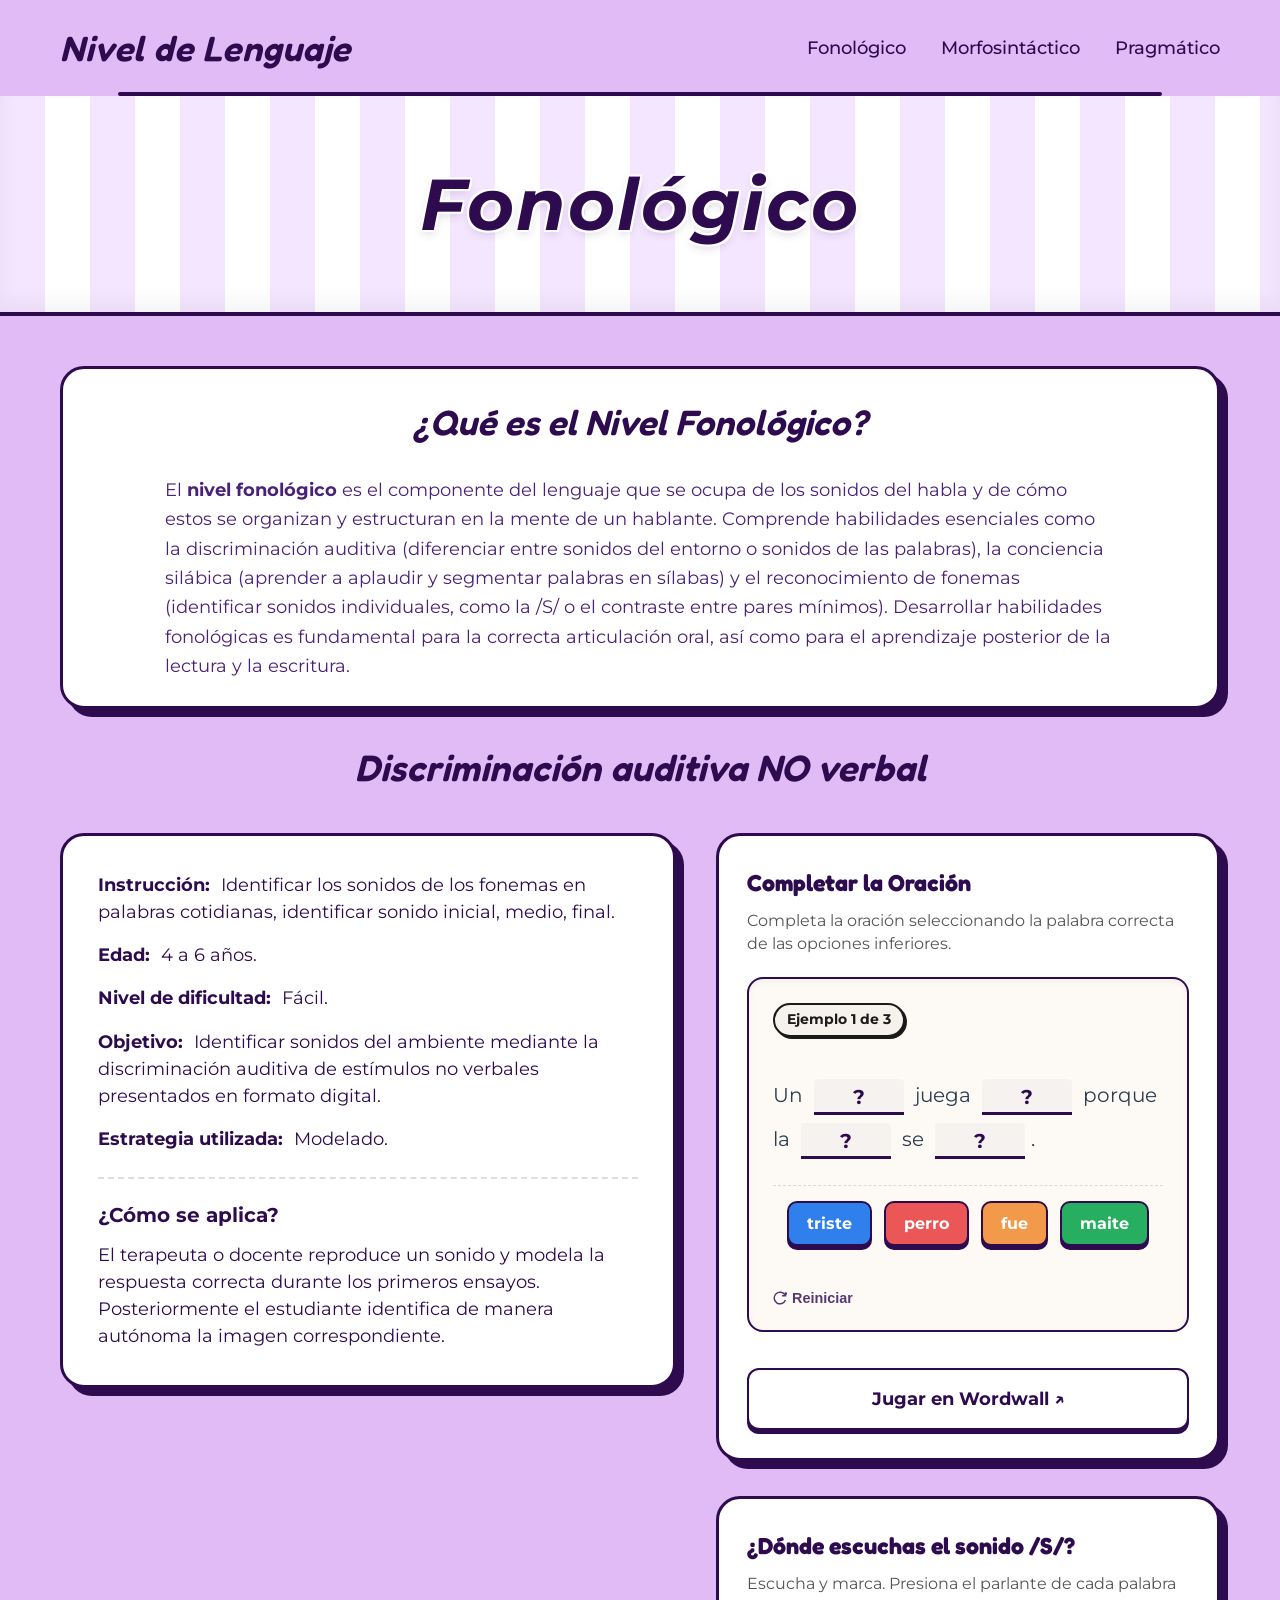
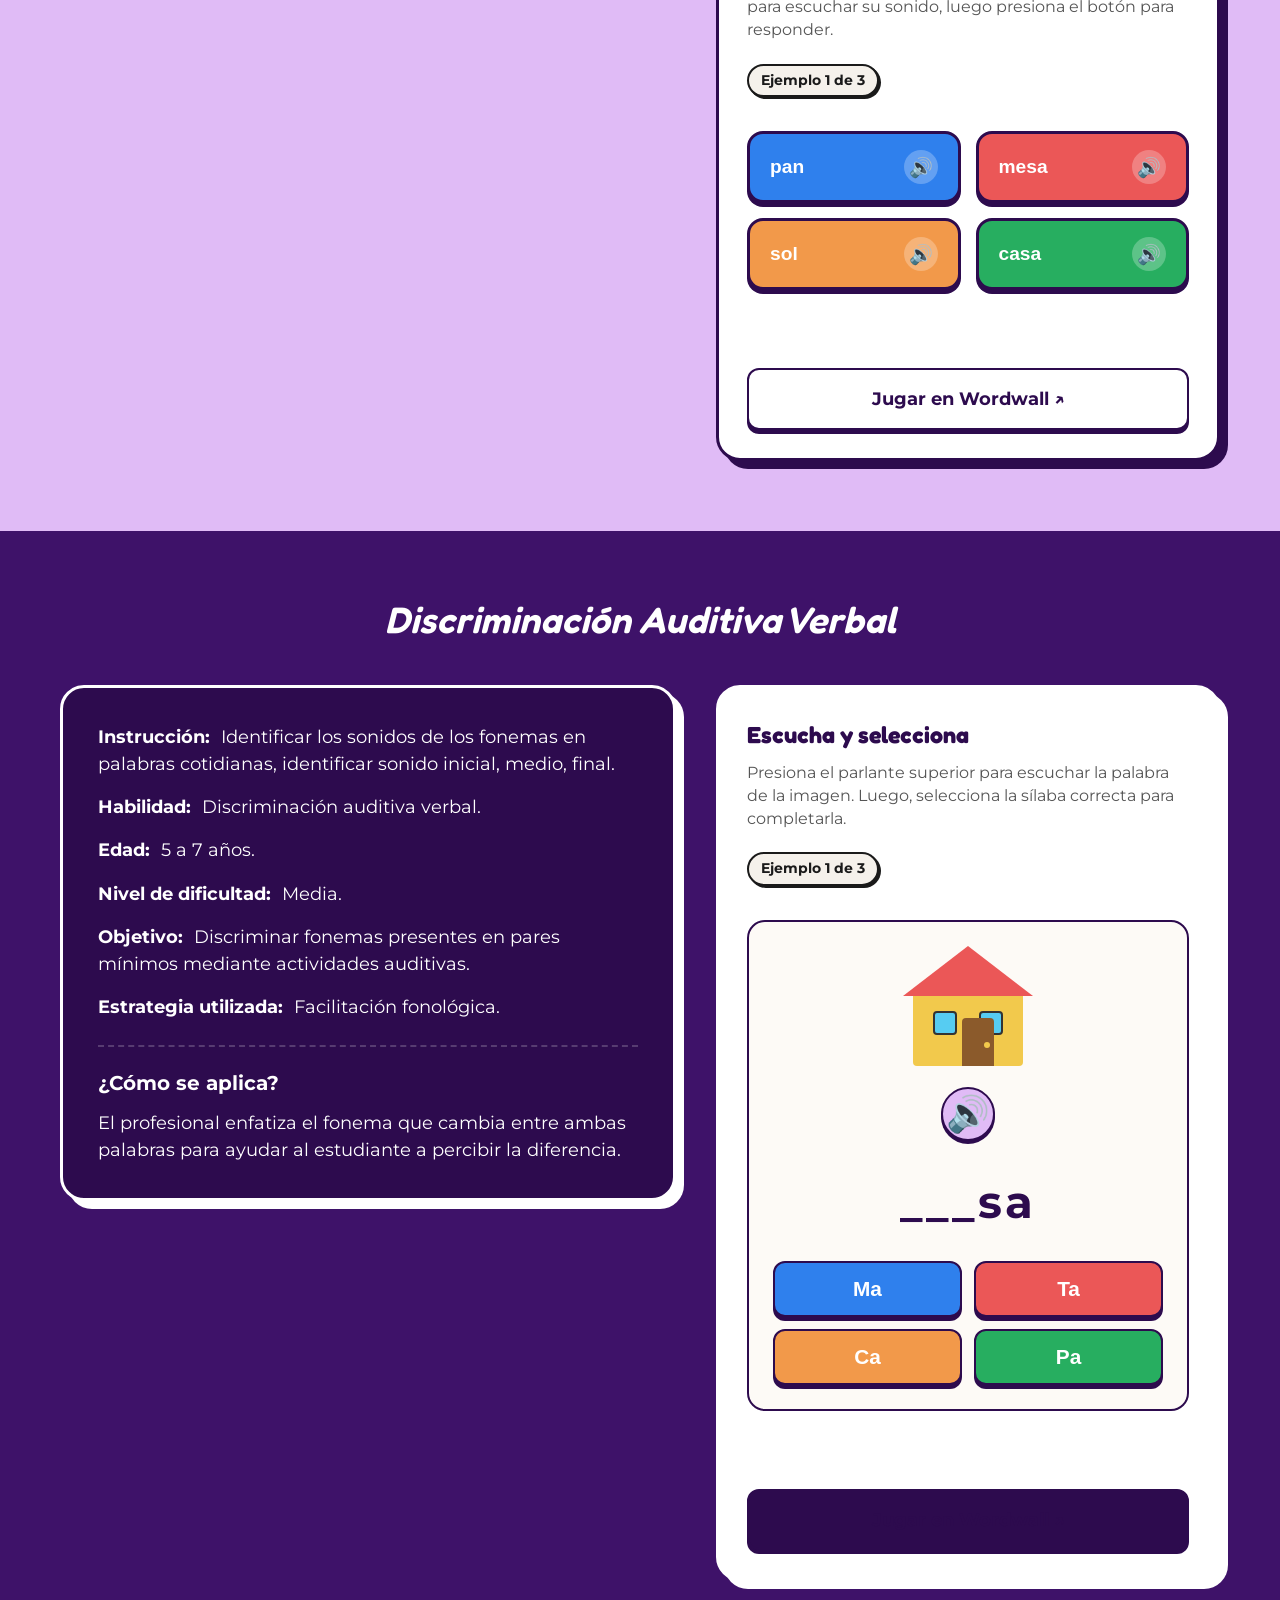
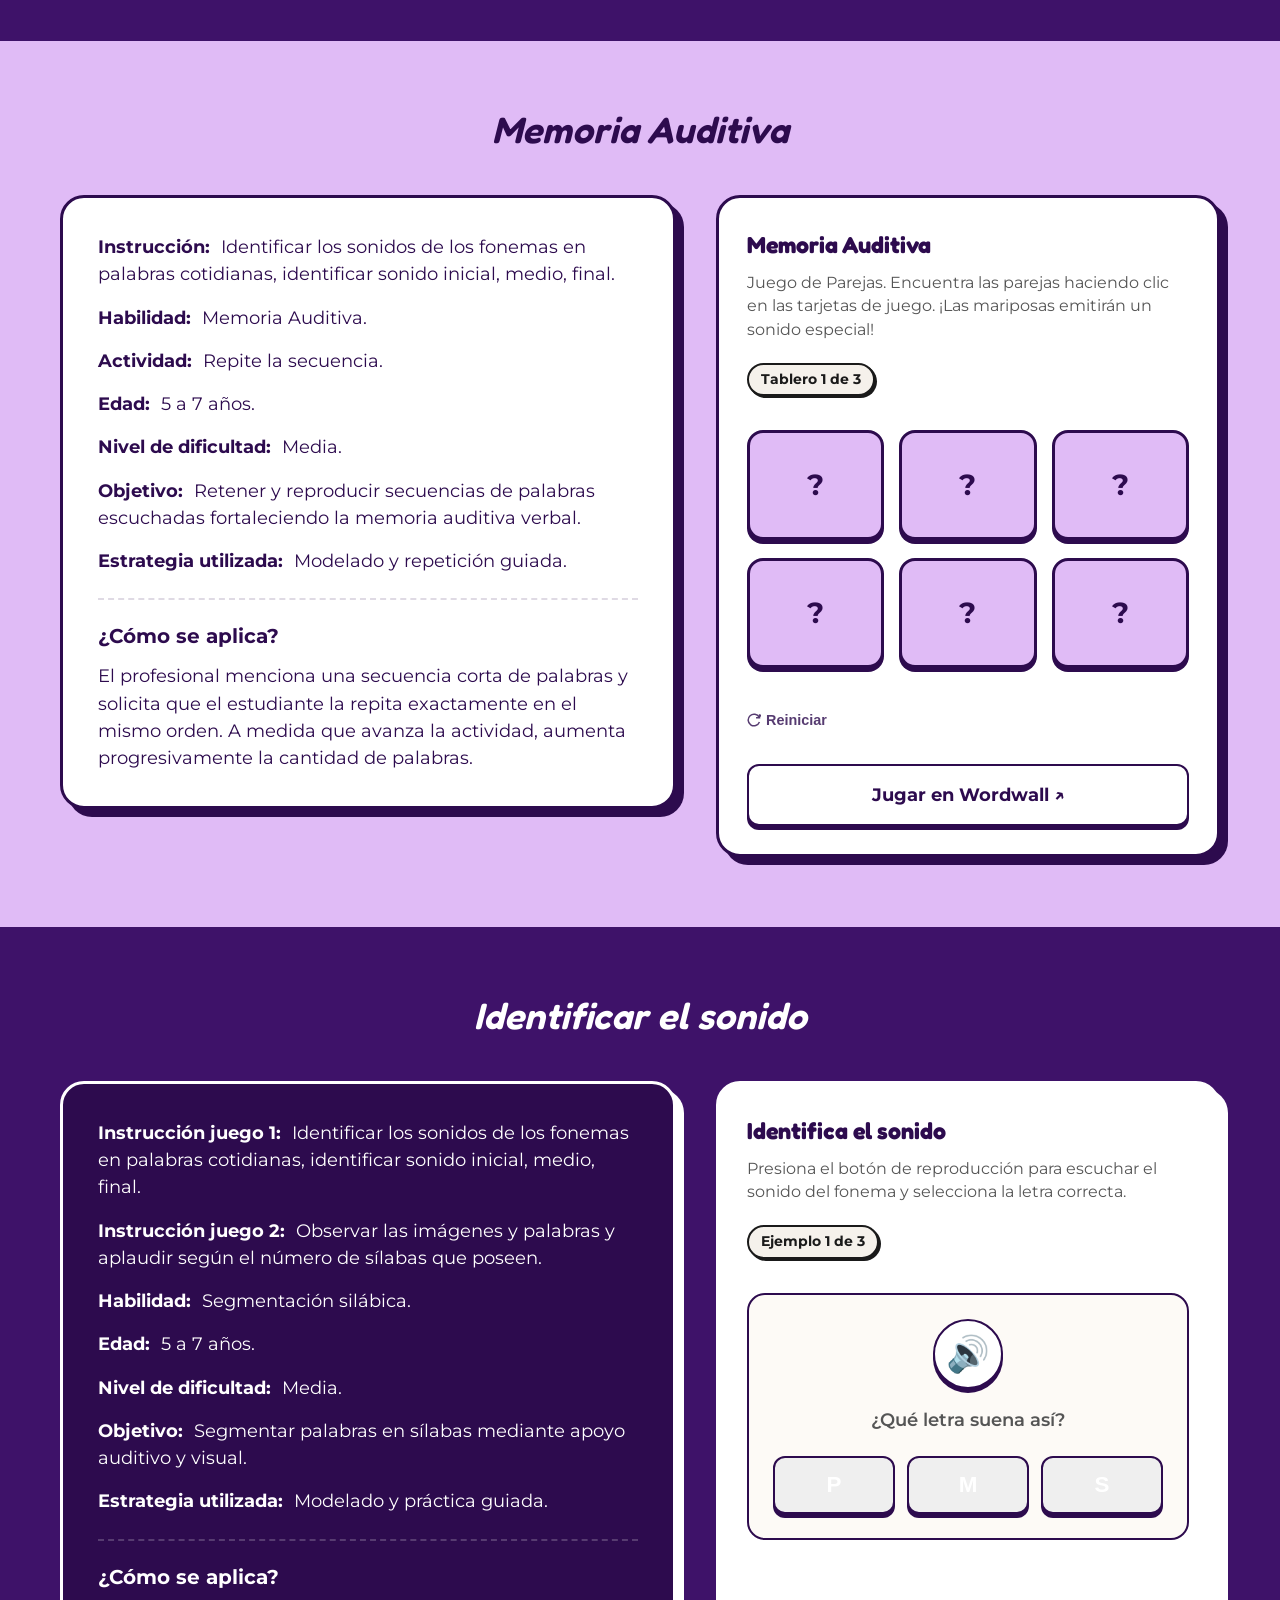
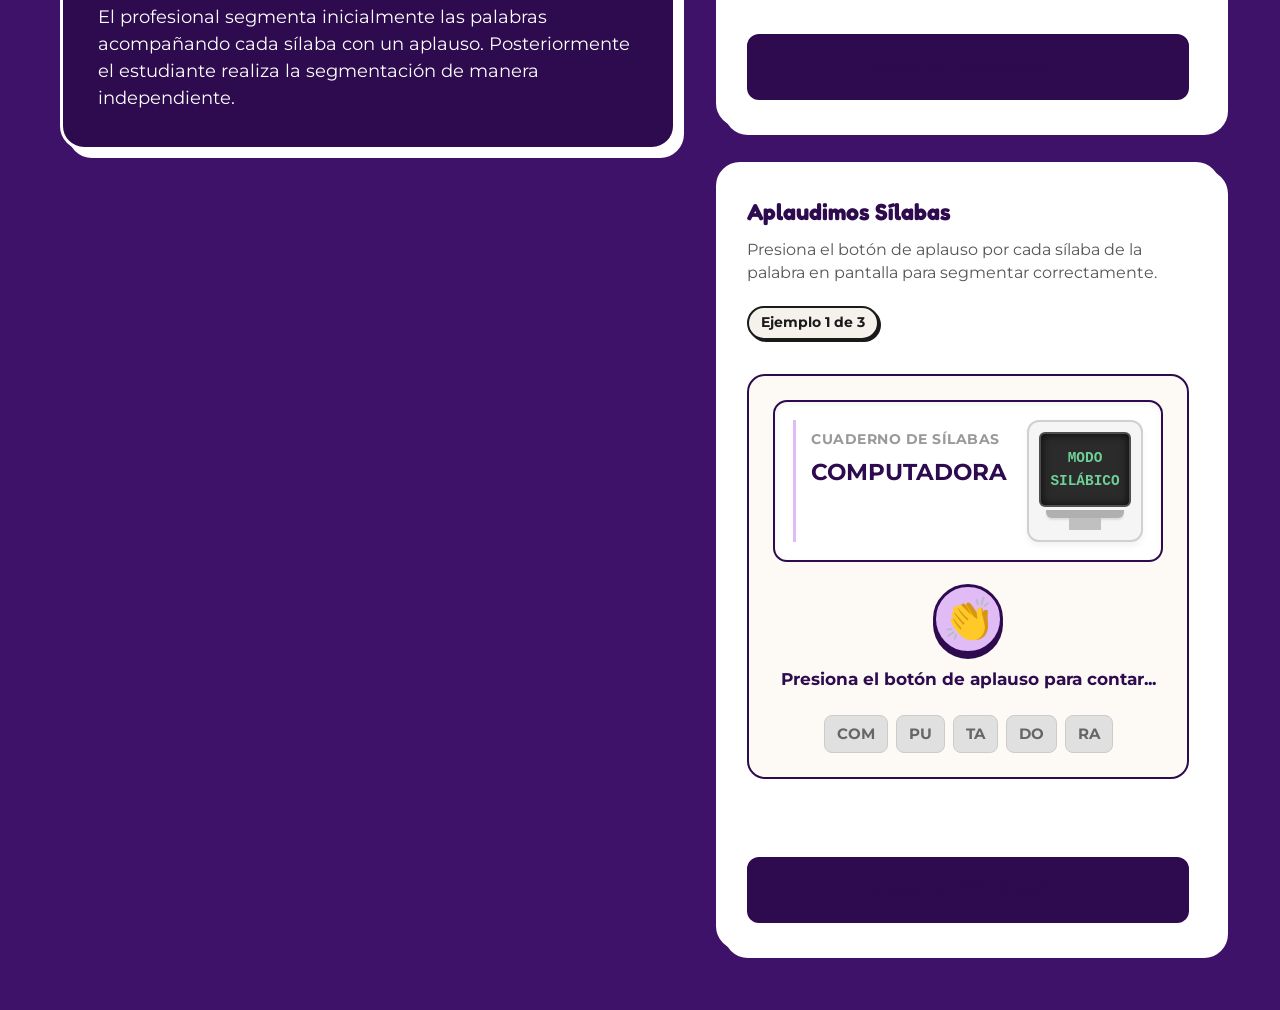
==== fonologico.html @ 464eb173 "Convert 'Identifica el sonido' to local interactive demo game" ====
<!DOCTYPE html>
<html lang="es">
<head>
    <meta charset="UTF-8">
    <meta name="viewport" content="width=device-width, initial-scale=1.0">
    <title>Nivel Fonológico - Niveles de Lenguaje</title>
    <link rel="icon" type="image/png" href="img/illustrations/conejos.png">
    <link rel="stylesheet" href="styles.css">
</head>
<body class="purple-theme">
    <!-- OVERLAY DE TRANSICIÓN CIRCULAR -->
    <div class="page-transition-overlay expanding" aria-hidden="true"></div>

    <!-- NAVBAR - APARECE EN TODAS LAS PÁGINAS -->
    <nav class="navbar">
        <div class="navbar-container">
            <a href="index.html" class="navbar-title-link">
                <h1 class="navbar-title">Nivel de Lenguaje</h1>
            </a>
            <div class="navbar-right-links">
                <a href="fonologico.html" class="navbar-link">Fonológico</a>
                <a href="morfosintactico.html" class="navbar-link">Morfosintáctico</a>
                <a href="pragmatico.html" class="navbar-link">Pragmático</a>
            </div>
        </div>
        <div class="navbar-line"></div>
    </nav>

    <!-- CONTENIDO PRINCIPAL -->
    <main class="main-content" style="padding: 40px 0 0 0;">
        <!-- CABECERA LISTADA -->
        <div class="striped-header-container">
            <div class="striped-header">
                <h2>Fonológico</h2>
            </div>
        </div>

        <!-- DESCRIPCIÓN DEL NIVEL FONOLÓGICO -->
        <section class="activity-section" style="margin-bottom: 30px;">
            <div class="activity-card-container" style="background: #ffffff; width: 100%; box-sizing: border-box; max-width: 1200px; margin: 0 auto; padding: 25px;">
                <h3 class="levels-subtitle" style="margin-top: 0; color: #2d0b4e; font-family: 'Fredoka', sans-serif; text-align: center;">¿Qué es el Nivel Fonológico?</h3>
                <p class="levels-text" style="color: #4a2176; font-size: 1.15rem; line-height: 1.6; margin-bottom: 0;">
                    El <strong>nivel fonológico</strong> es el componente del lenguaje que se ocupa de los sonidos del habla y de cómo estos se organizan y estructuran en la mente de un hablante. Comprende habilidades esenciales como la discriminación auditiva (diferenciar entre sonidos del entorno o sonidos de las palabras), la conciencia silábica (aprender a aplaudir y segmentar palabras en sílabas) y el reconocimiento de fonemas (identificar sonidos individuales, como la /S/ o el contraste entre pares mínimos). Desarrollar habilidades fonológicas es fundamental para la correcta articulación oral, así como para el aprendizaje posterior de la lectura y la escritura.
                </p>
            </div>
        </section>

        <!-- SECCIÓN 1: Discriminación auditiva NO verbal -->
        <section class="activity-section">
            <h3 class="activity-section-title">Discriminación auditiva NO verbal</h3>
            <div class="activity-content-grid">
                <!-- Columna Izquierda: Ficha Técnica -->
                <div class="activity-card-container">
                    <ul class="metadata-list">
                        <li class="metadata-item"><span class="metadata-label">Instrucción:</span> Identificar los sonidos de los fonemas en palabras cotidianas, identificar sonido inicial, medio, final.</li>
                        <li class="metadata-item"><span class="metadata-label">Edad:</span> 4 a 6 años.</li>
                        <li class="metadata-item"><span class="metadata-label">Nivel de dificultad:</span> Fácil.</li>
                        <li class="metadata-item"><span class="metadata-label">Objetivo:</span> Identificar sonidos del ambiente mediante la discriminación auditiva de estímulos no verbales presentados en formato digital.</li>
                        <li class="metadata-item"><span class="metadata-label">Estrategia utilizada:</span> Modelado.</li>
                    </ul>
                    <div class="metadata-how-to">
                        <span class="metadata-how-to-title">¿Cómo se aplica?</span>
                        <p class="metadata-item">El terapeuta o docente reproduce un sonido y modela la respuesta correcta durante los primeros ensayos. Posteriormente el estudiante identifica de manera autónoma la imagen correspondiente.</p>
                    </div>
                </div>

                <!-- Columna Derecha: Actividades/Juegos -->
                <div class="activity-games-column">
                    <!-- Juego 1: Oración Completa -->
                    <div class="game-card" id="cloze-card">
                        <div class="game-info">
                            <span class="game-title">Completar la Oración</span>
                            <p class="game-description">Completa la oración seleccionando la palabra correcta de las opciones inferiores.</p>
                        </div>
                        <div class="mock-cloze-game">
                            <div class="game-level-header">
                                <span class="game-level-indicator" id="cloze-level-indicator">Ejemplo 1 de 3</span>
                            </div>
                            <div class="cloze-sentence" id="cloze-sentence-container">
                                <!-- Generado dinámicamente -->
                            </div>
                            <div class="cloze-options" id="cloze-options-container">
                                <!-- Generado dinámicamente -->
                            </div>
                            <div class="game-controls-row">
                                <button class="game-reset-btn" id="cloze-reset">
                                    <svg width="14" height="14" viewBox="0 0 24 24" fill="none" stroke="currentColor" stroke-width="2.5"><path d="M21.5 2v6h-6M21.34 15.57a10 10 0 1 1-.57-8.38l5.67-5.67"/></svg>
                                    Reiniciar
                                </button>
                                <button class="game-next-btn" id="cloze-next" style="display: none;">
                                    Siguiente Ejemplo ➔
                                </button>
                            </div>
                        </div>
                        <a href="https://wordwall.net/resource/114501019" target="_blank" rel="noopener" class="game-secondary-btn">Jugar en Wordwall ↗</a>
                    </div>

                    <!-- Juego 2: ¿Dónde escuchas /S/? -->
                    <div class="game-card" id="s-quiz-card">
                        <div class="game-info">
                            <span class="game-title" id="s-quiz-title">¿Dónde escuchas /S/?</span>
                            <p class="game-description">Escucha y marca. Presiona el parlante de cada palabra para escuchar su sonido, luego presiona el botón para responder.</p>
                        </div>
                        <div class="game-level-header">
                            <span class="game-level-indicator" id="s-quiz-level-indicator">Ejemplo 1 de 3</span>
                        </div>
                        <div class="mock-quiz-grid" id="s-quiz-grid-container">
                            <!-- Generado dinámicamente -->
                        </div>
                        <div class="game-controls-row">
                            <button class="game-next-btn" id="s-quiz-next" style="display: none;">
                                Siguiente Ejemplo ➔
                            </button>
                        </div>
                        <a href="https://wordwall.net/resource/114501537" target="_blank" rel="noopener" class="game-secondary-btn">Jugar en Wordwall ↗</a>
                    </div>
                </div>
            </div>
        </section>

        <!-- SECCIÓN 2: Discriminación Auditiva Verbal (Fondo Morado Profundo) -->
        <div class="dark-purple-section">
            <section class="activity-section">
                <h3 class="activity-section-title">Discriminación Auditiva Verbal</h3>
                <div class="activity-content-grid">
                    <!-- Columna Izquierda: Ficha Técnica -->
                    <div class="activity-card-container">
                        <ul class="metadata-list">
                            <li class="metadata-item"><span class="metadata-label">Instrucción:</span> Identificar los sonidos de los fonemas en palabras cotidianas, identificar sonido inicial, medio, final.</li>
                            <li class="metadata-item"><span class="metadata-label">Habilidad:</span> Discriminación auditiva verbal.</li>
                            <li class="metadata-item"><span class="metadata-label">Edad:</span> 5 a 7 años.</li>
                            <li class="metadata-item"><span class="metadata-label">Nivel de dificultad:</span> Media.</li>
                            <li class="metadata-item"><span class="metadata-label">Objetivo:</span> Discriminar fonemas presentes en pares mínimos mediante actividades auditivas.</li>
                            <li class="metadata-item"><span class="metadata-label">Estrategia utilizada:</span> Facilitación fonológica.</li>
                        </ul>
                        <div class="metadata-how-to">
                            <span class="metadata-how-to-title">¿Cómo se aplica?</span>
                            <p class="metadata-item">El profesional enfatiza el fonema que cambia entre ambas palabras para ayudar al estudiante a percibir la diferencia.</p>
                        </div>
                    </div>

                    <!-- Columna Derecha: Actividades/Juegos -->
                    <div class="activity-games-column">
                        <div class="game-card" id="sa-quiz-card">
                            <div class="game-info">
                                <span class="game-title">Escucha y selecciona</span>
                                <p class="game-description">Presiona el parlante superior para escuchar la palabra de la imagen. Luego, selecciona la sílaba correcta para completarla.</p>
                            </div>
                            <div class="game-level-header">
                                <span class="game-level-indicator" id="sa-level-indicator">Ejemplo 1 de 3</span>
                            </div>
                            <div class="mock-sa-game">
                                <div class="sa-display-card">
                                    <div id="sa-illustration-container">
                                        <!-- Inyectado dinámicamente -->
                                    </div>
                                    <button class="sa-speaker-main" id="sa-speaker" aria-label="Escuchar palabra objetivo">🔊</button>
                                    <div class="sa-word-blank" id="sa-word-display">___sa</div>
                                </div>
                                <div class="sa-options-grid" id="sa-options-container">
                                    <!-- Inyectado dinámicamente -->
                                </div>
                            </div>
                            <div class="game-controls-row">
                                <button class="game-next-btn" id="sa-next" style="display: none;">
                                    Siguiente Ejemplo ➔
                                </button>
                            </div>
                            <a href="https://wordwall.net/resource/113362961" target="_blank" rel="noopener" class="game-secondary-btn">Jugar en Wordwall ↗</a>
                        </div>
                    </div>
                </div>
            </section>
        </div>

        <!-- SECCIÓN 3: Memoria Auditiva -->
        <section class="activity-section" style="margin-top: 60px;">
            <h3 class="activity-section-title">Memoria Auditiva</h3>
            <div class="activity-content-grid">
                <!-- Columna Izquierda: Ficha Técnica -->
                <div class="activity-card-container">
                    <ul class="metadata-list">
                        <li class="metadata-item"><span class="metadata-label">Instrucción:</span> Identificar los sonidos de los fonemas en palabras cotidianas, identificar sonido inicial, medio, final.</li>
                        <li class="metadata-item"><span class="metadata-label">Habilidad:</span> Memoria Auditiva.</li>
                        <li class="metadata-item"><span class="metadata-label">Actividad:</span> Repite la secuencia.</li>
                        <li class="metadata-item"><span class="metadata-label">Edad:</span> 5 a 7 años.</li>
                        <li class="metadata-item"><span class="metadata-label">Nivel de dificultad:</span> Media.</li>
                        <li class="metadata-item"><span class="metadata-label">Objetivo:</span> Retener y reproducir secuencias de palabras escuchadas fortaleciendo la memoria auditiva verbal.</li>
                        <li class="metadata-item"><span class="metadata-label">Estrategia utilizada:</span> Modelado y repetición guiada.</li>
                    </ul>
                    <div class="metadata-how-to">
                        <span class="metadata-how-to-title">¿Cómo se aplica?</span>
                        <p class="metadata-item">El profesional menciona una secuencia corta de palabras y solicita que el estudiante la repita exactamente en el mismo orden. A medida que avanza la actividad, aumenta progresivamente la cantidad de palabras.</p>
                    </div>
                </div>

                <!-- Columna Derecha: Actividades/Juegos -->
                <div class="activity-games-column">
                    <div class="game-card" id="memory-card">
                        <div class="game-info">
                            <span class="game-title">Memoria Auditiva</span>
                            <p class="game-description">Juego de Parejas. Encuentra las parejas haciendo clic en las tarjetas de juego. ¡Las mariposas emitirán un sonido especial!</p>
                        </div>
                        <div class="game-level-header">
                            <span class="game-level-indicator" id="memory-level-indicator">Ejemplo 1 de 3</span>
                        </div>
                        <div class="mock-memory-board" id="memory-board">
                            <!-- Inyectado dinámicamente -->
                        </div>
                        <div class="game-controls-row">
                            <button class="game-reset-btn" id="memory-reset">
                                <svg width="14" height="14" viewBox="0 0 24 24" fill="none" stroke="currentColor" stroke-width="2.5"><path d="M21.5 2v6h-6M21.34 15.57a10 10 0 1 1-.57-8.38l5.67-5.67"/></svg>
                                Reiniciar
                            </button>
                            <button class="game-next-btn" id="memory-next" style="display: none;">
                                Siguiente Tablero ➔
                            </button>
                        </div>
                        <a href="https://wordwall.net/resource/113362368" target="_blank" rel="noopener" class="game-secondary-btn">Jugar en Wordwall ↗</a>
                    </div>
                </div>
            </div>
        </section>

        <!-- SECCIÓN 4: Identificar el sonido (Fondo Morado Profundo) -->
        <div class="dark-purple-section" style="padding-bottom: 60px;">
            <section class="activity-section">
                <h3 class="activity-section-title">Identificar el sonido</h3>
                <div class="activity-content-grid">
                    <!-- Columna Izquierda: Ficha Técnica -->
                    <div class="activity-card-container">
                        <ul class="metadata-list">
                            <li class="metadata-item"><span class="metadata-label">Instrucción juego 1:</span> Identificar los sonidos de los fonemas en palabras cotidianas, identificar sonido inicial, medio, final.</li>
                            <li class="metadata-item"><span class="metadata-label">Instrucción juego 2:</span> Observar las imágenes y palabras y aplaudir según el número de sílabas que poseen.</li>
                            <li class="metadata-item"><span class="metadata-label">Habilidad:</span> Segmentación silábica.</li>
                            <li class="metadata-item"><span class="metadata-label">Edad:</span> 5 a 7 años.</li>
                            <li class="metadata-item"><span class="metadata-label">Nivel de dificultad:</span> Media.</li>
                            <li class="metadata-item"><span class="metadata-label">Objetivo:</span> Segmentar palabras en sílabas mediante apoyo auditivo y visual.</li>
                            <li class="metadata-item"><span class="metadata-label">Estrategia utilizada:</span> Modelado y práctica guiada.</li>
                        </ul>
                        <div class="metadata-how-to">
                            <span class="metadata-how-to-title">¿Cómo se aplica?</span>
                            <p class="metadata-item">El profesional segmenta inicialmente las palabras acompañando cada sílaba con un aplauso. Posteriormente el estudiante realiza la segmentación de manera independiente.</p>
                        </div>
                    </div>

                    <!-- Columna Derecha: Actividades/Juegos -->
                    <div class="activity-games-column">
                        <!-- Juego 4: Identifica el sonido -->
                        <div class="game-card" id="sound-id-card">
                            <div class="game-info">
                                <span class="game-title">Identifica el sonido</span>
                                <p class="game-description">Presiona el botón de reproducción para escuchar el sonido del fonema y selecciona la letra correcta.</p>
                            </div>
                            <div class="game-level-header">
                                <span class="game-level-indicator" id="sound-id-level-indicator">Ejemplo 1 de 3</span>
                            </div>
                            <div class="mock-sound-id-game">
                                <div class="sound-id-display">
                                    <button class="sound-id-speaker-btn" id="sound-id-speaker" aria-label="Escuchar fonema">🔊</button>
                                    <div class="sound-id-placeholder">¿Qué letra suena así?</div>
                                </div>
                                <div class="sound-id-options" id="sound-id-options-container">
                                    <!-- Inyectado dinámicamente -->
                                </div>
                            </div>
                            <div class="game-controls-row" style="margin-bottom: 15px;">
                                <button class="game-next-btn" id="sound-id-next" style="display: none;">
                                    Siguiente Ejemplo ➔
                                </button>
                            </div>
                            <a href="https://www.educaplay.com/learning-resources/29141593-identifica_el_sonido.html" target="_blank" rel="noopener" class="game-secondary-btn educaplay-link-btn" style="margin-top: 15px;">Jugar en Educaplay ↗</a>
                        </div>

                        <!-- Juego de Aplausos -->
                        <div class="game-card" id="clapping-card">
                            <div class="game-info">
                                <span class="game-title">Aplaudimos Sílabas</span>
                                <p class="game-description">Presiona el botón de aplauso por cada sílaba de la palabra en pantalla para segmentar correctamente.</p>
                            </div>
                            <div class="game-level-header">
                                <span class="game-level-indicator" id="clapping-level-indicator">Ejemplo 1 de 3</span>
                            </div>
                            <div class="mock-clapping">
                                <div class="clapping-display">
                                    <div class="clapping-notebook">
                                        <span class="clapping-notebook-title">Cuaderno de sílabas</span>
                                        <span class="clapping-notebook-word" id="clapping-word-label">COMPUTADORA</span>
                                        <div class="clapping-notebook-syllables" id="clapping-notebook-syllables"></div>
                                    </div>
                                    <div class="clapping-computer" aria-hidden="true">
                                        <div class="clapping-screen" id="clapping-screen">MODO SILÁBICO</div>
                                        <div class="clapping-keyboard"></div>
                                        <div class="clapping-base"></div>
                                    </div>
                                </div>
                                <div class="clapping-controls">
                                    <button class="clap-interactive-btn" id="clap-btn" aria-label="Aplaudir">👏</button>
                                    <div class="clap-feedback" id="clap-feedback">Presiona el botón de aplauso para contar...</div>
                                    <div class="clapping-syllable-chips" id="clapping-chips">
                                        <!-- Inyectado dinámicamente -->
                                    </div>
                                </div>
                            </div>
                            <div class="game-controls-row">
                                <button class="game-next-btn" id="clapping-next" style="display: none;">
                                    Siguiente Ejemplo ➔
                                </button>
                            </div>
                            <a href="https://wordwall.net/resource/114103410" target="_blank" rel="noopener" class="game-secondary-btn">Jugar en Wordwall ↗</a>
                        </div>
                    </div>
                </div>
            </section>
        </div>
    </main>

    <script src="script.js"></script>
</body>
</html>
---- styles.css ----
/* ===== ESTILOS GENERALES ===== */
@import url('https://fonts.googleapis.com/css2?family=Comic+Neue:wght@400;700&family=Fredoka:wght@400;500;600;700&family=Montserrat:wght@400;500;600;700&display=swap');

* {
    margin: 0;
    padding: 0;
    box-sizing: border-box;
}

body {
    font-family: 'Montserrat', sans-serif;
    background-color: #f5f1eb;
    color: #2c3e50;
    line-height: 1.6;
    transition: background-color 0.8s ease; /* Transición suave de fondo */
    overflow-x: hidden; /* Evitar scroll horizontal accidental */
}

/* --- FUENTE DE TÍTULOS PERSONALIZADA --- */
h1, h2, h3, h4, h5, h6,
.navbar-title,
.welcome-title,
.intro-title,
.levels-subtitle,
.level-title,
.activity-section-title,
.game-title,
.striped-header h2,
.transition-text,
.topic-card-title,
.topic-card-title-back {
    font-family: 'Fredoka', 'Comic Neue', 'Montserrat', sans-serif;
}

body.green-theme {
    background-color: #e3ece4; /* Tono verde salvia muy suave y premium */
}

/* ===== NAVBAR - APARECE EN TODAS LAS PÁGINAS ===== */
.navbar {
    background-color: #f5f1eb;
    padding: 20px 60px 0 60px;
    position: sticky;
    top: 0;
    z-index: 1000;
    transition: background-color 0.8s ease; /* Transición suave para la navbar fija */
}

body.green-theme .navbar {
    background-color: #e3ece4; /* La navbar se mimetiza con el nuevo fondo */
}

.navbar-container {
    display: flex;
    justify-content: space-between;
    align-items: center;
    max-width: 1200px;
    margin: 0 auto;
    width: 100%;
    padding-bottom: 16px;
}

.navbar-title-link {
    text-decoration: none;
    color: inherit;
    text-align: left;
}

.navbar-right-links {
    display: flex;
    align-items: center;
    gap: 35px;
}

.navbar-title {
    font-size: 2.2rem;
    font-style: italic;
    font-weight: 600;
    color: #1a1a1a;
    letter-spacing: 0.5px;
    margin-bottom: 0;
    display: inline-block;
}

.navbar-link {
    font-size: 1.15rem;
    font-weight: 500;
    color: #2c3e50;
    text-decoration: none;
    position: relative;
    padding: 5px 0;
    transition: color 0.3s ease;
}

.navbar-link:hover {
    color: #1a1a1a;
}

/* Animación de subrayado al pasar el cursor */
.navbar-link::after {
    content: '';
    position: absolute;
    width: 100%;
    transform: scaleX(0);
    height: 2px;
    bottom: 0;
    left: 0;
    background-color: #1a1a1a;
    transform-origin: bottom right;
    transition: transform 0.25s ease-out;
}

.navbar-link:hover::after {
    transform: scaleX(1);
    transform-origin: bottom left;
}

.navbar-line {
    width: 90%;
    height: 4px;
    background-color: #1a1a1a;
    margin: 0 auto;
    border-radius: 10px;
}

/* ===== CONTENIDO PRINCIPAL ===== */
.main-content {
    min-height: calc(100vh - 150px);
    padding: 40px;
}

/* ===== SECCIÓN DE BIENVENIDA ===== */
.welcome-section {
    display: flex;
    gap: 40px;
    align-items: center;
    justify-content: space-between;
    padding: 40px;
    border-radius: 8px;
}

.welcome-image {
    width: 220px;
    height: 340px;
    object-fit: cover;
    flex-shrink: 0;
}

.img-left {
    order: 1;
}

.img-right {
    order: 3;
}

.welcome-content {
    flex: 1;
    order: 2;
    text-align: justify;
}

.welcome-title {
    font-size: 3.5rem;
    font-style: italic;
    font-weight: 500;
    color: #1a1a1a;
    margin-bottom: 25px;
    text-align: center;
}

.welcome-text {
    font-size: 1.75rem;
    color: #2c3e50;
    line-height: 1.55;
    text-align: center;
    font-weight: 400;
}

/* ===== GUÍA DE INICIO RÁPIDO (ÍNDICE) ===== */
.quick-guide-section {
    padding: 60px 40px;
    background: #ffffff;
    border: 3.5px solid #1a1a1a;
    border-radius: 20px;
    box-shadow: 10px 10px 0px #1a1a1a;
    margin: 40px auto;
    max-width: 1200px;
    width: 90%;
    box-sizing: border-box;
}

.guide-header {
    text-align: center;
    margin-bottom: 45px;
}

.guide-badge {
    display: inline-block;
    padding: 6px 14px;
    background: #e2fcdb;
    color: #27ae60;
    border: 2.5px solid #1a1a1a;
    font-weight: 700;
    font-size: 0.95rem;
    border-radius: 8px;
    margin-bottom: 15px;
    box-shadow: 3px 3px 0px #1a1a1a;
}

.guide-title {
    font-family: 'Fredoka', sans-serif;
    font-size: 2.8rem;
    color: #1a1a1a;
    margin: 0 0 15px 0;
}

.guide-subtitle {
    font-size: 1.25rem;
    color: #4f5f6f;
    max-width: 800px;
    margin: 0 auto;
    line-height: 1.5;
}

.guide-cards-grid {
    display: grid;
    grid-template-columns: repeat(auto-fit, minmax(280px, 1fr));
    gap: 30px;
}

.guide-card-item {
    background: #ffffff;
    border: 3px solid #1a1a1a;
    border-radius: 16px;
    padding: 30px 24px;
    display: flex;
    flex-direction: column;
    position: relative;
    transition: all 0.2s ease;
    box-sizing: border-box;
}

/* Colores neobrutalistas suaves para cada tarjeta */
.guide-card-item.step-1 {
    box-shadow: 6px 6px 0px #e0e0e0;
    background: #fafafa;
}
.guide-card-item.step-1:hover {
    transform: translate(-3px, -3px);
    box-shadow: 9px 9px 0px #1a1a1a;
}

.guide-card-item.step-2 {
    box-shadow: 6px 6px 0px #dcd0ff; /* Morado claro */
    background: #fdfcff;
}
.guide-card-item.step-2:hover {
    transform: translate(-3px, -3px);
    box-shadow: 9px 9px 0px #8060ff;
}

.guide-card-item.step-3 {
    box-shadow: 6px 6px 0px #ffd9cb; /* Terracota claro */
    background: #fffdfc;
}
.guide-card-item.step-3:hover {
    transform: translate(-3px, -3px);
    box-shadow: 9px 9px 0px #ff6b3b;
}

.guide-card-item.step-4 {
    box-shadow: 6px 6px 0px #cde0cd; /* Verde claro */
    background: #fcfdfc;
}
.guide-card-item.step-4:hover {
    transform: translate(-3px, -3px);
    box-shadow: 9px 9px 0px #1b4d3e; /* Verde más oscuro tema pragmático */
}

.guide-step-num {
    position: absolute;
    top: -18px;
    left: 20px;
    width: 36px;
    height: 36px;
    background: #1a1a1a;
    color: #ffffff;
    border-radius: 50%;
    display: flex;
    align-items: center;
    justify-content: center;
    font-weight: 800;
    font-size: 1.1rem;
    border: 2px solid #ffffff;
}

.guide-card-title {
    font-family: 'Fredoka', sans-serif;
    font-size: 1.5rem;
    color: #1a1a1a;
    margin: 10px 0 15px 0;
}

.guide-card-desc {
    font-size: 1.05rem;
    color: #4f5f6f;
    line-height: 1.5;
    margin-bottom: 25px;
    flex-grow: 1;
}

.guide-card-btn {
    display: inline-block;
    padding: 10px 20px;
    border: 2px solid #1a1a1a;
    border-radius: 10px;
    background: #ffffff;
    color: #1a1a1a;
    font-weight: 700;
    text-decoration: none;
    text-align: center;
    box-shadow: 0 4px 0 #1a1a1a;
    transition: all 0.15s;
    user-select: none;
}

.guide-card-btn:hover {
    transform: translateY(2px);
    box-shadow: 0 2px 0 #1a1a1a;
}

.guide-card-btn:active {
    transform: translateY(4px);
    box-shadow: none;
}

/* Media Query para pantallas pequeñas */
@media (max-width: 768px) {
    .guide-cards-grid {
        grid-template-columns: 1fr;
        gap: 40px;
    }
    .quick-guide-section {
        padding: 40px 20px;
    }
}

/* --- SEPARADOR Y TÍTULO INTRODUCTORIO --- */
.welcome-separator {
    width: 96%;
    max-width: 1200px;
    height: 3px;
    background-color: #1a1a1a;
    margin: 64px auto 36px auto;
    border-radius: 10px;
}

.intro-title {
    font-size: 3.2rem;
    text-align: center;
    margin: 0 auto;
    font-weight: 600;
    color: #1a1a1a;
    text-transform: capitalize;
    line-height: 1.05;
    letter-spacing: 0.2px;
    max-width: 1200px;
    padding: 0 12px;
}

@media (max-width: 768px) {
    .intro-title {
        font-size: 2rem;
    }
}

@media (max-width: 480px) {
    .intro-title {
        font-size: 1.6rem;
    }
}

/* --- BLOQUE INTRODUCTORIO (SEPARADOR + TÍTULO) --- */
.intro-block {
    display: block;
    padding-top: 16px;
    padding-bottom: 34px;
    text-align: center;
}

/* ===== TARJETAS TEMÁTICAS ===== */
.topics-section {
    display: grid;
    grid-template-columns: repeat(4, minmax(0, 1fr));
    gap: 24px;
    padding: 8px 0 24px;
}

.topic-card {
    background: transparent;
    perspective: 1000px;
    height: 330px; /* Altura fija aumentada para las tarjetas 3D */
}

.topic-card-inner {
    position: relative;
    width: 100%;
    height: 100%;
    text-align: center;
    transition: transform 0.6s cubic-bezier(0.4, 0, 0.2, 1);
    transform-style: preserve-3d;
    cursor: pointer;
}

.topic-card:hover .topic-card-inner {
    transform: rotateY(180deg);
}

.topic-card-front, .topic-card-back {
    position: absolute;
    top: 0;
    left: 0;
    width: 100%;
    height: 100%;
    -webkit-backface-visibility: hidden;
    backface-visibility: hidden;
    border-radius: 18px;
    overflow: hidden;
    display: flex;
    flex-direction: column;
    border: 1px solid #1a1a1a; /* Finito borde negro */
}

.topic-card-front {
    background: #f2eee7;
    position: relative;
}

.topic-card-back {
    background: #2c3e50; /* Color oscuro que contrasta para la parte trasera */
    color: #f5f1eb;
    transform: rotateY(180deg);
    justify-content: center;
    align-items: center;
    padding: 24px;
}

.topic-card-image {
    width: 100%;
    height: 100%;
    object-fit: cover;
    display: block;
}

.topic-card-title {
    position: absolute;
    top: 50%;
    left: 0;
    transform: translateY(-50%);
    width: 100%;
    font-size: 1.8rem;
    font-style: italic;
    text-align: center;
    color: #ffffff;
    padding: 0 15px;
    margin: 0;
    z-index: 2;
    text-shadow: 
        -1.5px -1.5px 0 #000,  
         1.5px -1.5px 0 #000,
        -1.5px  1.5px 0 #000,
         1.5px  1.5px 0 #000,
         0px 2px 5px rgba(0, 0, 0, 0.7);
    pointer-events: none;
}

.topic-card-title-back {
    font-size: 1.6rem;
    font-style: italic;
    text-align: center;
    color: #f2eee7;
    margin-bottom: 12px;
}

.topic-card-text {
    font-size: 1rem;
    line-height: 1.6;
    text-align: center;
    color: #e5dfd5;
    padding: 0;
}

/* ===== SECCIÓN NIVELES DEL LENGUAJE ===== */
.levels-intro-section {
    padding: 0 40px;
    margin: 40px auto 20px auto;
    max-width: 1200px;
    text-align: center;
}

.levels-subtitle {
    font-size: 2.2rem;
    font-style: italic;
    font-weight: 600;
    color: #1a1a1a;
    margin-bottom: 24px;
}

.levels-text {
    font-size: 1.45rem;
    color: #2c3e50;
    line-height: 1.65;
    max-width: 950px;
    margin: 0 auto;
    font-weight: 400;
}

/* ===== CONTENEDOR DE NIVELES DEL LENGUAJE ===== */
.levels-container {
    display: flex;
    flex-direction: column;
    gap: 40px;
    max-width: 1200px;
    margin: 40px auto;
    padding: 0 40px;
}

.level-block {
    width: 65%; /* Da sensación de cascada al no ocupar todo el ancho */
    background: transparent;
    padding: 10px 0;
    box-sizing: border-box;
}

/* Alineación izquierda para los primeros dos bloques */
.level-block.left {
    margin-right: auto;
    margin-left: 0;
    text-align: left;
    border-left: 3px solid #1a1a1a; /* Borde izquierdo de anclaje */
    padding-left: 24px;
}

/* Alineación derecha para los siguientes dos bloques */
.level-block.right {
    margin-left: auto;
    margin-right: 0;
    text-align: right;
    border-right: 3px solid #1a1a1a; /* Borde derecho de anclaje */
    padding-right: 24px;
}

/* Nivel pragmático al final y centrado */
.level-block.center {
    width: 75%;
    margin: 0 auto;
    text-align: center;
    border-bottom: 3px solid #1a1a1a;
    padding-bottom: 24px;
}

.level-title {
    font-size: 1.8rem;
    font-style: italic;
    font-weight: 600;
    color: #1a1a1a;
    margin-bottom: 12px;
}

.level-description {
    font-size: 1.15rem;
    color: #2c3e50;
    line-height: 1.6;
}

/* ===== OVERLAY DE TRANSICIÓN CIRCULAR ===== */
.page-transition-overlay {
    position: fixed;
    top: 0;
    left: 0;
    width: 100vw;
    height: 100vh;
    background-color: #f5f1eb; /* Fondo por defecto */
    z-index: 9999;
    pointer-events: none;
    clip-path: circle(0% at var(--ripple-x, 50%) var(--ripple-y, 50%));
    transition: clip-path 0.85s cubic-bezier(0.76, 0, 0.24, 1), background-color 0.3s ease;
    display: flex;
    align-items: center;
    justify-content: center;
}

/* Anillo/Borde negro para la transición circular */
.page-transition-overlay::after {
    content: '';
    position: absolute;
    border: 8px solid #1a1a1a; /* Borde negro neobrutalista grueso */
    border-radius: 50%;
    pointer-events: none;
    box-sizing: border-box;
    width: 283vmax; /* Diámetro máximo para cubrir esquinas de cualquier pantalla */
    height: 283vmax;
    left: calc(var(--ripple-x, 50%) - 141.5vmax);
    top: calc(var(--ripple-y, 50%) - 141.5vmax);
    transform: scale(0);
    transition: transform 0.85s cubic-bezier(0.76, 0, 0.24, 1);
    z-index: 10000;
}

.page-transition-overlay.expanding {
    clip-path: circle(150% at var(--ripple-x, 50%) var(--ripple-y, 50%)) !important;
    pointer-events: all;
}
.page-transition-overlay.expanding::after {
    transform: scale(1) !important;
}

.page-transition-overlay.shrinking {
    clip-path: circle(0% at var(--ripple-x, 50%) var(--ripple-y, 50%)) !important;
    pointer-events: all;
}
.page-transition-overlay.shrinking::after {
    transform: scale(0) !important;
}

/* Texto de la Transición */
.transition-text {
    font-family: 'Montserrat', sans-serif;
    font-size: 3.8rem;
    font-style: italic;
    font-weight: 700;
    text-align: center;
    opacity: 0;
    transform: scale(0.85);
    transition: opacity 0.4s ease, transform 0.4s ease;
    pointer-events: none;
    user-select: none;
    letter-spacing: 1px;
}

.page-transition-overlay.expanding .transition-text {
    opacity: 1;
    transform: scale(1);
    transition-delay: 0.1s;
}

.page-transition-overlay.shrinking .transition-text {
    opacity: 0;
    transform: scale(0.95);
}

@media (max-width: 768px) {
    .transition-text {
        font-size: 2.6rem;
    }
}

/* ===== PALETAS DE COLOR - TEMAS DE PÁGINAS EXTRA ===== */

/* --- TEMA MORADO (Página Fonológica) --- */
body.purple-theme {
    background-color: #e0bbf6;
    color: #2d0b4e;
}

body.purple-theme .navbar {
    background-color: #e0bbf6;
}

body.purple-theme .navbar-title,
body.purple-theme .navbar-link {
    color: #2d0b4e;
}

body.purple-theme .navbar-link::after {
    background-color: #2d0b4e;
}

body.purple-theme .navbar-line,
body.purple-theme .welcome-separator,
body.purple-theme .level-block.left,
body.purple-theme .level-block.right,
body.purple-theme .level-block.center {
    background-color: #2d0b4e;
    border-color: #2d0b4e;
}

body.purple-theme .level-title,
body.purple-theme .levels-subtitle {
    color: #2d0b4e;
}

body.purple-theme .level-description,
body.purple-theme .levels-text {
    color: #4a2176;
}

/* --- TEMA TERRACOTA (Página Morfosintáctica) --- */
body.terracotta-theme {
    background-color: #f3cab8;
    color: #4e1f13;
}

body.terracotta-theme .navbar {
    background-color: #f3cab8;
}

body.terracotta-theme .navbar-title,
body.terracotta-theme .navbar-link {
    color: #4e1f13;
}

body.terracotta-theme .navbar-link::after {
    background-color: #4e1f13;
}

body.terracotta-theme .navbar-line,
body.terracotta-theme .welcome-separator,
body.terracotta-theme .level-block.left,
body.terracotta-theme .level-block.right,
body.terracotta-theme .level-block.center {
    background-color: #4e1f13;
    border-color: #4e1f13;
}

body.terracotta-theme .level-title,
body.terracotta-theme .levels-subtitle {
    color: #4e1f13;
}

body.terracotta-theme .level-description,
body.terracotta-theme .levels-text {
    color: #6a3427;
}

/* ===== SECCIÓN FONOLÓGICO Y JUEGOS ===== */

/* Cabecera a Rayas Verticales */
.striped-header-container {
    width: 100%;
    margin-top: -40px; /* Compensa el padding superior del main-content */
    margin-bottom: 50px;
    padding: 0;
}

.striped-header {
    width: 100%;
    min-height: 220px;
    background: repeating-linear-gradient(
        90deg,
        #f5e6ff,
        #f5e6ff 45px,
        #ffffff 45px,
        #ffffff 90px
    );
    display: flex;
    align-items: center;
    justify-content: center;
    border-bottom: 4px solid #2d0b4e;
    padding: 40px 20px;
    position: relative;
    box-shadow: inset 0 -10px 20px rgba(45, 11, 78, 0.05);
}

.striped-header h2 {
    font-family: 'Montserrat', sans-serif;
    font-size: clamp(2rem, 8vw, 4.5rem);
    font-style: italic;
    font-weight: 700;
    color: #2d0b4e;
    text-align: center;
    margin: 0;
    letter-spacing: 2px;
    text-shadow: 
        -2px -2px 0 #fff,  
         2px -2px 0 #fff,
        -2px  2px 0 #fff,
         2px  2px 0 #fff,
         0px 4px 10px rgba(45, 11, 78, 0.15);
}

/* Contenedor de Actividad y Rejilla de Columnas */
.activity-section {
    max-width: 1200px;
    margin: 0 auto 70px auto;
    padding: 0 20px;
}

.activity-section-title {
    font-size: 2.3rem;
    font-style: italic;
    font-weight: 600;
    text-align: center;
    margin-bottom: 35px;
    color: #2d0b4e;
    position: relative;
    display: inline-block;
    width: 100%;
}

.activity-content-grid {
    display: grid;
    grid-template-columns: 1.1fr 0.9fr;
    gap: 40px;
    align-items: start;
}

/* Ficha Pedagógica (Columna Izquierda) */
.activity-card-container {
    background: #ffffff;
    border: 3.5px solid #2d0b4e;
    border-radius: 24px;
    padding: 35px;
    box-shadow: 8px 8px 0px #2d0b4e;
    transition: transform 0.3s cubic-bezier(0.175, 0.885, 0.32, 1.275);
}

.activity-card-container:hover {
    transform: translate(-3px, -3px);
    box-shadow: 11px 11px 0px #2d0b4e;
}

/* Secciones de Fondo Morado Profundo (Alternantes) */
.dark-purple-section {
    background-color: #3e1269;
    color: #ffffff;
    padding: 60px 40px;
}

.dark-purple-section .activity-section {
    margin-bottom: 0;
}

.dark-purple-section .activity-section-title {
    color: #ffffff;
}

.dark-purple-section .activity-card-container {
    background: #2d0b4e;
    color: #ffffff;
    border-color: #ffffff;
    box-shadow: 8px 8px 0px #ffffff;
}

.dark-purple-section .activity-card-container:hover {
    box-shadow: 11px 11px 0px #ffffff;
}

/* Formateo de la lista de metadatos */
.metadata-list {
    list-style: none;
    display: flex;
    flex-direction: column;
    gap: 16px;
}

.metadata-item {
    font-size: 1.1rem;
    line-height: 1.55;
}

.metadata-label {
    font-weight: 700;
    color: inherit;
    margin-right: 6px;
}

.metadata-how-to {
    margin-top: 24px;
    padding-top: 20px;
    border-top: 2px dashed rgba(45, 11, 78, 0.15);
}

.dark-purple-section .metadata-how-to {
    border-top-color: rgba(255, 255, 255, 0.2);
}

.metadata-how-to-title {
    font-weight: 700;
    font-size: 1.25rem;
    margin-bottom: 10px;
    display: block;
}

/* Juegos / Actividades (Columna Derecha) */
.activity-games-column {
    display: flex;
    flex-direction: column;
    gap: 35px;
}

.game-card {
    background: #ffffff;
    border: 3.5px solid #2d0b4e;
    border-radius: 24px;
    padding: 28px;
    box-shadow: 8px 8px 0px #2d0b4e;
    display: flex;
    flex-direction: column;
    gap: 22px;
    transition: transform 0.3s cubic-bezier(0.175, 0.885, 0.32, 1.275);
    color: #2c3e50;
}

.game-card:hover {
    transform: translate(-3px, -3px);
    box-shadow: 11px 11px 0px #2d0b4e;
}

.dark-purple-section .game-card {
    border-color: #ffffff;
    box-shadow: 8px 8px 0px #ffffff;
}

.dark-purple-section .game-card:hover {
    box-shadow: 11px 11px 0px #ffffff;
}

.game-info {
    display: flex;
    flex-direction: column;
    gap: 8px;
}

.game-title {
    font-size: 1.45rem;
    font-weight: 700;
    color: #2d0b4e;
}

.game-description {
    font-size: 1rem;
    color: #555555;
    line-height: 1.45;
}

/* Estilos de Maquetas de Juegos CSS */

/* 1. Completar la Oración (Cloze) */
.mock-cloze-game {
    background: #fdfaf6;
    border: 2px solid #2d0b4e;
    border-radius: 16px;
    padding: 24px;
    display: flex;
    flex-direction: column;
    gap: 24px;
    box-shadow: inset 0 2px 6px rgba(0,0,0,0.05);
}

.cloze-sentence {
    font-size: 1.25rem;
    line-height: 2.2;
    color: #2c3e50;
    text-align: left;
}

.cloze-dropzone {
    display: inline-block;
    min-width: 90px;
    height: 36px;
    border-bottom: 3px solid #2d0b4e;
    margin: 0 6px;
    vertical-align: middle;
    text-align: center;
    line-height: 36px;
    font-weight: 700;
    color: #2d0b4e;
    transition: all 0.2s;
    cursor: pointer;
    background-color: rgba(45, 11, 78, 0.03);
    border-radius: 4px 4px 0 0;
}

.cloze-dropzone.hovered {
    background-color: #f1e5fc;
}

.cloze-dropzone.filled {
    border: 2.5px solid #2d0b4e;
    border-radius: 8px;
    background: #e0bbf6;
    line-height: 30px;
    padding: 0 10px;
    box-shadow: 0 2px 4px rgba(0,0,0,0.05);
}

.cloze-options {
    display: flex;
    justify-content: center;
    gap: 12px;
    flex-wrap: wrap;
    padding-top: 15px;
    border-top: 1px dashed rgba(45, 11, 78, 0.15);
}

.cloze-word {
    padding: 8px 18px;
    border-radius: 10px;
    border: 2.5px solid #2d0b4e;
    font-weight: 700;
    font-size: 1rem;
    cursor: pointer;
    transition: all 0.2s ease;
    color: #ffffff;
    box-shadow: 0 4px 0 #2d0b4e;
    user-select: none;
}

.cloze-word:hover {
    transform: translateY(-2px);
    box-shadow: 0 6px 0 #2d0b4e;
}

.cloze-word:active {
    transform: translateY(2px);
    box-shadow: 0 2px 0 #2d0b4e;
}

.cloze-word.word-blue { background-color: #2f80ed; }
.cloze-word.word-red { background-color: #eb5757; }
.cloze-word.word-orange { background-color: #f2994a; }
.cloze-word.word-green { background-color: #27ae60; }

.cloze-word.used {
    opacity: 0.25;
    cursor: not-allowed;
    transform: none !important;
    box-shadow: none !important;
}

/* Botón Reiniciar para Juegos */
/* Botón Reiniciar para Juegos */
.game-reset-btn {
    background: none;
    border: none;
    color: #2d0b4e;
    font-weight: 600;
    cursor: pointer;
    font-size: 0.9rem;
    display: inline-flex;
    align-items: center;
    gap: 5px;
    opacity: 0.8;
    transition: opacity 0.2s;
}

.game-reset-btn:hover {
    opacity: 1;
    text-decoration: underline;
}

/* Fila de controles de juego (Reiniciar y Siguiente) */
.game-controls-row {
    display: flex;
    align-items: center;
    justify-content: space-between;
    width: 100%;
    margin-top: 20px;
    gap: 15px;
}

/* Botón Siguiente Ejemplo Neobrutalista */
.game-next-btn {
    background-color: #27ae60;
    color: #ffffff;
    border: 3px solid #1a1a1a;
    border-radius: 8px;
    padding: 8px 16px;
    font-family: 'Fredoka', 'Comic Neue', sans-serif;
    font-weight: 700;
    font-size: 0.95rem;
    cursor: pointer;
    box-shadow: 3px 3px 0px #1a1a1a;
    transition: all 0.15s ease;
    display: inline-flex;
    align-items: center;
    gap: 6px;
}

.game-next-btn:hover {
    transform: translate(-2px, -2px);
    box-shadow: 5px 5px 0px #1a1a1a;
    background-color: #2ecc71;
}

.game-next-btn:active {
    transform: translate(2px, 2px);
    box-shadow: 1px 1px 0px #1a1a1a;
}

/* Cabecera de Niveles del Juego */
.game-level-header {
    display: flex;
    justify-content: flex-start;
    width: 100%;
    margin-bottom: 12px;
}

.game-level-indicator {
    background-color: #f5f1eb;
    border: 2px solid #1a1a1a;
    color: #1a1a1a;
    padding: 4px 12px;
    font-size: 0.85rem;
    font-weight: 700;
    border-radius: 20px;
    box-shadow: 2px 2px 0px #1a1a1a;
    display: inline-block;
}

/* Ilustraciones vectoriales de juegos (sa-quiz y secuencias) */
.sa-table-container {
    width: 80px;
    height: 60px;
    position: relative;
    margin: 10px auto;
}
.sa-table-top {
    width: 80px;
    height: 12px;
    background-color: #d35400;
    border: 3px solid #1a1a1a;
    border-radius: 4px;
}
.sa-table-leg {
    width: 8px;
    height: 38px;
    background-color: #a04000;
    border: 3px solid #1a1a1a;
    position: absolute;
    bottom: 0;
}
.sa-table-leg.leg-left { left: 10px; }
.sa-table-leg.leg-right { right: 10px; }

.sa-soup-container {
    width: 80px;
    height: 60px;
    position: relative;
    margin: 10px auto;
}
.sa-soup-bowl {
    width: 70px;
    height: 35px;
    background-color: #3498db;
    border: 3px solid #1a1a1a;
    border-bottom-left-radius: 35px;
    border-bottom-right-radius: 35px;
    position: absolute;
    bottom: 5px;
    left: 5px;
}
.sa-soup-steam {
    width: 4px;
    height: 15px;
    background-color: #7f8c8d;
    position: absolute;
    top: 5px;
    border-radius: 2px;
}
.sa-soup-steam.steam1 { left: 25px; animation: steam 1.5s infinite; }
.sa-soup-steam.steam2 { left: 38px; animation: steam 1.5s infinite 0.5s; }
.sa-soup-steam.steam3 { left: 51px; animation: steam 1.5s infinite 1s; }

@keyframes steam {
    0% { transform: translateY(0) scaleY(1); opacity: 0.5; }
    50% { transform: translateY(-5px) scaleY(1.2); opacity: 0.8; }
    100% { transform: translateY(-10px) scaleY(1); opacity: 0; }
}

.sequence-emoji-illustration {
    font-size: 3.5rem;
    height: 85px;
    display: flex;
    align-items: center;
    justify-content: center;
    background-color: #ffffff;
    border: 3px solid #1a1a1a;
    border-radius: 12px;
    box-shadow: 3px 3px 0px #1a1a1a;
    margin-bottom: 12px;
    user-select: none;
}

/* 2. Grid de Selección y Parlante (Quiz) */
.mock-quiz-grid {
    display: grid;
    grid-template-columns: repeat(2, 1fr);
    gap: 15px;
}

.quiz-button {
    padding: 16px 20px;
    border: 3px solid #2d0b4e;
    border-radius: 16px;
    font-size: 1.2rem;
    font-weight: 700;
    cursor: pointer;
    display: flex;
    align-items: center;
    justify-content: space-between;
    transition: all 0.25s cubic-bezier(0.175, 0.885, 0.32, 1.275);
    color: #ffffff;
    box-shadow: 0 4px 0 #2d0b4e;
    outline: none;
    user-select: none;
}

.quiz-button:hover {
    transform: translateY(-2px);
    box-shadow: 0 6px 0 #2d0b4e;
}

.quiz-button:active {
    transform: translateY(2px);
    box-shadow: 0 2px 0 #2d0b4e;
}

.quiz-button.blue { background-color: #2f80ed; }
.quiz-button.red { background-color: #eb5757; }
.quiz-button.orange { background-color: #f2994a; }
.quiz-button.green { background-color: #27ae60; }

.speaker-btn {
    background: rgba(255, 255, 255, 0.25);
    border: none;
    border-radius: 50%;
    width: 34px;
    height: 34px;
    display: flex;
    align-items: center;
    justify-content: center;
    cursor: pointer;
    color: white;
    transition: background 0.2s, transform 0.2s;
}

.speaker-btn:hover {
    background: rgba(255, 255, 255, 0.4);
    transform: scale(1.1);
}

.quiz-button.correct-pulse {
    animation: correctPulseAnim 0.5s ease 2 alternate;
    border-color: #27ae60;
    box-shadow: 0 4px 15px rgba(39, 174, 96, 0.5);
}

.quiz-button.incorrect-shake {
    animation: shakeAnim 0.4s ease;
    border-color: #eb5757;
}

@keyframes correctPulseAnim {
    0% { transform: scale(1); }
    100% { transform: scale(1.05); }
}

@keyframes shakeAnim {
    0%, 100% { transform: translateX(0); }
    20%, 60% { transform: translateX(-6px); }
    40%, 80% { transform: translateX(6px); }
}

/* 3. Escucha y selecciona (___sa) */
.mock-sa-game {
    background: #fdfaf6;
    border: 2px solid #2d0b4e;
    border-radius: 18px;
    padding: 24px;
    display: flex;
    flex-direction: column;
    align-items: center;
    gap: 22px;
}

.sa-display-card {
    display: flex;
    flex-direction: column;
    align-items: center;
    gap: 16px;
    position: relative;
    width: 100%;
}

.sa-speaker-main {
    font-size: 2.2rem;
    background: #e0bbf6;
    color: #2d0b4e;
    border: 2.5px solid #2d0b4e;
    width: 54px;
    height: 54px;
    border-radius: 50%;
    display: flex;
    align-items: center;
    justify-content: center;
    cursor: pointer;
    transition: all 0.2s;
    box-shadow: 0 3px 0 #2d0b4e;
}

.sa-speaker-main:hover {
    transform: scale(1.1);
    background-color: #c98eef;
}

.sa-speaker-main:active {
    transform: translateY(2px) scale(1.05);
    box-shadow: none;
}

.sa-speaker-main.speaking {
    animation: speakerWave 0.6s infinite alternate;
}

@keyframes speakerWave {
    0% { box-shadow: 0 0 0 0px rgba(224, 187, 246, 0.7); }
    100% { box-shadow: 0 0 0 12px rgba(224, 187, 246, 0); }
}

.sa-word-blank {
    font-size: 2.8rem;
    font-weight: 700;
    color: #2d0b4e;
    letter-spacing: 3px;
    font-family: 'Montserrat', sans-serif;
    margin-top: 10px;
}

/* Ilustración vectorial CSS de una casita */
.sa-house-container {
    width: 130px;
    height: 120px;
    position: relative;
    margin-bottom: 5px;
}

.sa-roof {
    width: 0;
    height: 0;
    border-left: 65px solid transparent;
    border-right: 65px solid transparent;
    border-bottom: 50px solid #eb5757;
    position: absolute;
    top: 0;
}

.sa-base {
    width: 110px;
    height: 70px;
    background: #f2c94c;
    position: absolute;
    bottom: 0;
    left: 10px;
    border-radius: 0 0 4px 4px;
}

.sa-door {
    width: 32px;
    height: 48px;
    background: #8b5a2b;
    position: absolute;
    bottom: 0;
    left: 49px;
    border-radius: 4px 4px 0 0;
}

.sa-door::after {
    content: '';
    width: 6px;
    height: 6px;
    background: #f2c94c;
    border-radius: 50%;
    position: absolute;
    top: 24px;
    right: 4px;
}

.sa-window {
    width: 24px;
    height: 24px;
    background: #56ccf2;
    position: absolute;
    top: 15px;
    border-radius: 4px;
    border: 2px solid #333;
}

.sa-window.win-left { left: 20px; }
.sa-window.win-right { right: 20px; }

.sa-options-grid {
    display: grid;
    grid-template-columns: repeat(2, 1fr);
    gap: 12px;
    width: 100%;
}

.sa-opt-btn {
    padding: 14px;
    border: 2.5px solid #2d0b4e;
    border-radius: 12px;
    font-size: 1.3rem;
    font-weight: 700;
    cursor: pointer;
    color: white;
    text-align: center;
    transition: all 0.2s;
    box-shadow: 0 4px 0 #2d0b4e;
    user-select: none;
}

.sa-opt-btn:hover {
    transform: translateY(-2px);
    box-shadow: 0 6px 0 #2d0b4e;
}

.sa-opt-btn:active {
    transform: translateY(2px);
    box-shadow: 0 2px 0 #2d0b4e;
}

.sa-opt-btn.blue { background-color: #2f80ed; }
.sa-opt-btn.red { background-color: #eb5757; }
.sa-opt-btn.orange { background-color: #f2994a; }
.sa-opt-btn.green { background-color: #27ae60; }

.sa-opt-btn.correct {
    background-color: #27ae60 !important;
    border-color: #27ae60 !important;
    box-shadow: 0 4px 0 #1e7e43 !important;
}

.sa-opt-btn.incorrect {
    background-color: #eb5757 !important;
    border-color: #eb5757 !important;
    box-shadow: 0 4px 0 #c23b3b !important;
    animation: shakeAnim 0.4s ease;
}

/* 4. Tablero de Memoria (Memory Match) */
.mock-memory-board {
    display: grid;
    grid-template-columns: repeat(3, 1fr);
    gap: 15px;
    perspective: 1000px;
    min-height: 240px;
}

.memory-tile {
    height: 110px;
    position: relative;
    transform-style: preserve-3d;
    transition: transform 0.5s cubic-bezier(0.175, 0.885, 0.32, 1.275);
    cursor: pointer;
    user-select: none;
}

.memory-tile.flipped {
    transform: rotateY(180deg);
}

.tile-front, .tile-back {
    position: absolute;
    width: 100%;
    height: 100%;
    backface-visibility: hidden;
    border-radius: 16px;
    border: 3px solid #2d0b4e;
    display: flex;
    flex-direction: column;
    align-items: center;
    justify-content: center;
    font-size: 1.8rem;
    font-weight: 700;
    box-shadow: 0 4px 0 #2d0b4e;
    transition: box-shadow 0.2s;
}

.tile-front {
    background: #e0bbf6;
    color: #2d0b4e;
}

.memory-tile:hover .tile-front {
    background: #d4a5ef;
}

.tile-back {
    background: #ffffff;
    color: #2d0b4e;
    transform: rotateY(180deg);
}

.tile-back.matched {
    background-color: #e2fcdb;
    border-color: #27ae60;
    color: #27ae60;
    box-shadow: 0 4px 0 #27ae60;
}

.tile-back.matched .tile-speaker {
    color: #27ae60;
}

.tile-butterfly-icon {
    font-size: 2.5rem;
    animation: flutter 0.8s ease-in-out infinite alternate;
}

@keyframes flutter {
    0% { transform: translateY(0) scaleX(1); }
    100% { transform: translateY(-4px) scaleX(0.85); }
}

.tile-speaker {
    position: absolute;
    top: 8px;
    right: 8px;
    font-size: 0.9rem;
    color: #888888;
}

/* 5. Educaplay & Aplauso de Sílabas */
.mock-educaplay-logo {
    background: #fcfcfc;
    border: 2.5px solid #2d0b4e;
    border-radius: 18px;
    padding: 28px;
    display: flex;
    flex-direction: column;
    align-items: center;
    gap: 18px;
    text-align: center;
    box-shadow: inset 0 2px 5px rgba(0,0,0,0.03);
}

.educaplay-banner {
    width: 100%;
    background: #ffffff;
    border: 3px solid #8cc63f;
    border-radius: 14px;
    padding: 18px;
    display: flex;
    flex-direction: column;
    justify-content: center;
    align-items: center;
    gap: 4px;
    box-shadow: 0 4px 10px rgba(140, 198, 63, 0.15);
}

.educaplay-text-logo {
    font-size: 2.4rem;
    font-weight: 800;
    color: #8cc63f;
    letter-spacing: -1.5px;
    font-family: system-ui, -apple-system, BlinkMacSystemFont, "Segoe UI", Roboto, sans-serif;
}

.educaplay-tagline {
    font-size: 0.8rem;
    color: #666;
    text-transform: uppercase;
    font-weight: 700;
    letter-spacing: 1px;
}

.educaplay-link-btn {
    display: inline-block;
    width: 100%;
    padding: 14px;
    background: #8cc63f;
    color: white;
    text-decoration: none;
    border-radius: 12px;
    font-weight: 700;
    font-size: 1.15rem;
    border: 2.5px solid #75aa30;
    box-shadow: 0 4px 0 #608d24;
    transition: all 0.1s ease;
    text-align: center;
}

.educaplay-link-btn:hover {
    transform: translateY(2px);
    box-shadow: 0 2px 0 #608d24;
}

.educaplay-link-btn:active {
    transform: translateY(4px);
    box-shadow: none;
}

body.terracotta-theme .mock-educaplay-logo {
    border-color: #4e1f13;
}

.dark-terracotta-section .mock-educaplay-logo {
    border-color: #ffffff;
    background: #4e1f13;
}

/* 6. Wordwall & Secondary Buttons */
.mock-wordwall-logo {
    background: #fcfcfc;
    border: 2.5px solid #4e1f13;
    border-radius: 18px;
    padding: 28px;
    display: flex;
    flex-direction: column;
    align-items: center;
    gap: 18px;
    text-align: center;
    box-shadow: inset 0 2px 5px rgba(0,0,0,0.03);
}

.dark-terracotta-section .mock-wordwall-logo {
    border-color: #ffffff;
    background: #4e1f13;
}

.wordwall-banner {
    width: 100%;
    background: #ffffff;
    border: 3px solid #1a73e8;
    border-radius: 14px;
    padding: 18px;
    display: flex;
    flex-direction: column;
    justify-content: center;
    align-items: center;
    gap: 4px;
    box-shadow: 0 4px 10px rgba(26, 115, 232, 0.15);
}

.wordwall-text-logo {
    font-size: 2.4rem;
    font-weight: 800;
    color: #1a73e8;
    letter-spacing: -1.5px;
    font-family: system-ui, -apple-system, BlinkMacSystemFont, "Segoe UI", Roboto, sans-serif;
}

.wordwall-tagline {
    font-size: 0.8rem;
    color: #666;
    text-transform: uppercase;
    font-weight: 700;
    letter-spacing: 1px;
}

.wordwall-link-btn {
    display: inline-block;
    width: 100%;
    padding: 14px;
    background: #1a73e8;
    color: white;
    text-decoration: none;
    border-radius: 12px;
    font-weight: 700;
    font-size: 1.15rem;
    border: 2.5px solid #155cb4;
    box-shadow: 0 4px 0 #0d3c75;
    transition: all 0.1s ease;
    text-align: center;
}

.wordwall-link-btn:hover {
    transform: translateY(2px);
    box-shadow: 0 2px 0 #0d3c75;
}

.wordwall-link-btn:active {
    transform: translateY(4px);
    box-shadow: none;
}

.game-secondary-btn {
    display: inline-flex;
    align-items: center;
    justify-content: center;
    gap: 6px;
    padding: 14px;
    margin-top: 14px;
    border-radius: 12px;
    border: 2.5px solid #4e1f13;
    font-weight: 700;
    font-size: 1.15rem;
    cursor: pointer;
    background: #ffffff;
    color: #4e1f13;
    box-shadow: 0 4px 0 #4e1f13;
    text-decoration: none;
    transition: all 0.15s;
    user-select: none;
    width: 100%;
    box-sizing: border-box;
}

.game-secondary-btn:hover {
    transform: translateY(-2px);
    box-shadow: 0 6px 0 #4e1f13;
}

.game-secondary-btn:active {
    transform: translateY(2px);
    box-shadow: 0 2px 0 #4e1f13;
}

.dark-terracotta-section .game-secondary-btn {
    border-color: #ffffff;
    background: #4e1f13;
    color: #ffffff;
    box-shadow: 0 4px 0 #ffffff;
}

.dark-terracotta-section .game-secondary-btn:hover {
    box-shadow: 0 6px 0 #ffffff;
}

.dark-terracotta-section .game-secondary-btn:active {
    box-shadow: 0 2px 0 #ffffff;
}

body.purple-theme .game-secondary-btn {
    border-color: #2d0b4e;
    color: #2d0b4e;
    box-shadow: 0 4px 0 #2d0b4e;
}

body.purple-theme .game-secondary-btn:hover {
    box-shadow: 0 6px 0 #2d0b4e;
}

body.purple-theme .game-secondary-btn:active {
    box-shadow: 0 2px 0 #2d0b4e;
}

.dark-purple-section .game-secondary-btn {
    border-color: #ffffff;
    background: #2d0b4e;
    color: #ffffff;
    box-shadow: 0 4px 0 #ffffff;
}

.dark-purple-section .game-secondary-btn:hover {
    box-shadow: 0 6px 0 #ffffff;
}

.dark-purple-section .game-secondary-btn:active {
    box-shadow: 0 2px 0 #ffffff;
}

body.green-theme .game-secondary-btn {
    border-color: #1b4d3e;
    color: #1b4d3e;
    box-shadow: 0 4px 0 #1b4d3e;
}

body.green-theme .game-secondary-btn:hover {
    box-shadow: 0 6px 0 #1b4d3e;
}

body.green-theme .game-secondary-btn:active {
    box-shadow: 0 2px 0 #1b4d3e;
}

.dark-green-section .game-secondary-btn {
    border-color: #ffffff;
    background: #1b4d3e;
    color: #ffffff;
    box-shadow: 0 4px 0 #ffffff;
}

.dark-green-section .game-secondary-btn:hover {
    box-shadow: 0 6px 0 #ffffff;
}

.dark-green-section .game-secondary-btn:active {
    box-shadow: 0 2px 0 #ffffff;
}

/* Juego 4: Identificar el Sonido */
.mock-sound-id-game {
    background: #fdfaf6;
    border: 2.5px solid #2d0b4e;
    border-radius: 18px;
    padding: 24px;
    display: flex;
    flex-direction: column;
    align-items: center;
    gap: 22px;
}

.sound-id-display {
    display: flex;
    flex-direction: column;
    align-items: center;
    gap: 16px;
    width: 100%;
}

.sound-id-speaker-btn {
    background: #ffffff;
    border: 2.5px solid #2d0b4e;
    border-radius: 50%;
    width: 70px;
    height: 70px;
    display: flex;
    align-items: center;
    justify-content: center;
    cursor: pointer;
    font-size: 2.2rem;
    box-shadow: 0 4px 0 #2d0b4e;
    transition: all 0.2s;
    user-select: none;
    padding: 0;
}

.sound-id-speaker-btn:hover {
    transform: translateY(-2px);
    box-shadow: 0 6px 0 #2d0b4e;
}

.sound-id-speaker-btn:active {
    transform: translateY(1px);
    box-shadow: 0 1px 0 #2d0b4e;
}

.sound-id-speaker-btn.speaking {
    animation: speaker-pulse-purple 0.6s infinite alternate;
}

@keyframes speaker-pulse-purple {
    0% { transform: scale(1); box-shadow: 0 4px 0 #2d0b4e; }
    100% { transform: scale(1.08); box-shadow: 0 6px 12px rgba(45, 11, 78, 0.25); }
}

.sound-id-placeholder {
    font-size: 1.15rem;
    font-weight: 600;
    color: #555555;
    text-align: center;
}

.sound-id-options {
    display: grid;
    grid-template-columns: repeat(3, 1fr);
    gap: 12px;
    width: 100%;
}

.sound-id-opt-btn {
    padding: 14px;
    border: 2.5px solid #2d0b4e;
    border-radius: 12px;
    font-size: 1.4rem;
    font-weight: 800;
    cursor: pointer;
    color: white;
    text-align: center;
    transition: all 0.2s;
    box-shadow: 0 4px 0 #2d0b4e;
    user-select: none;
}

.sound-id-opt-btn:hover {
    transform: translateY(-2px);
    box-shadow: 0 6px 0 #2d0b4e;
}

.sound-id-opt-btn:active {
    transform: translateY(2px);
    box-shadow: 0 2px 0 #2d0b4e;
}

/* Deletrear con Aplausos (Clapping) */
.mock-clapping {
    background: #fdfaf6;
    border: 2px solid #2d0b4e;
    border-radius: 18px;
    padding: 24px;
    display: flex;
    flex-direction: column;
    align-items: center;
    gap: 22px;
}

.clapping-display {
    width: 100%;
    display: flex;
    justify-content: space-between;
    gap: 20px;
    background: white;
    border: 2.5px solid #2d0b4e;
    border-radius: 14px;
    padding: 18px;
    box-shadow: inset 0 2px 6px rgba(0,0,0,0.05);
}

.clapping-notebook {
    flex: 1.1;
    border-left: 3px solid #e0bbf6;
    padding-left: 15px;
    display: flex;
    flex-direction: column;
    justify-content: center;
}

.clapping-notebook-title {
    font-size: 0.85rem;
    text-transform: uppercase;
    color: #999;
    font-weight: 700;
    letter-spacing: 0.5px;
}

.clapping-notebook-word {
    font-size: 1.45rem;
    font-weight: 700;
    color: #2d0b4e;
    margin-top: 4px;
}

.clapping-notebook-syllables {
    font-size: 1.3rem;
    margin-top: 12px;
    letter-spacing: 3px;
    color: #eb5757;
    min-height: 30px;
    font-weight: 700;
    display: flex;
    align-items: center;
}

.clapping-computer {
    flex: 0.9;
    display: flex;
    flex-direction: column;
    align-items: center;
    justify-content: center;
    border: 2.5px solid #d0d0d0;
    background: #f5f5f5;
    border-radius: 12px;
    padding: 10px;
    position: relative;
    box-shadow: 0 4px 6px rgba(0,0,0,0.05);
}

.clapping-screen {
    width: 100%;
    height: 75px;
    background: #2b2b2b;
    border-radius: 6px;
    display: flex;
    align-items: center;
    justify-content: center;
    color: #6fcf97;
    font-family: monospace;
    font-size: 0.9rem;
    font-weight: bold;
    text-align: center;
    padding: 6px;
    border: 2px solid #4f4f4f;
    box-shadow: inset 0 0 10px rgba(0,0,0,0.8);
}

.clapping-keyboard {
    width: 85%;
    height: 8px;
    background: #b0b0b0;
    border-radius: 0 0 6px 6px;
    margin-top: 3px;
    box-shadow: 0 2px 2px rgba(0,0,0,0.1);
}

.clapping-base {
    width: 35%;
    height: 12px;
    background: #c0c0c0;
}

.clapping-controls {
    display: flex;
    flex-direction: column;
    align-items: center;
    gap: 12px;
    width: 100%;
}

.clap-interactive-btn {
    width: 70px;
    height: 70px;
    border-radius: 50%;
    background: #e0bbf6;
    border: 3.5px solid #2d0b4e;
    display: flex;
    align-items: center;
    justify-content: center;
    font-size: 2.4rem;
    cursor: pointer;
    box-shadow: 0 5px 0 #2d0b4e;
    transition: all 0.1s ease;
    user-select: none;
}

.clap-interactive-btn:hover {
    transform: translateY(2px);
    box-shadow: 0 3px 0 #2d0b4e;
    background-color: #d4a5ef;
}

.clap-interactive-btn:active {
    transform: translateY(5px);
    box-shadow: none;
}

.clap-interactive-btn.clapped {
    animation: clapShake 0.15s ease-out;
}

@keyframes clapShake {
    0% { transform: scale(1) rotate(0deg); }
    50% { transform: scale(1.15) rotate(-10deg); }
    100% { transform: scale(1) rotate(0deg); }
}

.clap-feedback {
    font-size: 1.05rem;
    color: #2d0b4e;
    font-weight: 700;
    text-align: center;
    min-height: 24px;
}

.clapping-syllable-chips {
    display: flex;
    gap: 8px;
    margin-top: 10px;
    flex-wrap: wrap;
    justify-content: center;
}

.syllable-chip {
    padding: 6px 12px;
    background: #e0e0e0;
    border: 1.5px solid #ccc;
    border-radius: 8px;
    font-size: 0.95rem;
    font-weight: 700;
    color: #666;
    transition: all 0.2s;
}

.syllable-chip.active {
    background: #27ae60;
    color: white;
    border-color: #27ae60;
    box-shadow: 0 2px 4px rgba(39, 174, 96, 0.3);
}

/* ===== RESPONSIVE ===== */

/* --- TABLETS / LAPTOPS PEQUEÑOS (Hasta 1024px) --- */
@media (max-width: 1024px) {
    .topics-section {
        grid-template-columns: repeat(2, minmax(0, 1fr));
    }

    .welcome-image {
        width: 170px;
        height: 270px;
    }

    .welcome-title {
        font-size: 2.8rem;
    }

    .welcome-text {
        font-size: 1.4rem;
    }

    .levels-subtitle {
        font-size: 2rem;
    }

    .levels-text {
        font-size: 1.3rem;
    }

    .activity-content-grid {
        grid-template-columns: 1fr;
        gap: 30px;
    }
}

/* ===== SECCIÓN MORFOSINTÁCTICO Y JUEGOS ===== */

body.terracotta-theme .striped-header-container {
    width: 100%;
    margin-top: -40px;
    margin-bottom: 50px;
    padding: 0;
}

body.terracotta-theme .striped-header {
    width: 100%;
    min-height: 220px;
    background: repeating-linear-gradient(
        90deg,
        #fbe5da,
        #fbe5da 45px,
        #ffffff 45px,
        #ffffff 90px
    );
    display: flex;
    align-items: center;
    justify-content: center;
    border-bottom: 4px solid #4e1f13;
    padding: 40px 20px;
    position: relative;
    box-shadow: inset 0 -10px 20px rgba(78, 31, 19, 0.05);
}

body.terracotta-theme .striped-header h2 {
    font-family: 'Montserrat', sans-serif;
    font-size: clamp(2rem, 8vw, 4.5rem);
    font-style: italic;
    font-weight: 700;
    color: #4e1f13;
    text-align: center;
    margin: 0;
    letter-spacing: 2px;
    text-shadow: 
        -2px -2px 0 #fff,  
         2px -2px 0 #fff,
        -2px  2px 0 #fff,
         2px  2px 0 #fff,
         0px 4px 10px rgba(78, 31, 19, 0.15);
}

/* Fichas Terracota y Secciones Oscuras */
body.terracotta-theme .activity-card-container {
    border-color: #4e1f13;
    box-shadow: 8px 8px 0px #4e1f13;
}

body.terracotta-theme .activity-card-container:hover {
    transform: translate(-3px, -3px);
    box-shadow: 11px 11px 0px #4e1f13;
}

body.terracotta-theme .game-card {
    border-color: #4e1f13;
    box-shadow: 8px 8px 0px #4e1f13;
}

body.terracotta-theme .game-card:hover {
    transform: translate(-3px, -3px);
    box-shadow: 11px 11px 0px #4e1f13;
}

.dark-terracotta-section {
    background-color: #6a3427;
    color: #ffffff;
    padding: 60px 40px;
}

.dark-terracotta-section .activity-section {
    margin-bottom: 0;
}

.dark-terracotta-section .activity-section-title {
    color: #ffffff;
}

.dark-terracotta-section .activity-card-container {
    background: #4e1f13;
    color: #ffffff;
    border-color: #ffffff;
    box-shadow: 8px 8px 0px #ffffff;
}

.dark-terracotta-section .activity-card-container:hover {
    box-shadow: 11px 11px 0px #ffffff;
}

.dark-terracotta-section .game-card {
    border-color: #ffffff;
    box-shadow: 8px 8px 0px #ffffff;
}

.dark-terracotta-section .game-card:hover {
    box-shadow: 11px 11px 0px #ffffff;
}

/* 1. Juego de Concordancia */
.mock-concordance-game {
    background: #fdfaf6;
    border: 2.5px solid #4e1f13;
    border-radius: 18px;
    padding: 24px;
    display: flex;
    flex-direction: column;
    align-items: center;
    gap: 22px;
}

.concordance-display-card {
    display: flex;
    flex-direction: column;
    align-items: center;
    gap: 16px;
    width: 100%;
}

.concordance-noun {
    font-size: 2.5rem;
    font-weight: 700;
    color: #4e1f13;
    letter-spacing: 1px;
}

.concordance-phrase {
    font-size: 1.6rem;
    font-weight: 600;
    color: #555555;
    min-height: 40px;
    display: flex;
    align-items: center;
    justify-content: center;
    gap: 12px;
    background: #ffffff;
    width: 100%;
    padding: 12px;
    border: 2px solid #e0e0e0;
    border-radius: 10px;
}

.concordance-phrase span.article-slot {
    border-bottom: 3.5px solid #4e1f13;
    min-width: 70px;
    text-align: center;
    font-weight: 700;
    color: #4e1f13;
    display: inline-block;
    padding-bottom: 2px;
}

.concordance-grid {
    display: grid;
    grid-template-columns: repeat(2, 1fr);
    gap: 12px;
    width: 100%;
}

.concordance-btn {
    padding: 14px;
    border: 2.5px solid #4e1f13;
    border-radius: 12px;
    font-size: 1.3rem;
    font-weight: 700;
    cursor: pointer;
    text-align: center;
    background: #fbe5da;
    color: #4e1f13;
    box-shadow: 0 4px 0 #4e1f13;
    transition: all 0.2s;
    user-select: none;
}

.concordance-btn:hover {
    transform: translateY(-2px);
    box-shadow: 0 6px 0 #4e1f13;
}

.concordance-btn:active {
    transform: translateY(2px);
    box-shadow: 0 2px 0 #4e1f13;
}

.concordance-btn.correct {
    background-color: #27ae60 !important;
    border-color: #27ae60 !important;
    color: white !important;
    box-shadow: 0 4px 0 #1e7e43 !important;
}

.concordance-btn.incorrect {
    background-color: #eb5757 !important;
    border-color: #eb5757 !important;
    color: white !important;
    box-shadow: 0 4px 0 #c23b3b !important;
    animation: shakeAnim 0.4s ease;
}

/* 2. Ordenador de Sintaxis */
.mock-syntax-game {
    background: #fdfaf6;
    border: 2.5px solid #4e1f13;
    border-radius: 18px;
    padding: 24px;
    display: flex;
    flex-direction: column;
    gap: 22px;
}

.syntax-sentence-area {
    font-size: 1.3rem;
    min-height: 70px;
    border: 2.5px dashed rgba(78, 31, 19, 0.25);
    border-radius: 14px;
    padding: 15px;
    display: flex;
    flex-wrap: wrap;
    gap: 10px;
    align-items: center;
    justify-content: center;
    background: #ffffff;
    box-shadow: inset 0 2px 5px rgba(0,0,0,0.03);
}

.syntax-word-chip {
    padding: 8px 16px;
    border-radius: 10px;
    border: 2px solid #4e1f13;
    background: #fbe5da;
    color: #4e1f13;
    font-weight: 700;
    cursor: pointer;
    animation: popChip 0.2s ease-out;
}

.syntax-words-pool {
    display: flex;
    justify-content: center;
    gap: 12px;
    flex-wrap: wrap;
    margin-top: 10px;
    padding-top: 15px;
    border-top: 1px dashed rgba(78, 31, 19, 0.15);
}

.syntax-pool-word {
    padding: 10px 18px;
    border-radius: 12px;
    border: 2.5px solid #4e1f13;
    font-weight: 700;
    font-size: 1.05rem;
    cursor: pointer;
    background: white;
    color: #4e1f13;
    box-shadow: 0 4px 0 #4e1f13;
    transition: all 0.2s;
    user-select: none;
}

.syntax-pool-word:hover {
    transform: translateY(-2px);
    box-shadow: 0 6px 0 #4e1f13;
}

.syntax-pool-word:active {
    transform: translateY(2px);
    box-shadow: 0 2px 0 #4e1f13;
}

.syntax-pool-word.used {
    opacity: 0.25;
    cursor: not-allowed;
    transform: none !important;
    box-shadow: none !important;
}

/* 3. Secuencias Temporales */
.mock-sequence-game {
    background: #fdfaf6;
    border: 2.5px solid #4e1f13;
    border-radius: 18px;
    padding: 24px;
    display: flex;
    flex-direction: column;
    gap: 22px;
}

.sequence-board {
    display: grid;
    grid-template-columns: repeat(3, 1fr);
    gap: 15px;
}

.sequence-card {
    background: white;
    border: 2.5px solid #4e1f13;
    border-radius: 16px;
    padding: 15px 10px;
    display: flex;
    flex-direction: column;
    align-items: center;
    gap: 14px;
    cursor: pointer;
    transition: all 0.25s cubic-bezier(0.175, 0.885, 0.32, 1.275);
    box-shadow: 0 4px 0 #4e1f13;
    position: relative;
    user-select: none;
}

.sequence-card:hover {
    transform: translateY(-4px);
    box-shadow: 0 8px 0 #4e1f13;
}

.sequence-illustration {
    height: 80px;
    width: 100%;
    display: flex;
    align-items: center;
    justify-content: center;
    position: relative;
    border: 1px solid #f0f0f0;
    border-radius: 10px;
    background: #fafafa;
}

/* Dibujos CSS de Secuencia de Planta */
.ill-pot {
    width: 48px;
    height: 32px;
    background: #e67e22;
    clip-path: polygon(12% 0%, 88% 0%, 75% 100%, 25% 100%);
    position: absolute;
    bottom: 8px;
    border-radius: 0 0 4px 4px;
}

.ill-dirt {
    width: 38px;
    height: 8px;
    background: #8b5a2b;
    position: absolute;
    bottom: 34px;
    border-radius: 50%;
}

.ill-seed {
    width: 8px;
    height: 5px;
    background: #f1c40f;
    border-radius: 50%;
    position: absolute;
    bottom: 37px;
}

.ill-stem {
    width: 5px;
    height: 40px;
    background: #27ae60;
    position: absolute;
    bottom: 8px;
    border-radius: 2px;
}

.ill-leaf {
    width: 14px;
    height: 8px;
    background: #2cc771;
    border-radius: 50%;
    position: absolute;
}

.ill-leaf.left {
    bottom: 24px;
    right: 50%;
    transform: rotate(-30deg);
    transform-origin: right bottom;
}

.ill-leaf.right {
    bottom: 18px;
    left: 50%;
    transform: rotate(30deg);
    transform-origin: left bottom;
}

.ill-water-drops {
    position: absolute;
    top: 5px;
    font-size: 1.3rem;
    animation: drip 1s infinite;
}

.ill-flower-head {
    width: 28px;
    height: 28px;
    background: #eb5757;
    border-radius: 50%;
    position: absolute;
    top: 10px;
    display: flex;
    align-items: center;
    justify-content: center;
    box-shadow: 0 2px 4px rgba(0,0,0,0.1);
}

.ill-flower-center {
    width: 10px;
    height: 10px;
    background: #f2c94c;
    border-radius: 50%;
}

.sequence-order-badge {
    position: absolute;
    top: -8px;
    left: -8px;
    background: #4e1f13;
    color: white;
    width: 24px;
    height: 24px;
    border-radius: 50%;
    display: flex;
    align-items: center;
    justify-content: center;
    font-weight: bold;
    font-size: 0.85rem;
    border: 2px solid white;
    box-shadow: 0 2px 4px rgba(0,0,0,0.15);
}

.sequence-order-badge.correct {
    background-color: #27ae60;
}

/* --- REFACTORIZACIÓN NEOBRUTALISTA DE CONTENEDOR DE NIVELES EN INICIO --- */
.levels-container {
    display: grid;
    grid-template-columns: repeat(2, 1fr);
    gap: 30px;
    max-width: 1200px;
    margin: 50px auto;
    padding: 0 40px;
}

.level-block {
    width: 100% !important; /* Desactivar anchos de cascada anteriores */
    margin: 0 !important;
    background: #ffffff !important;
    border: 3.5px solid #1a1a1a !important;
    border-radius: 24px !important;
    padding: 30px !important;
    box-shadow: 8px 8px 0px #1a1a1a !important;
    transition: transform 0.3s cubic-bezier(0.175, 0.885, 0.32, 1.275), box-shadow 0.3s !important;
    text-align: left !important;
}

.level-block:hover {
    transform: translate(-3px, -3px) !important;
}

/* Tarjetas temáticas con sus propios bordes y sombras */
.level-block.theme-purple-card {
    border-color: #2d0b4e !important;
    box-shadow: 8px 8px 0px #2d0b4e !important;
    background-color: #f1e5fc !important;
}
.level-block.theme-purple-card:hover {
    box-shadow: 11px 11px 0px #2d0b4e !important;
}

.level-block.theme-terracotta-card {
    border-color: #4e1f13 !important;
    box-shadow: 8px 8px 0px #4e1f13 !important;
    background-color: #fbe5da !important;
}
.level-block.theme-terracotta-card:hover {
    box-shadow: 11px 11px 0px #4e1f13 !important;
}

.level-block.theme-green-card {
    border-color: #1b4d3e !important;
    box-shadow: 8px 8px 0px #1b4d3e !important;
    background-color: #e3ece4 !important;
}
.level-block.theme-green-card:hover {
    box-shadow: 11px 11px 0px #1b4d3e !important;
}

/* Nivel pragmático centrado al final ocupando 2 columnas */
.level-block.center {
    grid-column: 1 / span 2;
    width: 100% !important;
}

/* --- TABLETS (Hasta 768px) --- */
@media (max-width: 768px) {
    .navbar {
        padding: 20px 30px 0 30px;
    }

    .navbar-container {
        padding-bottom: 12px;
    }

    .navbar-right-links {
        gap: 20px; /* Reducir separación en tabletas */
    }

    .navbar-title {
        font-size: 1.7rem;
    }

    .navbar-link {
        font-size: 1.05rem;
    }

    .main-content {
        padding: 30px 20px;
    }

    .welcome-section {
        display: grid;
        grid-template-areas: 
            "content content"
            "imgleft imgright";
        gap: 24px;
        padding: 30px 20px;
        justify-items: center;
    }

    .welcome-content {
        grid-area: content;
        text-align: center;
    }

    .img-left {
        grid-area: imgleft;
    }

    .img-right {
        grid-area: imgright;
    }

    .welcome-image {
        width: 150px;
        height: 230px;
        margin: 0;
    }

    .welcome-title {
        font-size: 2.2rem;
        margin-bottom: 15px;
    }

    .welcome-text {
        font-size: 1.15rem;
    }

    .intro-title {
        font-size: 2.2rem;
    }

    .levels-intro-section {
        padding: 0 20px;
        margin: 30px auto 15px auto;
    }

    .levels-subtitle {
        font-size: 1.8rem;
    }

    .levels-text {
        font-size: 1.15rem;
    }

    /* Adaptación de bloques en Tablets */
    .levels-container {
        grid-template-columns: 1fr;
        padding: 0 20px;
    }

    .level-block {
        width: 100% !important;
        margin: 0 !important;
    }

    .level-block.center {
        grid-column: auto;
    }

    .level-title {
        font-size: 1.6rem;
    }

    /* Adaptaciones de Actividades y Juegos */
    .striped-header h2 {
        font-size: 3rem;
    }
    .striped-header {
        min-height: 170px;
    }
    .activity-content-grid {
        grid-template-columns: 1fr;
        gap: 30px;
    }
    .activity-card-container {
        padding: 25px;
    }
}


/* ==========================================================================
   TEMA VERDE SALVIA (Nivel Pragmático)
   ========================================================================== */

body.green-theme {
    background-color: #e3ece4;
    color: #1b4d3e;
}

body.green-theme .navbar-title,
body.green-theme .navbar-link {
    color: #1b4d3e;
}

body.green-theme .navbar-link::after {
    background-color: #1b4d3e;
}

body.green-theme .navbar-line,
body.green-theme .welcome-separator,
body.green-theme .level-block.left,
body.green-theme .level-block.right,
body.green-theme .level-block.center {
    background-color: #1b4d3e;
    border-color: #1b4d3e;
}

body.green-theme .level-title,
body.green-theme .levels-subtitle {
    color: #1b4d3e;
}

body.green-theme .level-description,
body.green-theme .levels-text {
    color: #2d6a52;
}

body.green-theme .striped-header-container {
    width: 100%;
    margin-top: -40px;
    margin-bottom: 50px;
    padding: 0;
}

body.green-theme .striped-header {
    width: 100%;
    min-height: 220px;
    background: repeating-linear-gradient(
        90deg,
        #e3ece4,
        #e3ece4 45px,
        #ffffff 45px,
        #ffffff 90px
    );
    display: flex;
    align-items: center;
    justify-content: center;
    border-bottom: 4px solid #1b4d3e;
    padding: 40px 20px;
    position: relative;
    box-shadow: inset 0 -10px 20px rgba(27, 77, 62, 0.05);
}

body.green-theme .striped-header h2 {
    font-family: 'Montserrat', sans-serif;
    font-size: clamp(2rem, 8vw, 4.5rem);
    font-style: italic;
    font-weight: 700;
    color: #1b4d3e;
    text-align: center;
    margin: 0;
    letter-spacing: 2px;
    text-shadow: 
        -2px -2px 0 #fff,  
         2px -2px 0 #fff,
        -2px  2px 0 #fff,
         2px  2px 0 #fff,
         0px 4px 10px rgba(27, 77, 62, 0.15);
}

body.green-theme .activity-card-container {
    border-color: #1b4d3e;
    box-shadow: 8px 8px 0px #1b4d3e;
}

body.green-theme .activity-card-container:hover {
    transform: translate(-3px, -3px);
    box-shadow: 11px 11px 0px #1b4d3e;
}

body.green-theme .game-card {
    border-color: #1b4d3e;
    box-shadow: 8px 8px 0px #1b4d3e;
}

body.green-theme .game-card:hover {
    transform: translate(-3px, -3px);
    box-shadow: 11px 11px 0px #1b4d3e;
}

.dark-green-section {
    background-color: #1b4d3e;
    color: #ffffff;
    padding: 60px 40px;
}

.dark-green-section .activity-section {
    max-width: 1200px;
    margin: 0 auto;
    margin-bottom: 0;
}

.dark-green-section .activity-section-title {
    color: #ffffff;
    border-bottom-color: rgba(255, 255, 255, 0.25);
}

.dark-green-section .activity-card-container {
    background: #1b4d3e;
    color: #ffffff;
    border-color: #ffffff;
    box-shadow: 8px 8px 0px #ffffff;
}

.dark-green-section .activity-card-container:hover {
    transform: translate(-3px, -3px);
    box-shadow: 11px 11px 0px #ffffff;
}

.dark-green-section .game-card {
    border-color: #ffffff;
    box-shadow: 8px 8px 0px #ffffff;
}

.dark-green-section .game-card:hover {
    transform: translate(-3px, -3px);
    box-shadow: 11px 11px 0px #ffffff;
}

/* --- JUEGO DE REPARACIÓN PRAGMÁTICA (CHAT) --- */
.mock-pragmatic-game {
    background: #fdfaf6;
    border: 2.5px solid #2d0b4e;
    border-radius: 18px;
    padding: 20px;
    display: flex;
    flex-direction: column;
    gap: 16px;
    width: 100%;
    box-sizing: border-box;
}

body.green-theme .mock-pragmatic-game {
    border-color: #1b4d3e;
}

.pragmatic-chat-container {
    background-color: #f3ece3;
    border: 2.5px solid #2d0b4e;
    border-radius: 12px;
    padding: 16px;
    display: flex;
    flex-direction: column;
    gap: 12px;
    min-height: 200px;
    justify-content: center;
    position: relative;
    overflow: hidden;
}

body.green-theme .pragmatic-chat-container {
    border-color: #1b4d3e;
}

.chat-bubble {
    max-width: 85%;
    padding: 12px 16px;
    border-radius: 16px;
    font-size: 1.05rem;
    line-height: 1.4;
    font-weight: 500;
    position: relative;
    box-shadow: 0 3px 0 rgba(0,0,0,0.1);
    border: 2px solid #2d0b4e;
    box-sizing: border-box;
}

body.green-theme .chat-bubble {
    border-color: #1b4d3e;
}

.chat-bubble.left {
    align-self: flex-start;
    background-color: #ffffff;
    border-bottom-left-radius: 4px;
    color: #2d0b4e;
}

body.green-theme .chat-bubble.left {
    color: #1b4d3e;
}

.chat-bubble.right {
    align-self: flex-end;
    background-color: #e2fcdb;
    border-bottom-right-radius: 4px;
    color: #27ae60;
    border-color: #27ae60;
}

.chat-bubble-sender {
    font-size: 0.8rem;
    font-weight: 700;
    text-transform: uppercase;
    margin-bottom: 4px;
    display: block;
}

.pragmatic-options-grid {
    display: flex;
    flex-direction: column;
    gap: 10px;
    width: 100%;
}

.pragmatic-opt-btn {
    padding: 14px 16px;
    border: 2.5px solid #2d0b4e;
    border-radius: 12px;
    font-size: 1.05rem;
    font-weight: 700;
    cursor: pointer;
    color: white;
    text-align: left;
    transition: all 0.2s;
    box-shadow: 0 4px 0 #2d0b4e;
    user-select: none;
    width: 100%;
    box-sizing: border-box;
}

body.green-theme .pragmatic-opt-btn {
    border-color: #1b4d3e;
    box-shadow: 0 4px 0 #1b4d3e;
}

.pragmatic-opt-btn:hover {
    transform: translateY(-2px);
    box-shadow: 0 6px 0 #2d0b4e;
}

body.green-theme .pragmatic-opt-btn:hover {
    box-shadow: 0 6px 0 #1b4d3e;
}

.pragmatic-opt-btn:active {
    transform: translateY(2px);
    box-shadow: 0 2px 0 #2d0b4e;
}

body.green-theme .pragmatic-opt-btn:active {
    box-shadow: 0 2px 0 #1b4d3e;
}

body.terracotta-theme .mock-pragmatic-game {
    border-color: #4e1f13;
}
body.terracotta-theme .pragmatic-chat-container {
    border-color: #4e1f13;
}
body.terracotta-theme .chat-bubble {
    border-color: #4e1f13;
}
body.terracotta-theme .chat-bubble.left {
    color: #4e1f13;
}
body.terracotta-theme .pragmatic-opt-btn {
    border-color: #4e1f13;
    box-shadow: 0 4px 0 #4e1f13;
}
body.terracotta-theme .pragmatic-opt-btn:hover {
    box-shadow: 0 6px 0 #4e1f13;
}
body.terracotta-theme .pragmatic-opt-btn:active {
    box-shadow: 0 2px 0 #4e1f13;
}

.game-speak-btn {
    background: #ffffff;
    border: 2.5px solid #2d0b4e;
    border-radius: 50%;
    width: 40px;
    height: 40px;
    display: flex;
    align-items: center;
    justify-content: center;
    cursor: pointer;
    font-size: 1.2rem;
    box-shadow: 0 3px 0 #2d0b4e;
    transition: all 0.2s;
    user-select: none;
    padding: 0;
}

.game-speak-btn:hover {
    transform: translateY(-2px);
    box-shadow: 0 5px 0 #2d0b4e;
}

.game-speak-btn:active {
    transform: translateY(1px);
    box-shadow: 0 1px 0 #2d0b4e;
}

body.green-theme .game-speak-btn {
    border-color: #1b4d3e;
    box-shadow: 0 3px 0 #1b4d3e;
}
body.green-theme .game-speak-btn:hover {
    box-shadow: 0 5px 0 #1b4d3e;
}
body.green-theme .game-speak-btn:active {
    box-shadow: 0 1px 0 #1b4d3e;
}

body.terracotta-theme .game-speak-btn {
    border-color: #4e1f13;
    box-shadow: 0 3px 0 #4e1f13;
}
body.terracotta-theme .game-speak-btn:hover {
    box-shadow: 0 5px 0 #4e1f13;
}
body.terracotta-theme .game-speak-btn:active {
    box-shadow: 0 1px 0 #4e1f13;
}

.pragmatic-opt-btn.blue { background-color: #2f80ed; }
.pragmatic-opt-btn.red { background-color: #eb5757; }
.pragmatic-opt-btn.orange { background-color: #f2994a; }

.pragmatic-opt-btn.correct {
    background-color: #27ae60 !important;
    border-color: #27ae60 !important;
    box-shadow: 0 4px 0 #1e7e43 !important;
}

.pragmatic-opt-btn.incorrect {
    background-color: #eb5757 !important;
    border-color: #eb5757 !important;
    box-shadow: 0 4px 0 #c23b3b !important;
    animation: shakeAnim 0.4s ease;
}

/* --- MÓVILES (Hasta 600px) --- */
@media (max-width: 600px) {
    .navbar {
        padding: 15px 15px 0 15px;
    }

    .navbar-container {
        display: flex;
        flex-wrap: wrap; /* Permitir envoltura para tener el título arriba y enlaces abajo */
        justify-content: center;
        gap: 12px 30px;
        padding-bottom: 10px;
    }

    .navbar-right-links {
        width: auto !important; /* Desactivar anchos fijos en móviles */
        order: 2; /* Enlaces abajo */
        display: flex;
        gap: 15px;
    }

    .navbar-title-link {
        flex-basis: 100%;
        text-align: center;
        order: 1; /* Título arriba */
    }

    .navbar-title {
        font-size: 1.5rem;
        margin-bottom: 0;
    }

    .navbar-link {
        font-size: 0.95rem;
    }

    .navbar-line {
        width: 95%;
    }

    .main-content {
        padding: 20px 15px;
    }

    /* Grid para colocar texto arriba e imágenes lado a lado abajo */
    .welcome-section {
        display: grid;
        grid-template-areas: 
            "content content"
            "imgleft imgright";
        gap: 20px;
        padding: 24px 15px;
        justify-items: center;
    }

    .welcome-content {
        grid-area: content;
        text-align: center;
    }

    .img-left {
        grid-area: imgleft;
    }

    .img-right {
        grid-area: imgright;
    }

    .welcome-image {
        width: 130px; /* Fotos más pequeñas para caber juntas */
        height: 190px;
        margin: 0;
    }

    .welcome-title {
        font-size: 1.8rem;
        margin-bottom: 12px;
    }

    .welcome-text {
        font-size: 1rem;
        text-align: center;
    }

    .intro-block {
        padding-top: 10px;
        padding-bottom: 20px;
    }

    .intro-title {
        font-size: 1.6rem;
    }

    .welcome-separator {
        margin: 40px auto 24px auto;
    }

    /* Tarjetas en 1 columna para pantallas móviles */
    .topics-section {
        grid-template-columns: 1fr;
        gap: 20px;
        padding-top: 10px;
    }

    .topic-card {
        height: 310px; /* Altura más compacta para móvil */
    }

    .topic-card-title {
        font-size: 1.5rem;
    }

    .topic-card-title-back {
        font-size: 1.5rem;
        margin-bottom: 10px;
    }

    .topic-card-text {
        font-size: 0.95rem;
        padding: 0 10px;
    }

    .levels-intro-section {
        padding: 0 15px;
        margin: 20px auto 10px auto;
    }

    .levels-subtitle {
        font-size: 1.5rem;
        margin-bottom: 15px;
    }

    .levels-text {
        font-size: 0.95rem;
    }

    /* En móviles todos los bloques se alinean a la izquierda al 100% de ancho */
    .levels-container {
        padding: 0 15px;
        gap: 30px;
        margin: 20px auto;
    }

    .level-block {
        width: 100% !important;
        margin: 0 auto !important;
        text-align: left !important;
        padding: 10px 0 10px 16px !important;
        border-left: 3px solid #1a1a1a !important;
        border-right: none !important;
        border-bottom: none !important;
    }

    .level-block.center {
        padding-bottom: 10px !important;
    }

    .level-title {
        font-size: 1.4rem;
        margin-bottom: 8px;
    }

    .level-description {
        font-size: 0.95rem;
    }

    /* Adaptación móvil profunda para Fonología */
    .striped-header h2 {
        font-size: 2.2rem;
        letter-spacing: 1px;
    }
    .striped-header {
        min-height: 120px;
        padding: 25px 15px;
    }
    .activity-section-title {
        font-size: 1.7rem;
        margin-bottom: 20px;
    }
    .activity-card-container {
        padding: 20px;
        border-width: 2.5px;
        box-shadow: 5px 5px 0px #2d0b4e;
    }
    .dark-purple-section .activity-card-container {
        box-shadow: 5px 5px 0px #ffffff;
    }
    .dark-purple-section {
        padding: 40px 15px;
    }
    .game-card {
        padding: 20px;
        border-width: 2.5px;
        box-shadow: 5px 5px 0px #2d0b4e;
    }
    .dark-purple-section .game-card {
        box-shadow: 5px 5px 0px #ffffff;
    }
    .metadata-item {
        font-size: 0.95rem;
    }
    .mock-cloze-game, .mock-sa-game, .mock-memory-board, .mock-educaplay-logo, .mock-clapping {
        padding: 16px;
    }
    .cloze-sentence {
        font-size: 1.1rem;
        line-height: 2;
    }
    .cloze-dropzone {
        min-width: 75px;
        height: 30px;
        line-height: 30px;
    }
    .cloze-dropzone.filled {
        line-height: 24px;
    }
    .cloze-word {
        padding: 6px 12px;
        font-size: 0.9rem;
    }
    .quiz-button {
        font-size: 1rem;
        padding: 12px 15px;
    }
    .sa-word-blank {
        font-size: 2rem;
    }
    .sa-house-container {
        width: 100px;
        height: 90px;
    }
    .sa-roof {
        border-left-width: 50px;
        border-right-width: 50px;
        border-bottom-width: 35px;
    }
    .sa-base {
        width: 80px;
        height: 55px;
        left: 10px;
    }
    .sa-door {
        width: 24px;
        height: 38px;
        left: 38px;
    }
    .sa-door::after {
        top: 20px;
    }
    .sa-window {
        width: 18px;
        height: 18px;
        top: 10px;
    }
    .sa-window.win-left { left: 12px; }
    .sa-window.win-right { right: 12px; }
    .sa-opt-btn {
        font-size: 1.1rem;
        padding: 10px;
    }
    .memory-tile {
        height: 90px;
    }
    .tile-front, .tile-back {
        font-size: 1.4rem;
        border-width: 2px;
    }
    .tile-butterfly-icon {
        font-size: 2rem;
    }
    .clapping-display {
        flex-direction: column;
        gap: 15px;
    }
    .clapping-notebook {
        border-left: none;
        border-top: 2.5px solid #e0bbf6;
        padding-left: 0;
        padding-top: 15px;
    }
    .clapping-computer {
        width: 100%;
    }
    .clap-interactive-btn {
        width: 60px;
        height: 60px;
        font-size: 2rem;
    }

    /* Adaptación móvil profunda para Morfosintáctico */
    body.terracotta-theme .activity-card-container {
        padding: 20px;
        border-width: 2.5px;
        box-shadow: 5px 5px 0px #4e1f13;
    }
    .dark-terracotta-section .activity-card-container {
        box-shadow: 5px 5px 0px #ffffff;
    }
    .dark-terracotta-section {
        padding: 40px 15px;
    }
    body.terracotta-theme .game-card {
        padding: 20px;
        border-width: 2.5px;
        box-shadow: 5px 5px 0px #4e1f13;
    }
    .dark-terracotta-section .game-card {
        box-shadow: 5px 5px 0px #ffffff;
    }
    .mock-concordance-game, .mock-syntax-game, .mock-sequence-game {
        padding: 16px;
    }
    .concordance-noun {
        font-size: 2rem;
    }
    .concordance-phrase {
        font-size: 1.25rem;
        padding: 10px;
    }
    .concordance-phrase span.article-slot {
        min-width: 55px;
        border-bottom-width: 2.5px;
    }
    .concordance-btn {
        font-size: 1.1rem;
        padding: 10px;
    }
    .syntax-sentence-area {
        min-height: 60px;
        padding: 12px;
    }
    .syntax-word-chip {
        padding: 5px 10px;
        font-size: 0.95rem;
    }
    .syntax-pool-word {
        padding: 8px 14px;
        font-size: 0.95rem;
    }
    .sequence-board {
        grid-template-columns: 1fr;
        gap: 15px;
    }
    .sequence-card {
        padding: 12px;
    }
    .sequence-illustration {
        height: 70px;
    }

    /* Adaptación móvil profunda para Pragmático */
    body.green-theme .activity-card-container {
        padding: 20px;
        border-width: 2.5px;
        box-shadow: 5px 5px 0px #1b4d3e;
    }
    .dark-green-section .activity-card-container {
        box-shadow: 5px 5px 0px #ffffff;
    }
    .dark-green-section {
        padding: 40px 15px;
    }
    body.green-theme .game-card {
        padding: 20px;
        border-width: 2.5px;
        box-shadow: 5px 5px 0px #1b4d3e;
    }
    .dark-green-section .game-card {
        box-shadow: 5px 5px 0px #ffffff;
    }
    .mock-pragmatic-game {
        padding: 16px;
    }
    .chat-bubble {
        font-size: 0.95rem;
        padding: 10px 14px;
    }
    .pragmatic-opt-btn {
        font-size: 0.95rem;
        padding: 12px 14px;
    }
}
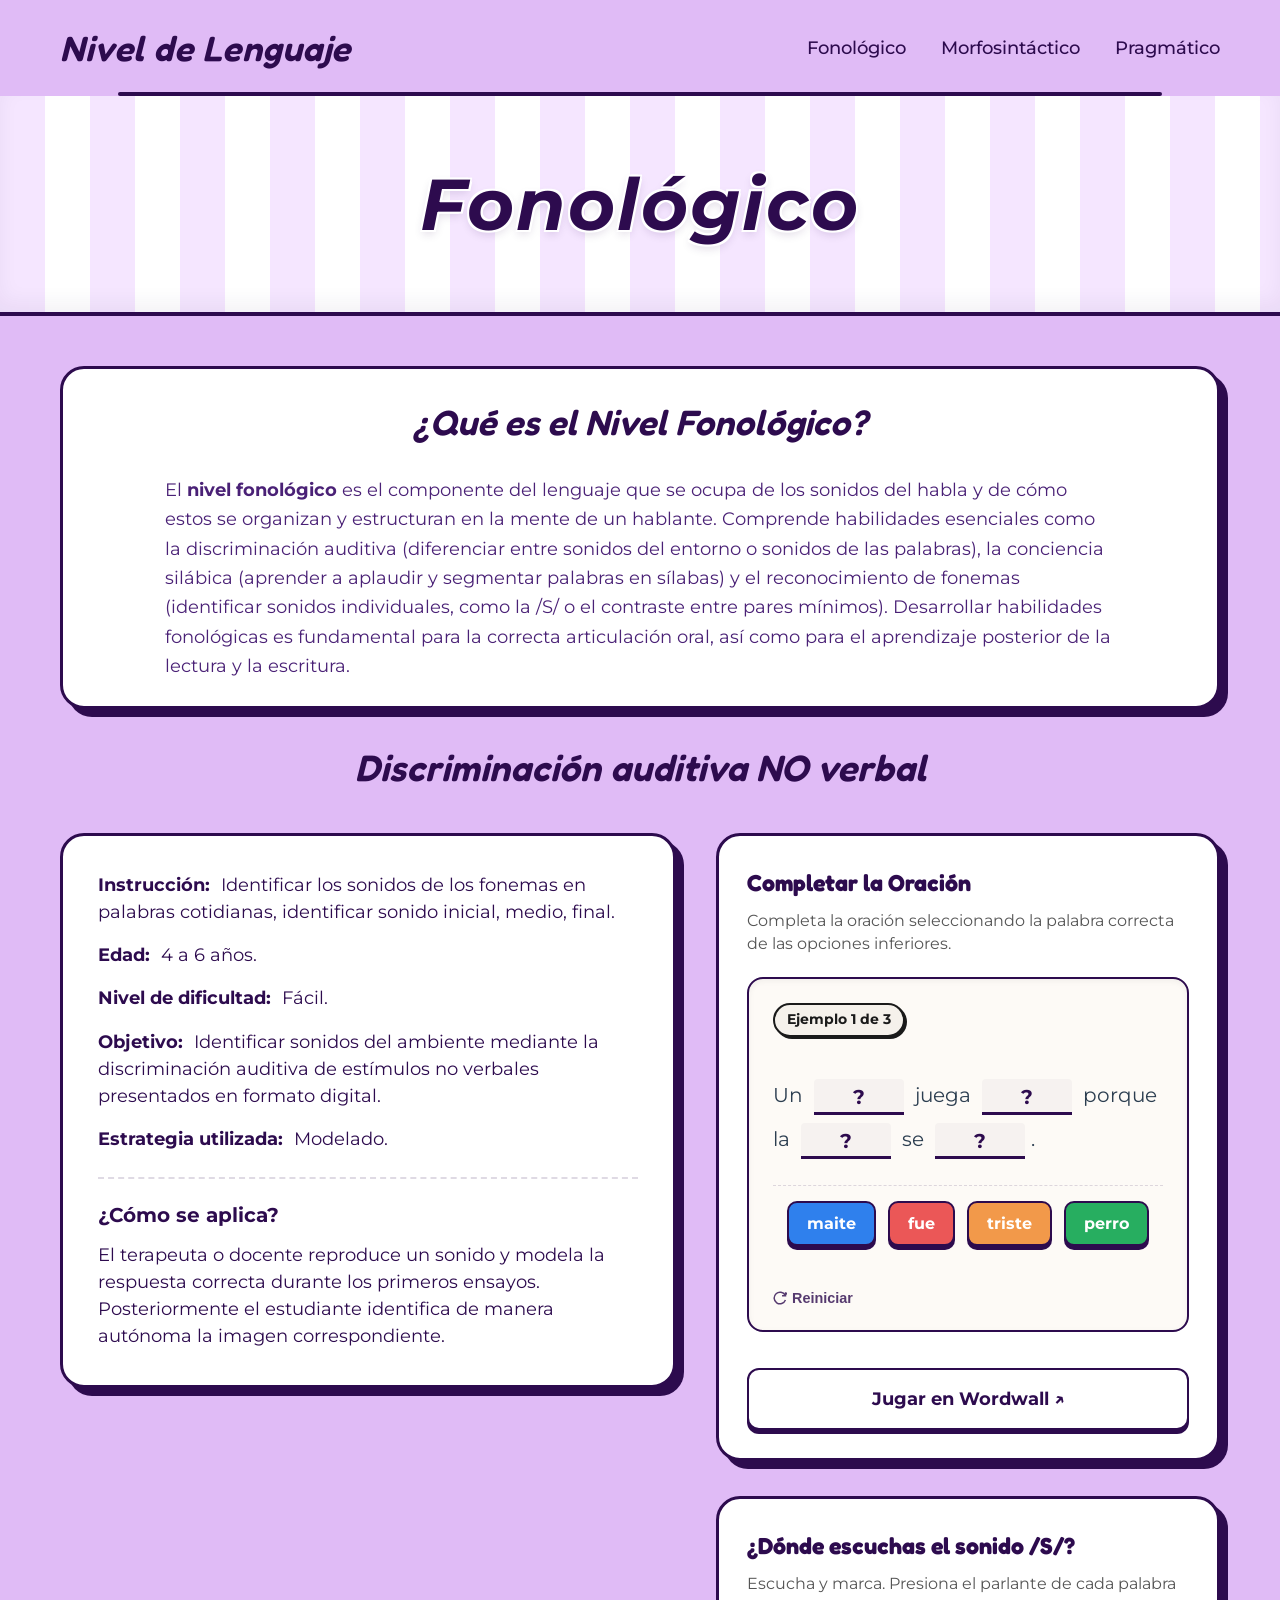
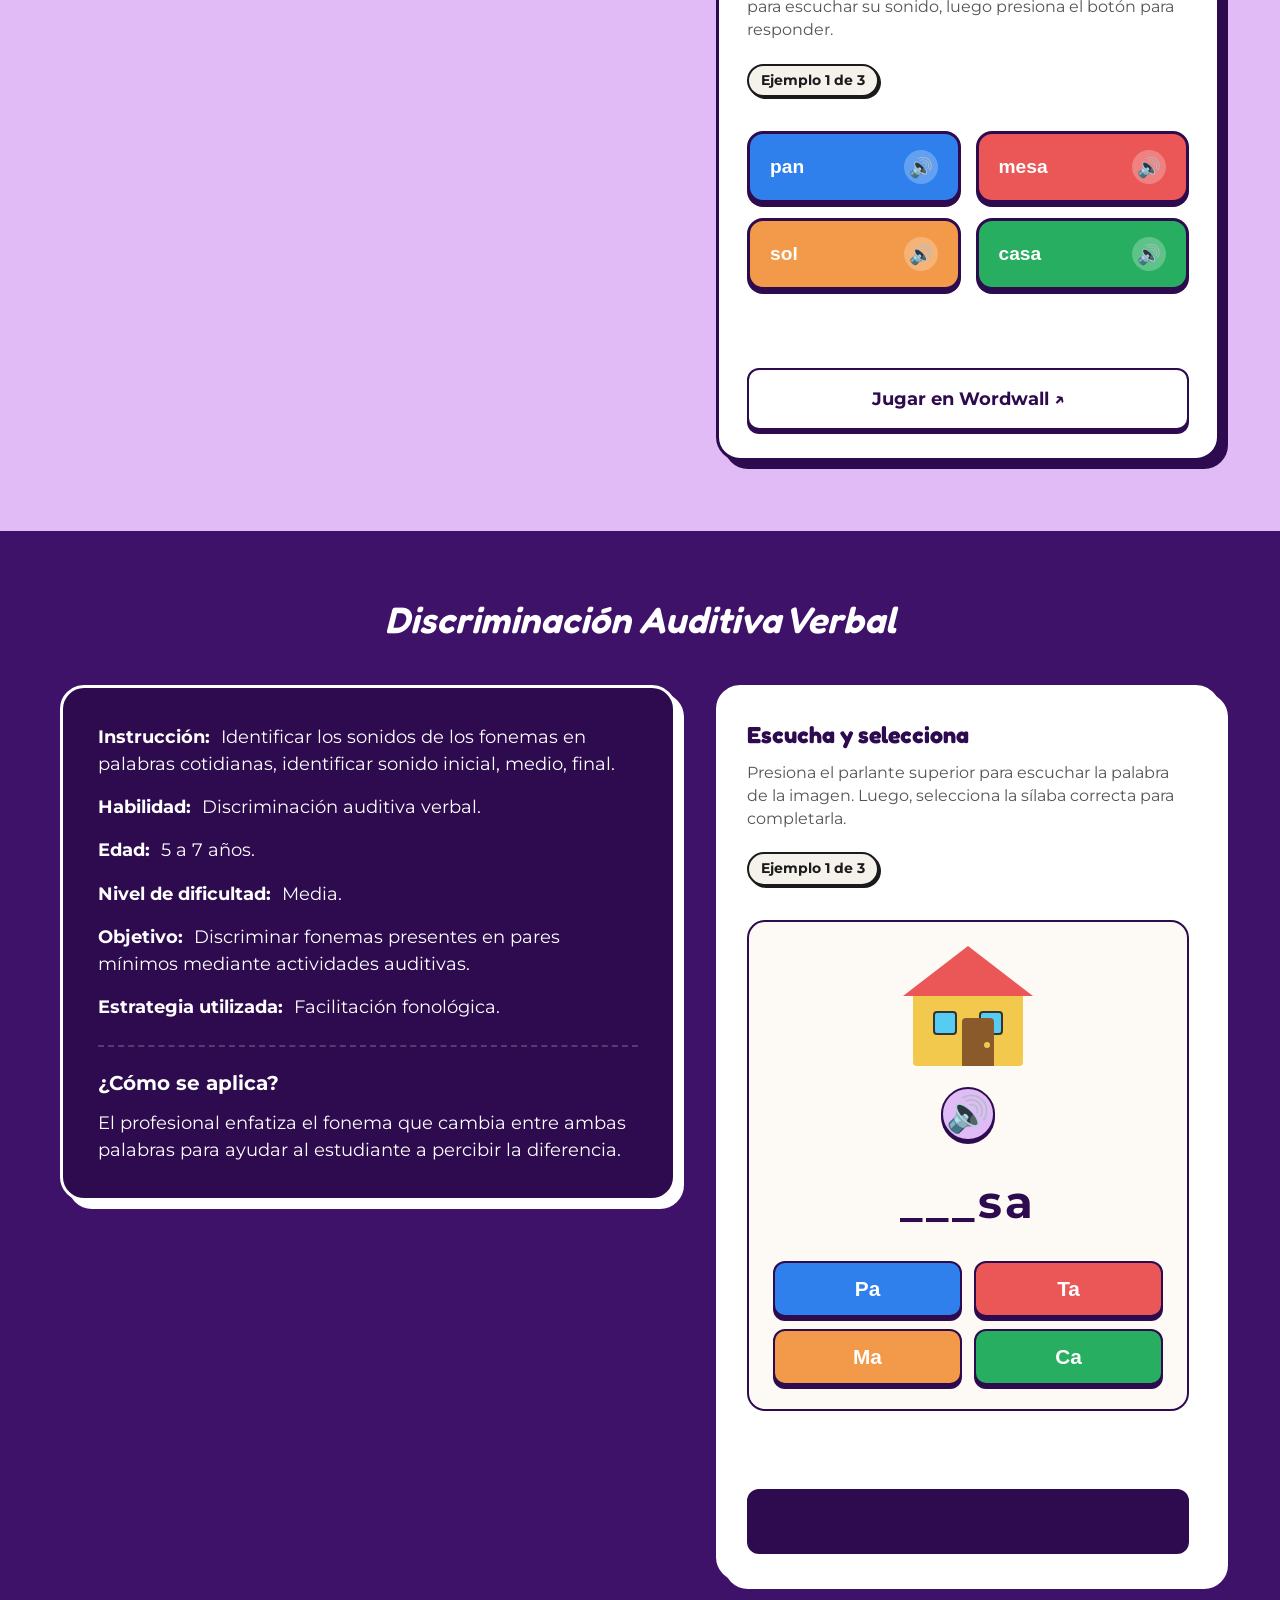
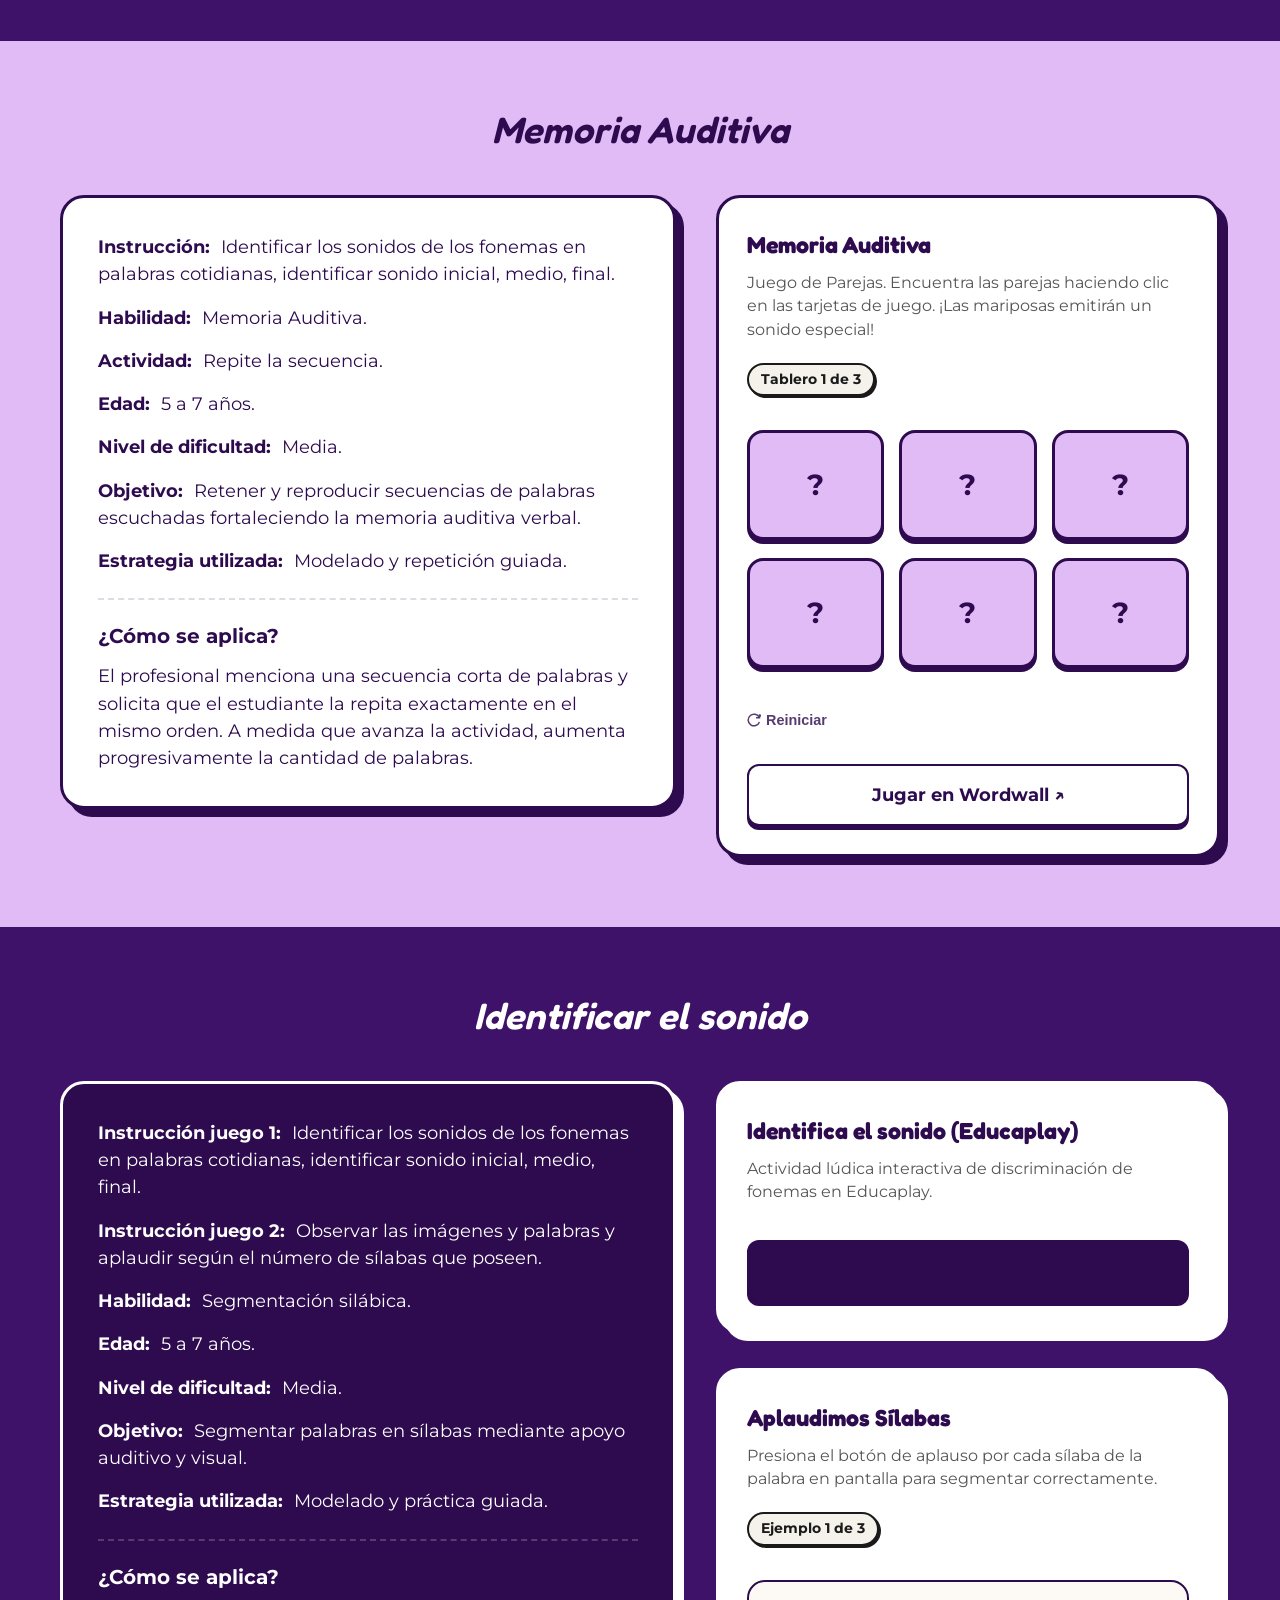
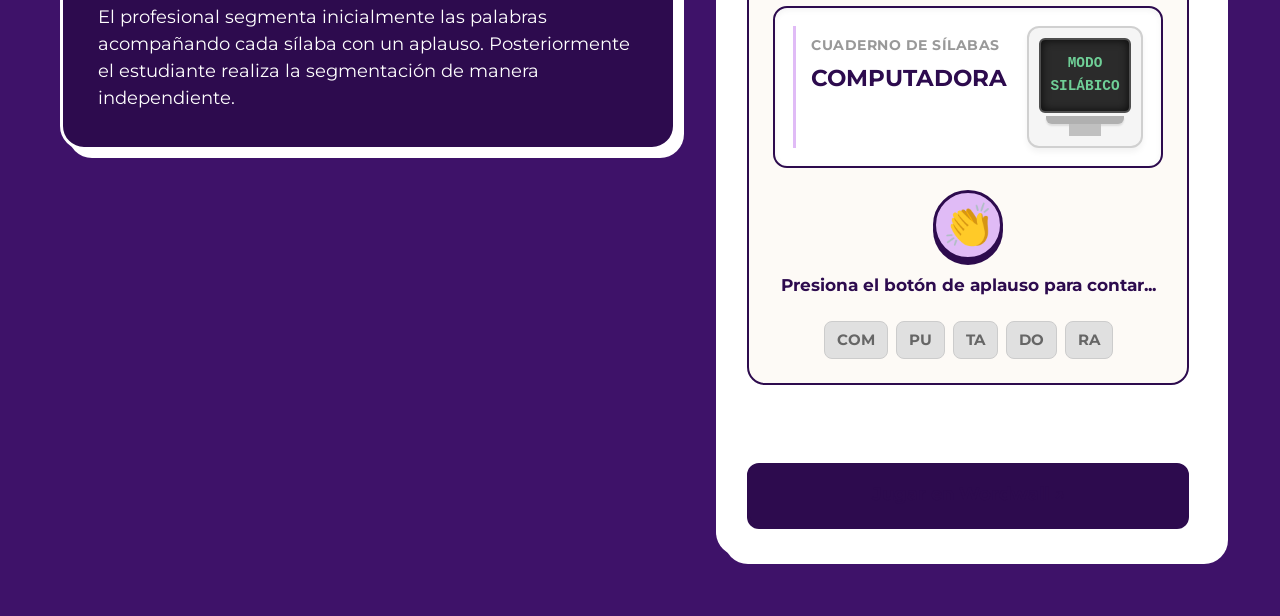
==== commit c6f2d717: "Replace 'Identifica el sonido' with large direct redirect button" ====
--- a/fonologico.html
+++ b/fonologico.html
@@ -246,30 +246,15 @@
 
                     <!-- Columna Derecha: Actividades/Juegos -->
                     <div class="activity-games-column">
-                        <!-- Juego 4: Identifica el sonido -->
-                        <div class="game-card" id="sound-id-card">
+                        <!-- Juego: Identifica el sonido (Educaplay) -->
+                        <div class="game-card">
                             <div class="game-info">
-                                <span class="game-title">Identifica el sonido</span>
-                                <p class="game-description">Presiona el botón de reproducción para escuchar el sonido del fonema y selecciona la letra correcta.</p>
-                            </div>
-                            <div class="game-level-header">
-                                <span class="game-level-indicator" id="sound-id-level-indicator">Ejemplo 1 de 3</span>
-                            </div>
-                            <div class="mock-sound-id-game">
-                                <div class="sound-id-display">
-                                    <button class="sound-id-speaker-btn" id="sound-id-speaker" aria-label="Escuchar fonema">🔊</button>
-                                    <div class="sound-id-placeholder">¿Qué letra suena así?</div>
-                                </div>
-                                <div class="sound-id-options" id="sound-id-options-container">
-                                    <!-- Inyectado dinámicamente -->
-                                </div>
-                            </div>
-                            <div class="game-controls-row" style="margin-bottom: 15px;">
-                                <button class="game-next-btn" id="sound-id-next" style="display: none;">
-                                    Siguiente Ejemplo ➔
-                                </button>
-                            </div>
-                            <a href="https://www.educaplay.com/learning-resources/29141593-identifica_el_sonido.html" target="_blank" rel="noopener" class="game-secondary-btn educaplay-link-btn" style="margin-top: 15px;">Jugar en Educaplay ↗</a>
+                                <span class="game-title">Identifica el sonido (Educaplay)</span>
+                                <p class="game-description">Actividad lúdica interactiva de discriminación de fonemas en Educaplay.</p>
+                            </div>
+                            <a href="https://www.educaplay.com/learning-resources/29141593-identifica_el_sonido.html" target="_blank" rel="noopener" class="game-secondary-btn educaplay-link-btn" style="margin-top: 15px; width: 100%; box-sizing: border-box; justify-content: center; text-align: center; display: inline-flex;">
+                                Jugar en Educaplay ↗
+                            </a>
                         </div>
 
                         <!-- Juego de Aplausos -->
--- a/styles.css
+++ b/styles.css
@@ -1782,100 +1782,6 @@
     box-shadow: 0 2px 0 #ffffff;
 }
 
-/* Juego 4: Identificar el Sonido */
-.mock-sound-id-game {
-    background: #fdfaf6;
-    border: 2.5px solid #2d0b4e;
-    border-radius: 18px;
-    padding: 24px;
-    display: flex;
-    flex-direction: column;
-    align-items: center;
-    gap: 22px;
-}
-
-.sound-id-display {
-    display: flex;
-    flex-direction: column;
-    align-items: center;
-    gap: 16px;
-    width: 100%;
-}
-
-.sound-id-speaker-btn {
-    background: #ffffff;
-    border: 2.5px solid #2d0b4e;
-    border-radius: 50%;
-    width: 70px;
-    height: 70px;
-    display: flex;
-    align-items: center;
-    justify-content: center;
-    cursor: pointer;
-    font-size: 2.2rem;
-    box-shadow: 0 4px 0 #2d0b4e;
-    transition: all 0.2s;
-    user-select: none;
-    padding: 0;
-}
-
-.sound-id-speaker-btn:hover {
-    transform: translateY(-2px);
-    box-shadow: 0 6px 0 #2d0b4e;
-}
-
-.sound-id-speaker-btn:active {
-    transform: translateY(1px);
-    box-shadow: 0 1px 0 #2d0b4e;
-}
-
-.sound-id-speaker-btn.speaking {
-    animation: speaker-pulse-purple 0.6s infinite alternate;
-}
-
-@keyframes speaker-pulse-purple {
-    0% { transform: scale(1); box-shadow: 0 4px 0 #2d0b4e; }
-    100% { transform: scale(1.08); box-shadow: 0 6px 12px rgba(45, 11, 78, 0.25); }
-}
-
-.sound-id-placeholder {
-    font-size: 1.15rem;
-    font-weight: 600;
-    color: #555555;
-    text-align: center;
-}
-
-.sound-id-options {
-    display: grid;
-    grid-template-columns: repeat(3, 1fr);
-    gap: 12px;
-    width: 100%;
-}
-
-.sound-id-opt-btn {
-    padding: 14px;
-    border: 2.5px solid #2d0b4e;
-    border-radius: 12px;
-    font-size: 1.4rem;
-    font-weight: 800;
-    cursor: pointer;
-    color: white;
-    text-align: center;
-    transition: all 0.2s;
-    box-shadow: 0 4px 0 #2d0b4e;
-    user-select: none;
-}
-
-.sound-id-opt-btn:hover {
-    transform: translateY(-2px);
-    box-shadow: 0 6px 0 #2d0b4e;
-}
-
-.sound-id-opt-btn:active {
-    transform: translateY(2px);
-    box-shadow: 0 2px 0 #2d0b4e;
-}
-
 /* Deletrear con Aplausos (Clapping) */
 .mock-clapping {
     background: #fdfaf6;
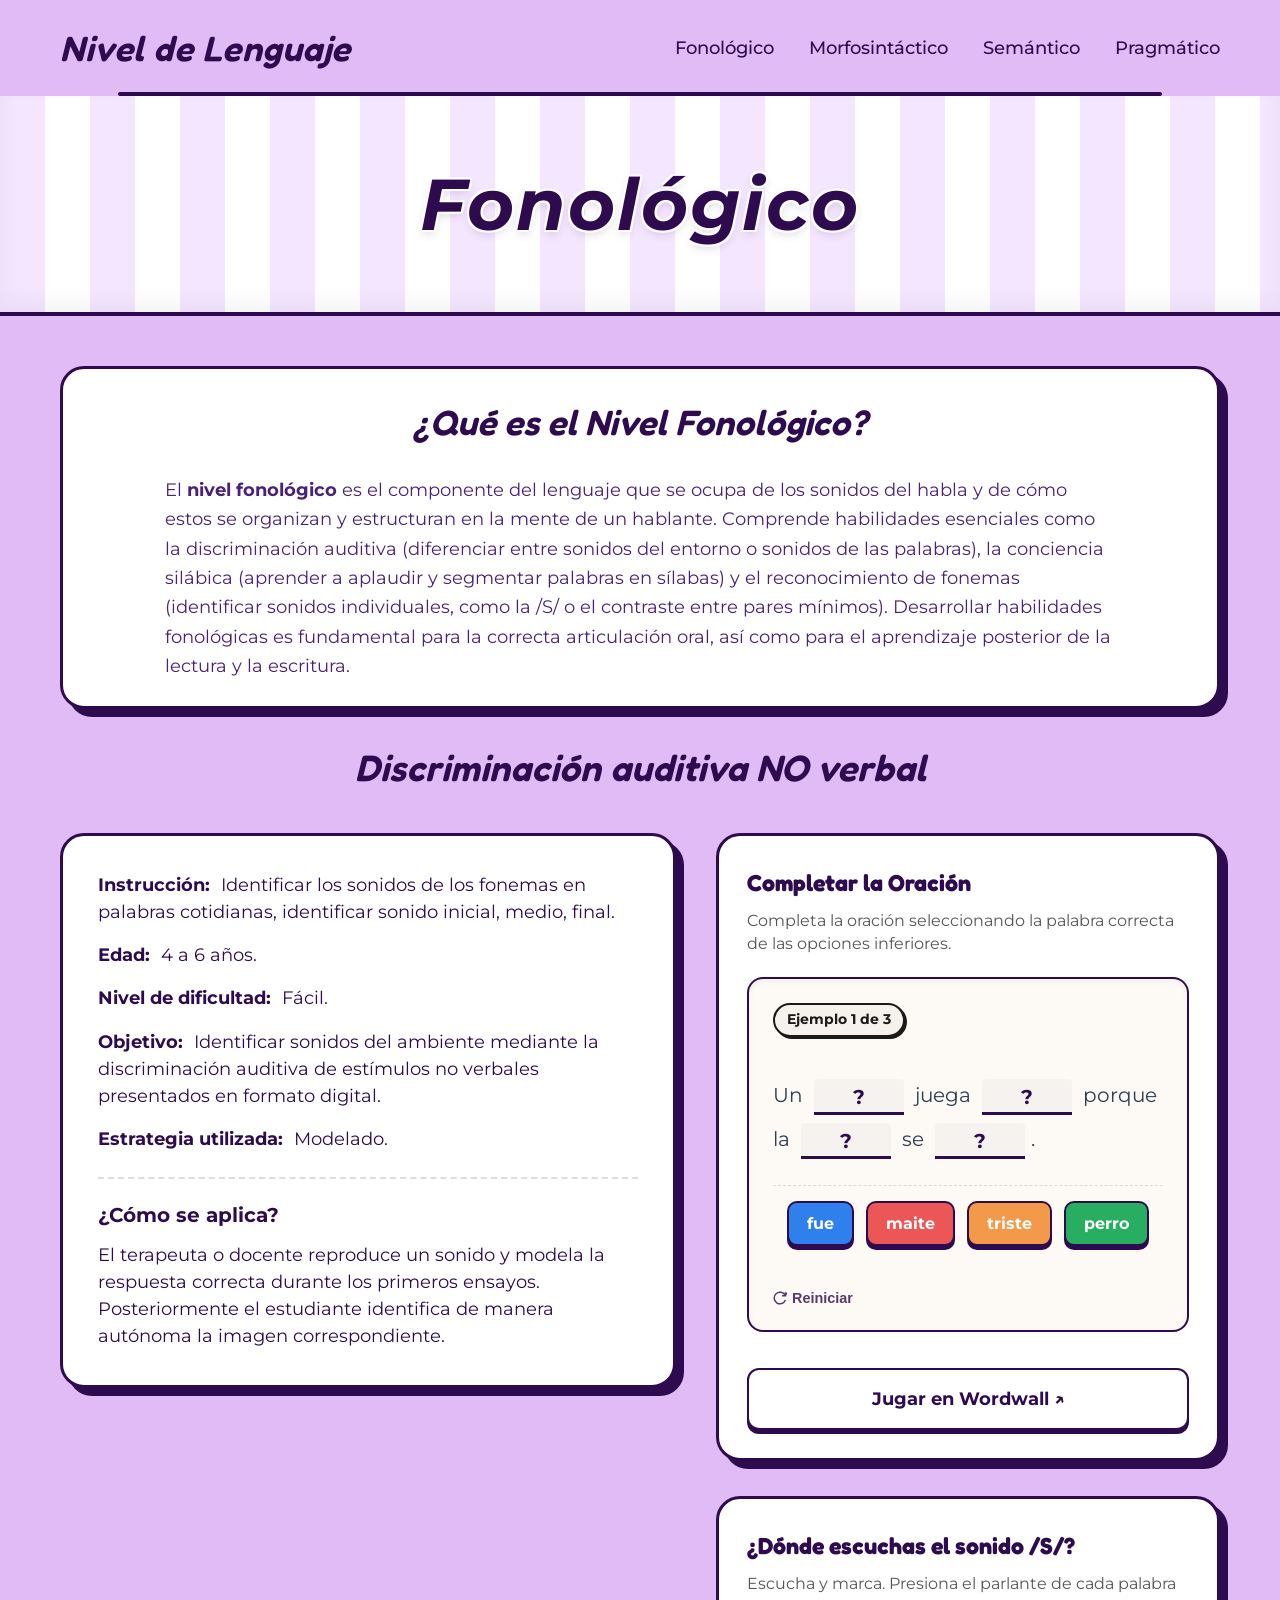
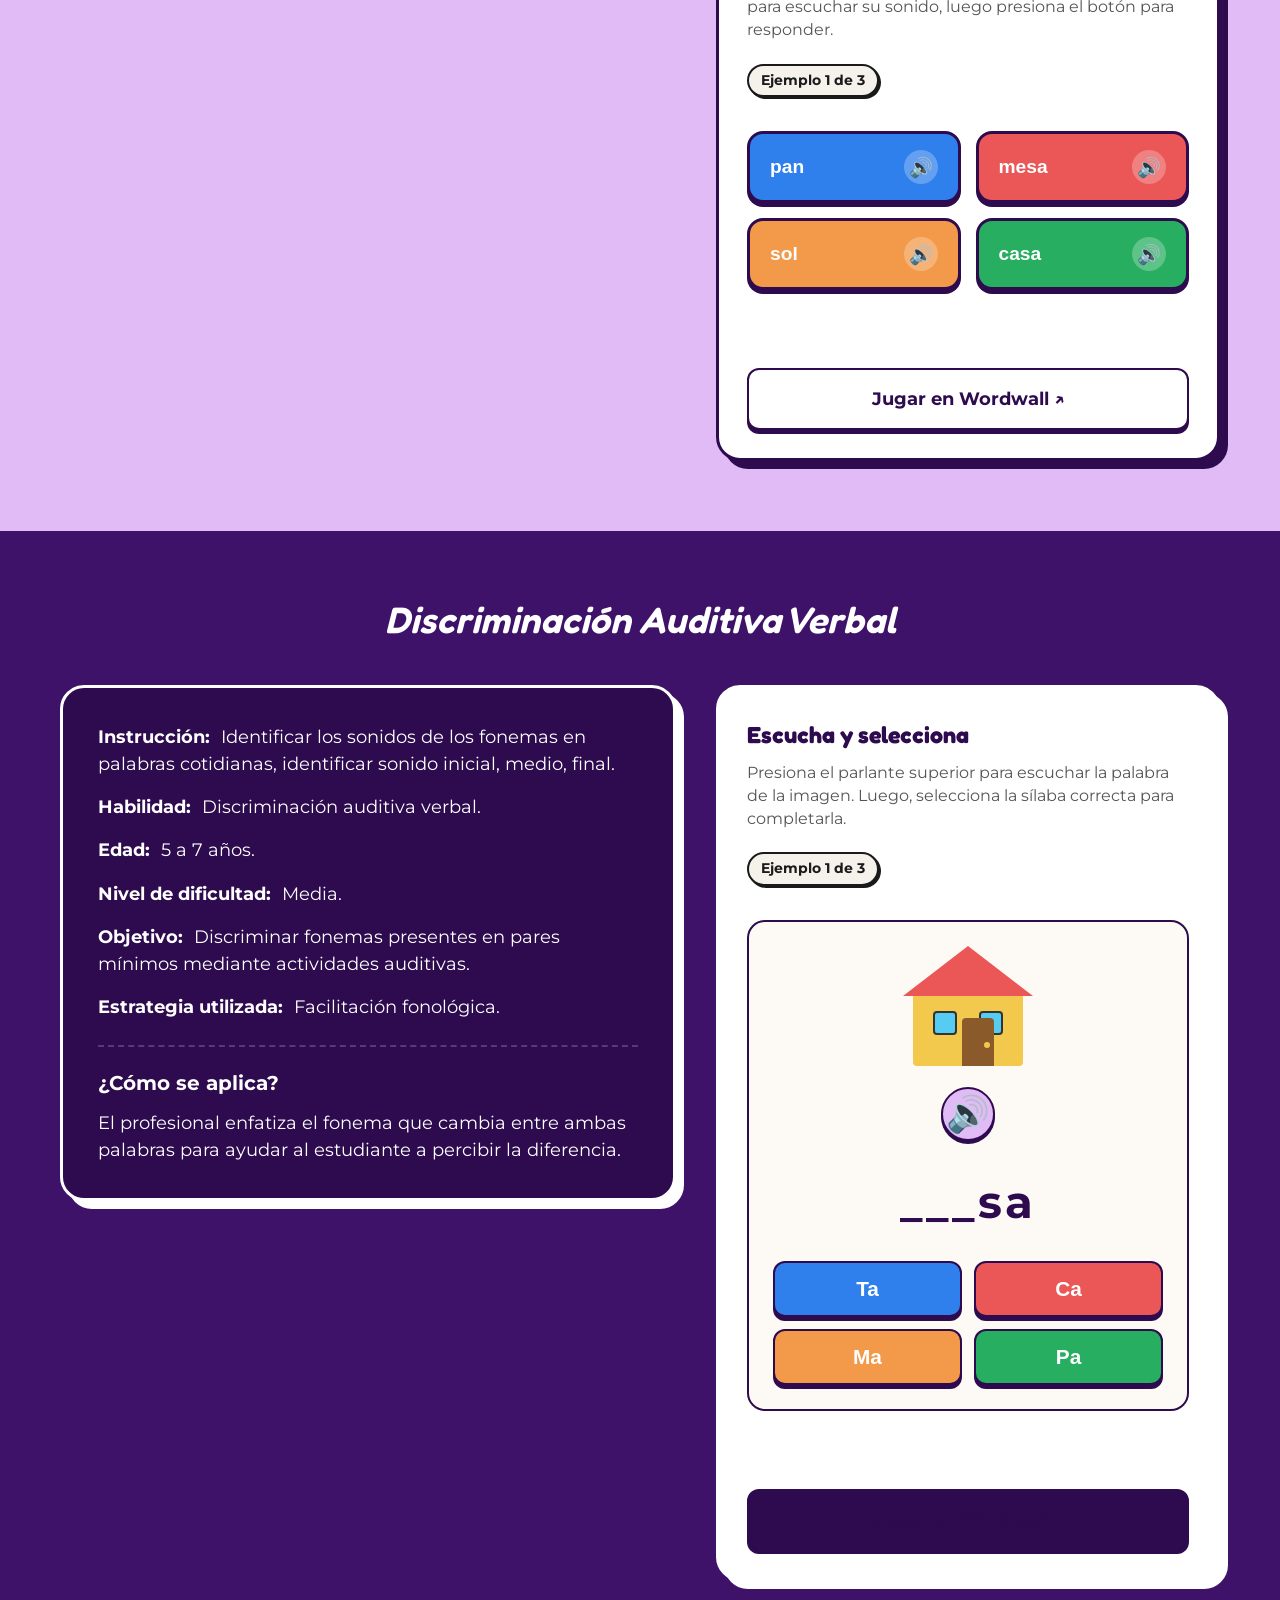
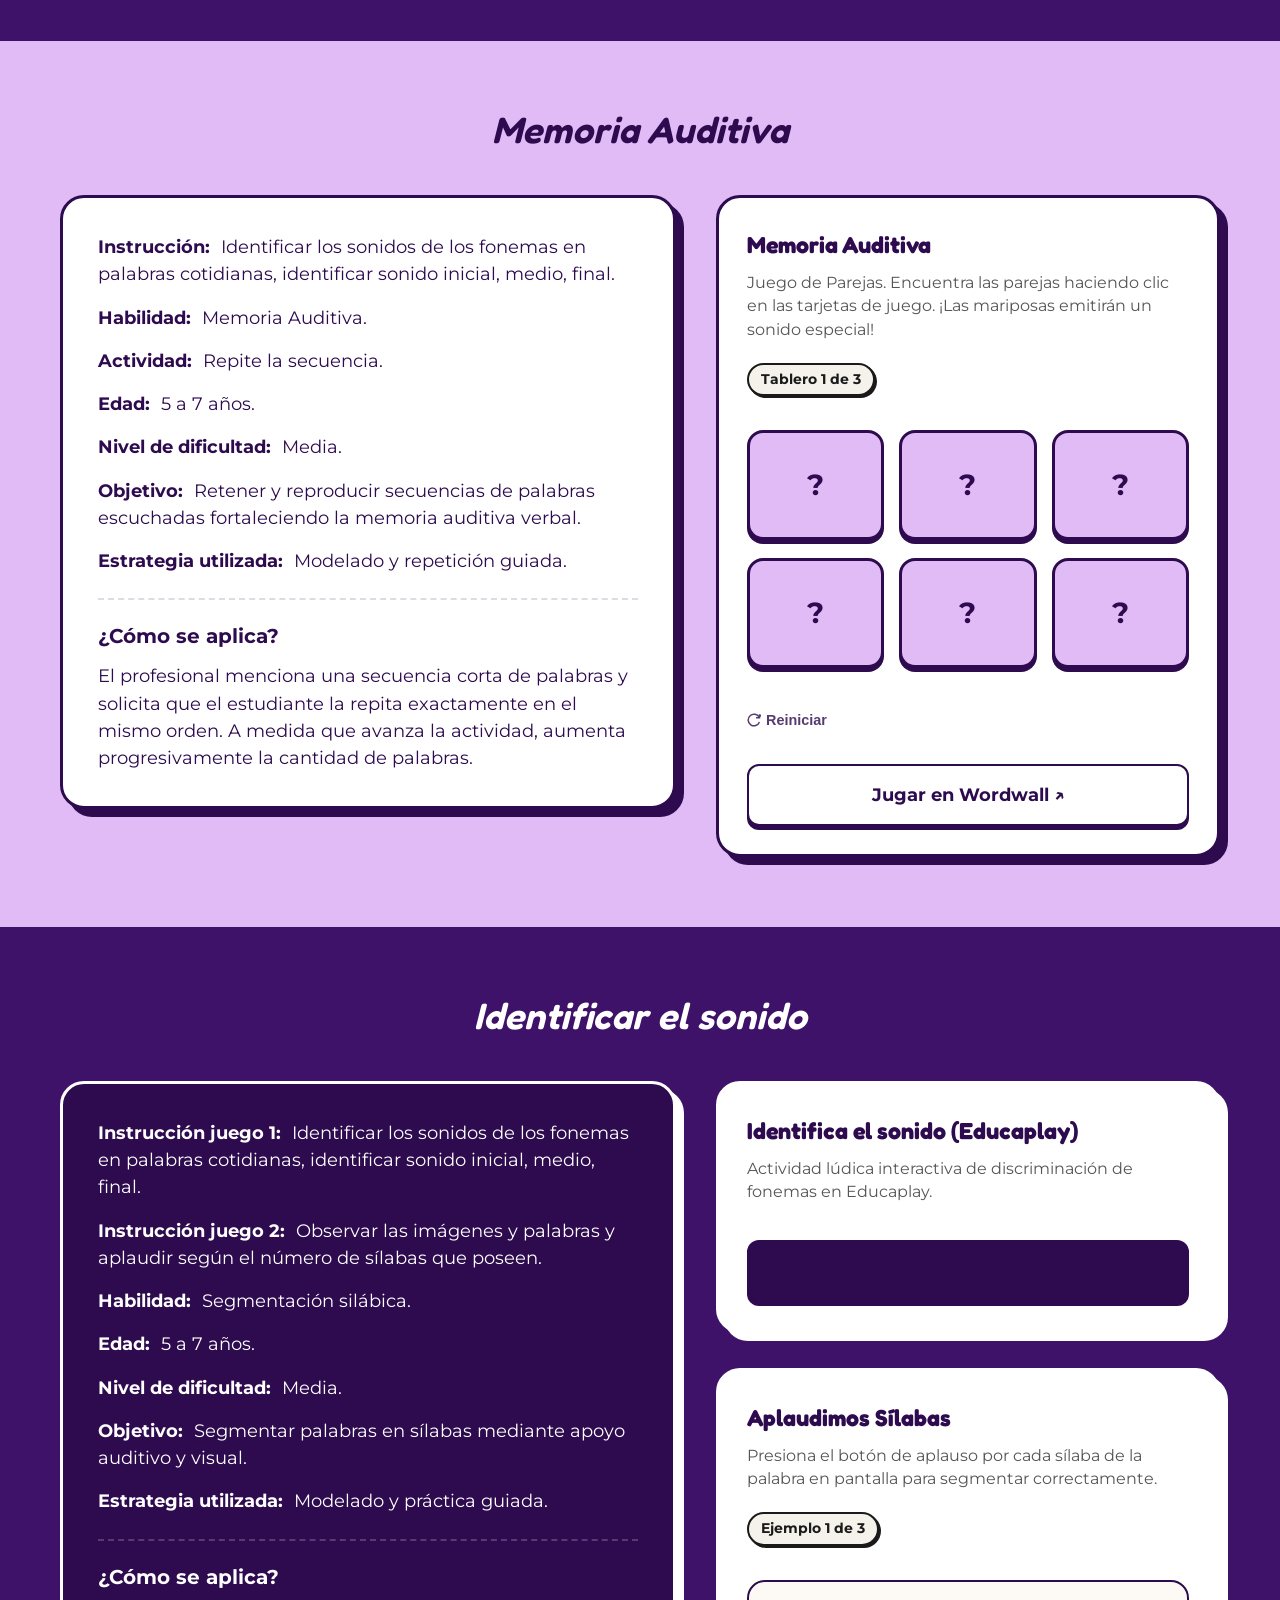
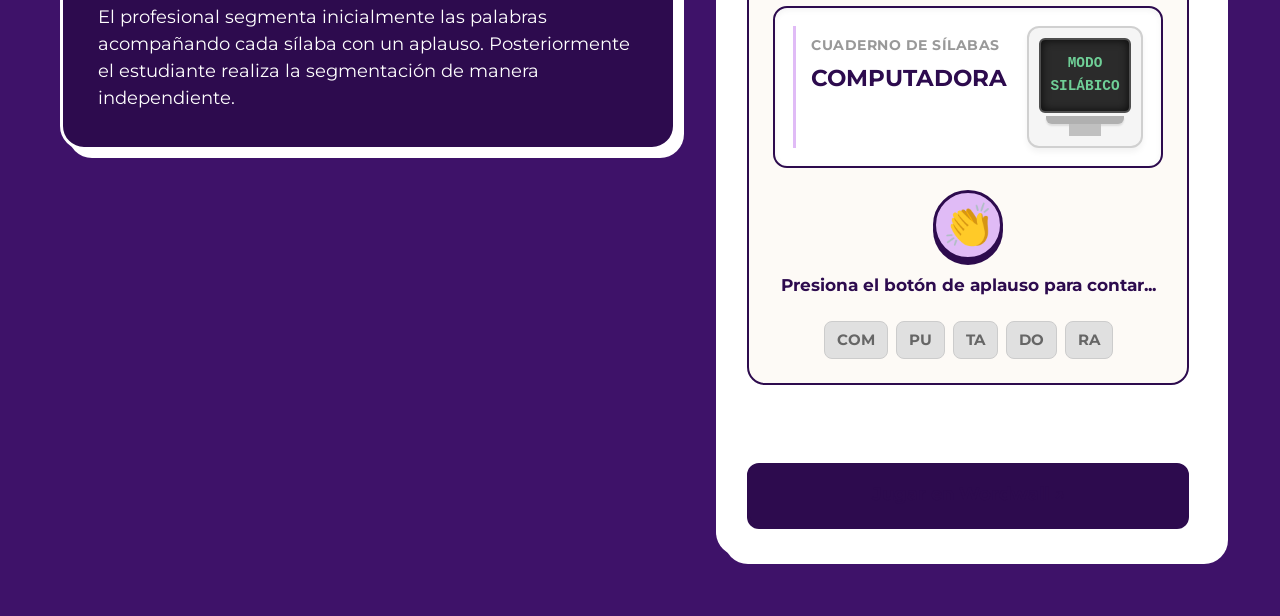
==== commit 46696686: "Add new Nivel Léxico-Semántico page (semantico.html) with Polisemias and Categorización games, theme" ====
--- a/fonologico.html
+++ b/fonologico.html
@@ -20,6 +20,7 @@
             <div class="navbar-right-links">
                 <a href="fonologico.html" class="navbar-link">Fonológico</a>
                 <a href="morfosintactico.html" class="navbar-link">Morfosintáctico</a>
+                <a href="semantico.html" class="navbar-link">Semántico</a>
                 <a href="pragmatico.html" class="navbar-link">Pragmático</a>
             </div>
         </div>
--- a/styles.css
+++ b/styles.css
@@ -270,10 +270,19 @@
 }
 
 .guide-card-item.step-4 {
+    box-shadow: 6px 6px 0px #fef3c7; /* Amber claro */
+    background: #fdfdf9;
+}
+.guide-card-item.step-4:hover {
+    transform: translate(-3px, -3px);
+    box-shadow: 9px 9px 0px #7c5a0b; /* Amber oscuro tema semántico */
+}
+
+.guide-card-item.step-5 {
     box-shadow: 6px 6px 0px #cde0cd; /* Verde claro */
     background: #fcfdfc;
 }
-.guide-card-item.step-4:hover {
+.guide-card-item.step-5:hover {
     transform: translate(-3px, -3px);
     box-shadow: 9px 9px 0px #1b4d3e; /* Verde más oscuro tema pragmático */
 }
@@ -2484,6 +2493,15 @@
     box-shadow: 11px 11px 0px #4e1f13 !important;
 }
 
+.level-block.theme-amber-card {
+    border-color: #7c5a0b !important;
+    box-shadow: 8px 8px 0px #7c5a0b !important;
+    background-color: #fef3c7 !important;
+}
+.level-block.theme-amber-card:hover {
+    box-shadow: 11px 11px 0px #7c5a0b !important;
+}
+
 .level-block.theme-green-card {
     border-color: #1b4d3e !important;
     box-shadow: 8px 8px 0px #1b4d3e !important;
@@ -2755,6 +2773,196 @@
     box-shadow: 11px 11px 0px #ffffff;
 }
 
+/* ==========================================
+   TEMA AMBAR (Nivel Léxico-Semántico)
+   ========================================== */
+body.amber-theme {
+    background-color: #fdf8e6;
+    color: #7c5a0b;
+}
+
+body.amber-theme .navbar-title,
+body.amber-theme .navbar-link {
+    color: #7c5a0b;
+}
+
+body.amber-theme .navbar-link::after {
+    background-color: #7c5a0b;
+}
+
+body.amber-theme .navbar-line,
+body.amber-theme .welcome-separator,
+body.amber-theme .level-block.left,
+body.amber-theme .level-block.right,
+body.amber-theme .level-block.center {
+    background-color: #7c5a0b;
+    border-color: #7c5a0b;
+}
+
+body.amber-theme .level-title,
+body.amber-theme .levels-subtitle {
+    color: #7c5a0b;
+}
+
+body.amber-theme .level-description,
+body.amber-theme .levels-text {
+    color: #926f15;
+}
+
+body.amber-theme .striped-header-container {
+    width: 100%;
+    margin-top: -40px;
+    margin-bottom: 50px;
+    padding: 0;
+}
+
+body.amber-theme .striped-header {
+    width: 100%;
+    min-height: 220px;
+    background: repeating-linear-gradient(
+        90deg,
+        #fdf8e6,
+        #fdf8e6 45px,
+        #ffffff 45px,
+        #ffffff 90px
+    );
+    display: flex;
+    align-items: center;
+    justify-content: center;
+    border-bottom: 4px solid #7c5a0b;
+    padding: 40px 20px;
+    position: relative;
+    box-shadow: inset 0 -10px 20px rgba(124, 90, 11, 0.05);
+}
+
+body.amber-theme .striped-header h2 {
+    font-family: 'Fredoka', sans-serif;
+    font-size: clamp(2rem, 8vw, 4.5rem);
+    font-style: italic;
+    font-weight: 700;
+    color: #7c5a0b;
+    text-align: center;
+    margin: 0;
+    letter-spacing: 2px;
+    text-shadow: 
+        -2px -2px 0 #fff,  
+         2px -2px 0 #fff,
+        -2px  2px 0 #fff,
+         2px  2px 0 #fff,
+         0px 4px 10px rgba(124, 90, 11, 0.15);
+}
+
+body.amber-theme .activity-card-container {
+    border-color: #7c5a0b;
+    box-shadow: 8px 8px 0px #7c5a0b;
+}
+
+body.amber-theme .activity-card-container:hover {
+    transform: translate(-3px, -3px);
+    box-shadow: 11px 11px 0px #7c5a0b;
+}
+
+body.amber-theme .game-card {
+    border-color: #7c5a0b;
+    box-shadow: 8px 8px 0px #7c5a0b;
+}
+
+body.amber-theme .game-card:hover {
+    transform: translate(-3px, -3px);
+    box-shadow: 11px 11px 0px #7c5a0b;
+}
+
+.dark-amber-section {
+    background-color: #7c5a0b;
+    color: #ffffff;
+    padding: 60px 40px;
+}
+
+.dark-amber-section .activity-section {
+    max-width: 1200px;
+    margin: 0 auto;
+    margin-bottom: 0;
+}
+
+.dark-amber-section .activity-section-title {
+    color: #ffffff;
+    border-bottom-color: rgba(255, 255, 255, 0.25);
+}
+
+.dark-amber-section .activity-card-container {
+    background: #7c5a0b;
+    color: #ffffff;
+    border-color: #ffffff;
+    box-shadow: 8px 8px 0px #ffffff;
+}
+
+.dark-amber-section .activity-card-container:hover {
+    transform: translate(-3px, -3px);
+    box-shadow: 11px 11px 0px #ffffff;
+}
+
+.dark-amber-section .game-card {
+    border-color: #ffffff;
+    box-shadow: 8px 8px 0px #ffffff;
+}
+
+.dark-amber-section .game-card:hover {
+    transform: translate(-3px, -3px);
+    box-shadow: 11px 11px 0px #ffffff;
+}
+
+body.amber-theme .game-secondary-btn {
+    background: #ffffff;
+    border: 2.5px solid #7c5a0b;
+    box-shadow: 0 4px 0 #7c5a0b;
+    color: #7c5a0b;
+}
+
+body.amber-theme .game-secondary-btn:hover {
+    box-shadow: 0 6px 0 #7c5a0b;
+}
+
+body.amber-theme .game-secondary-btn:active {
+    box-shadow: 0 2px 0 #7c5a0b;
+}
+
+.dark-amber-section .game-secondary-btn {
+    background: #ffffff;
+    border: 2.5px solid #ffffff;
+    box-shadow: 0 4px 0 #ffffff;
+    color: #7c5a0b;
+}
+
+.dark-amber-section .game-secondary-btn:hover {
+    box-shadow: 0 6px 0 #ffffff;
+}
+
+.dark-amber-section .game-secondary-btn:active {
+    box-shadow: 0 2px 0 #ffffff;
+}
+
+body.amber-theme .pragmatic-opt-btn {
+    border-color: #7c5a0b;
+    box-shadow: 0 4px 0 #7c5a0b;
+}
+body.amber-theme .pragmatic-opt-btn:hover {
+    box-shadow: 0 6px 0 #7c5a0b;
+}
+body.amber-theme .pragmatic-opt-btn:active {
+    box-shadow: 0 2px 0 #7c5a0b;
+}
+
+body.amber-theme .game-speak-btn {
+    border-color: #7c5a0b;
+    box-shadow: 0 3px 0 #7c5a0b;
+}
+body.amber-theme .game-speak-btn:hover {
+    box-shadow: 0 5px 0 #7c5a0b;
+}
+body.amber-theme .game-speak-btn:active {
+    box-shadow: 0 1px 0 #7c5a0b;
+}
+
 /* --- JUEGO DE REPARACIÓN PRAGMÁTICA (CHAT) --- */
 .mock-pragmatic-game {
     background: #fdfaf6;
@@ -3350,5 +3558,26 @@
         font-size: 0.95rem;
         padding: 12px 14px;
     }
-}
-
+
+    /* Adaptación móvil profunda para Semántico */
+    body.amber-theme .activity-card-container {
+        padding: 20px;
+        border-width: 2.5px;
+        box-shadow: 5px 5px 0px #7c5a0b;
+    }
+    .dark-amber-section .activity-card-container {
+        box-shadow: 5px 5px 0px #ffffff;
+    }
+    .dark-amber-section {
+        padding: 40px 15px;
+    }
+    body.amber-theme .game-card {
+        padding: 20px;
+        border-width: 2.5px;
+        box-shadow: 5px 5px 0px #7c5a0b;
+    }
+    .dark-amber-section .game-card {
+        box-shadow: 5px 5px 0px #ffffff;
+    }
+}
+
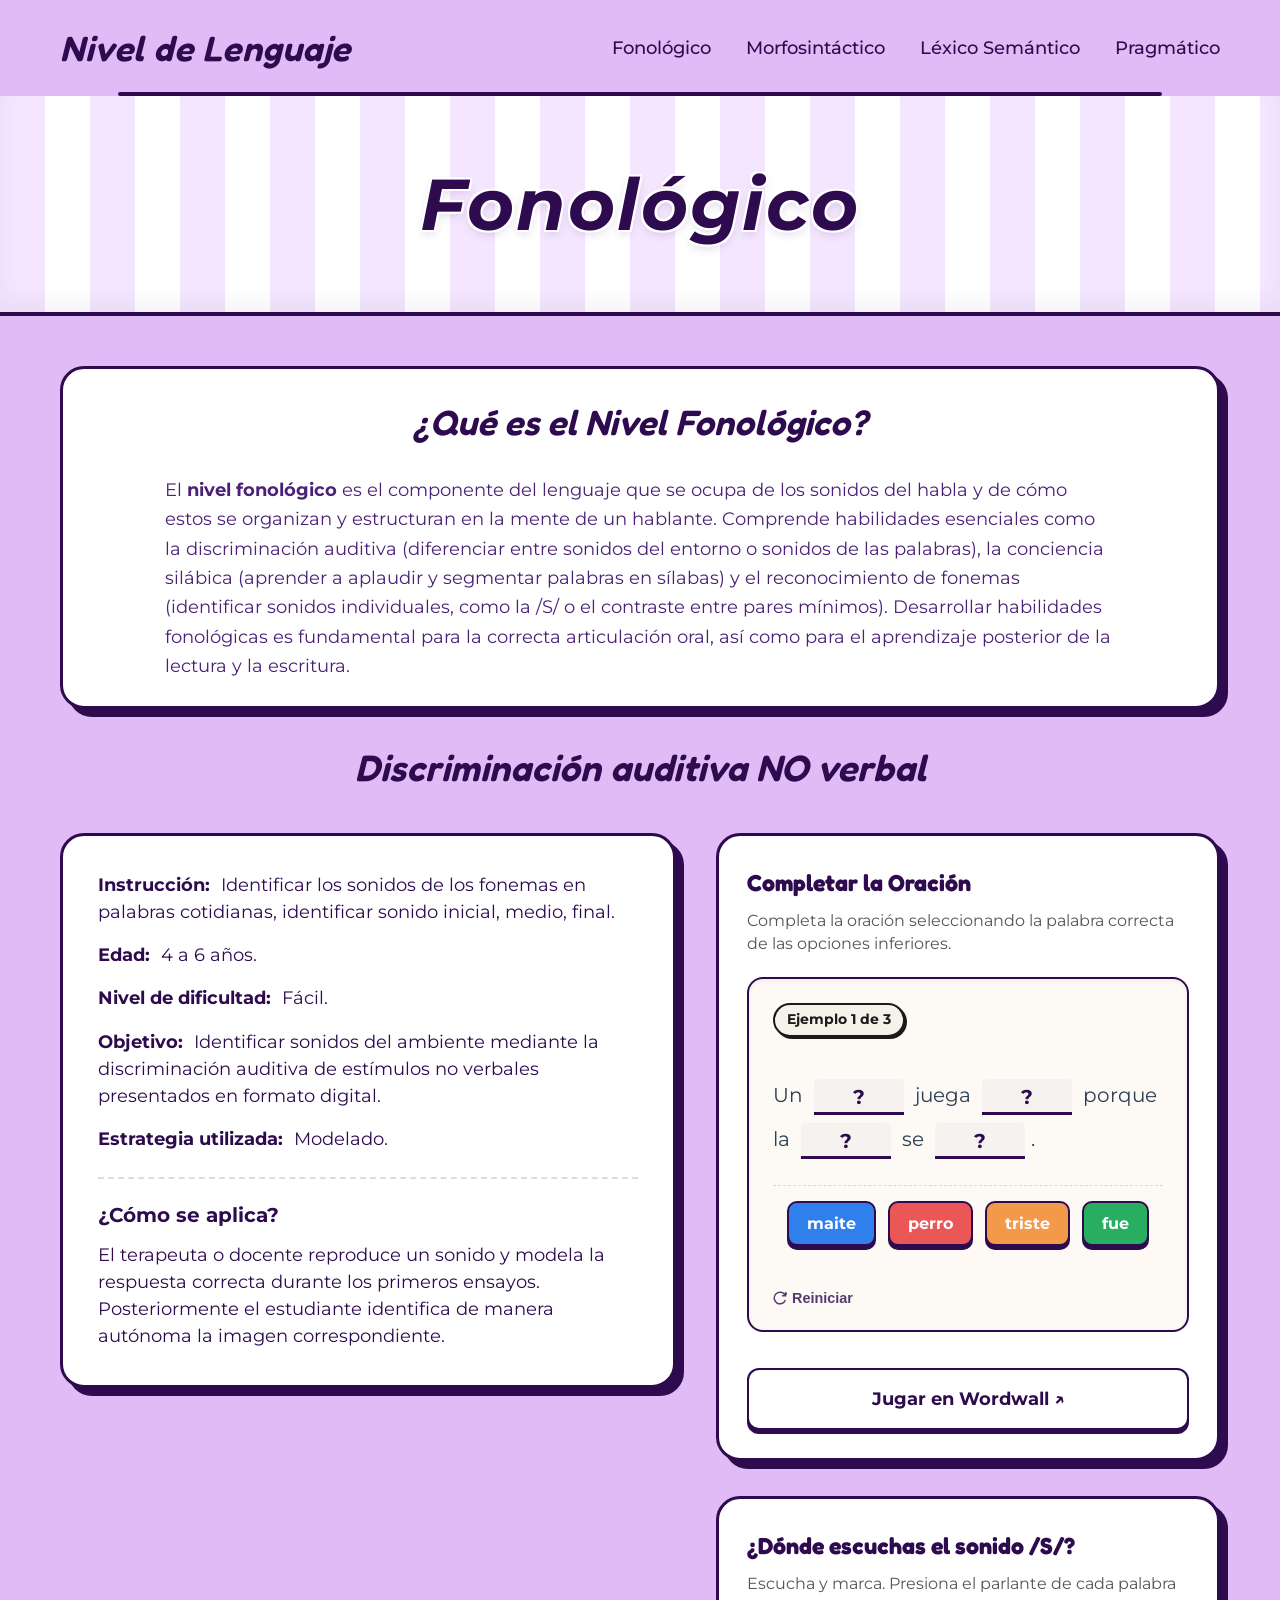
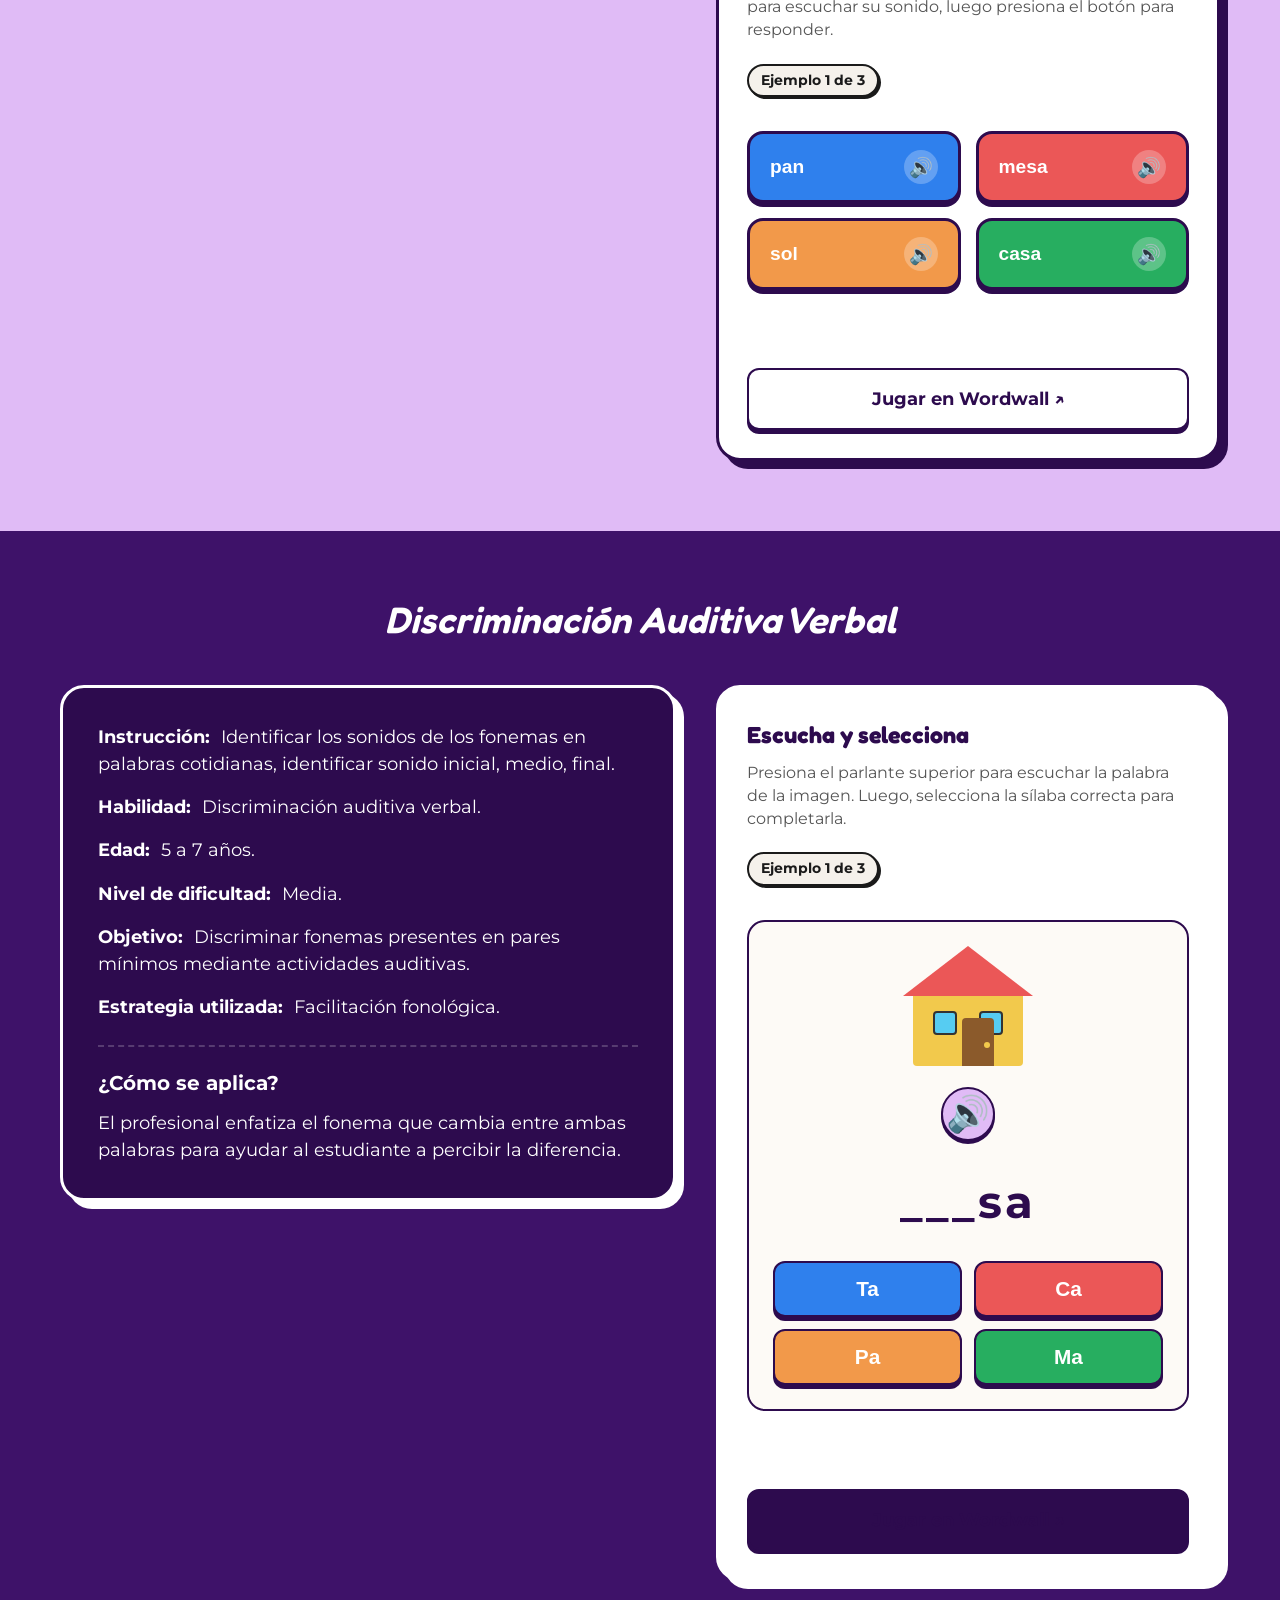
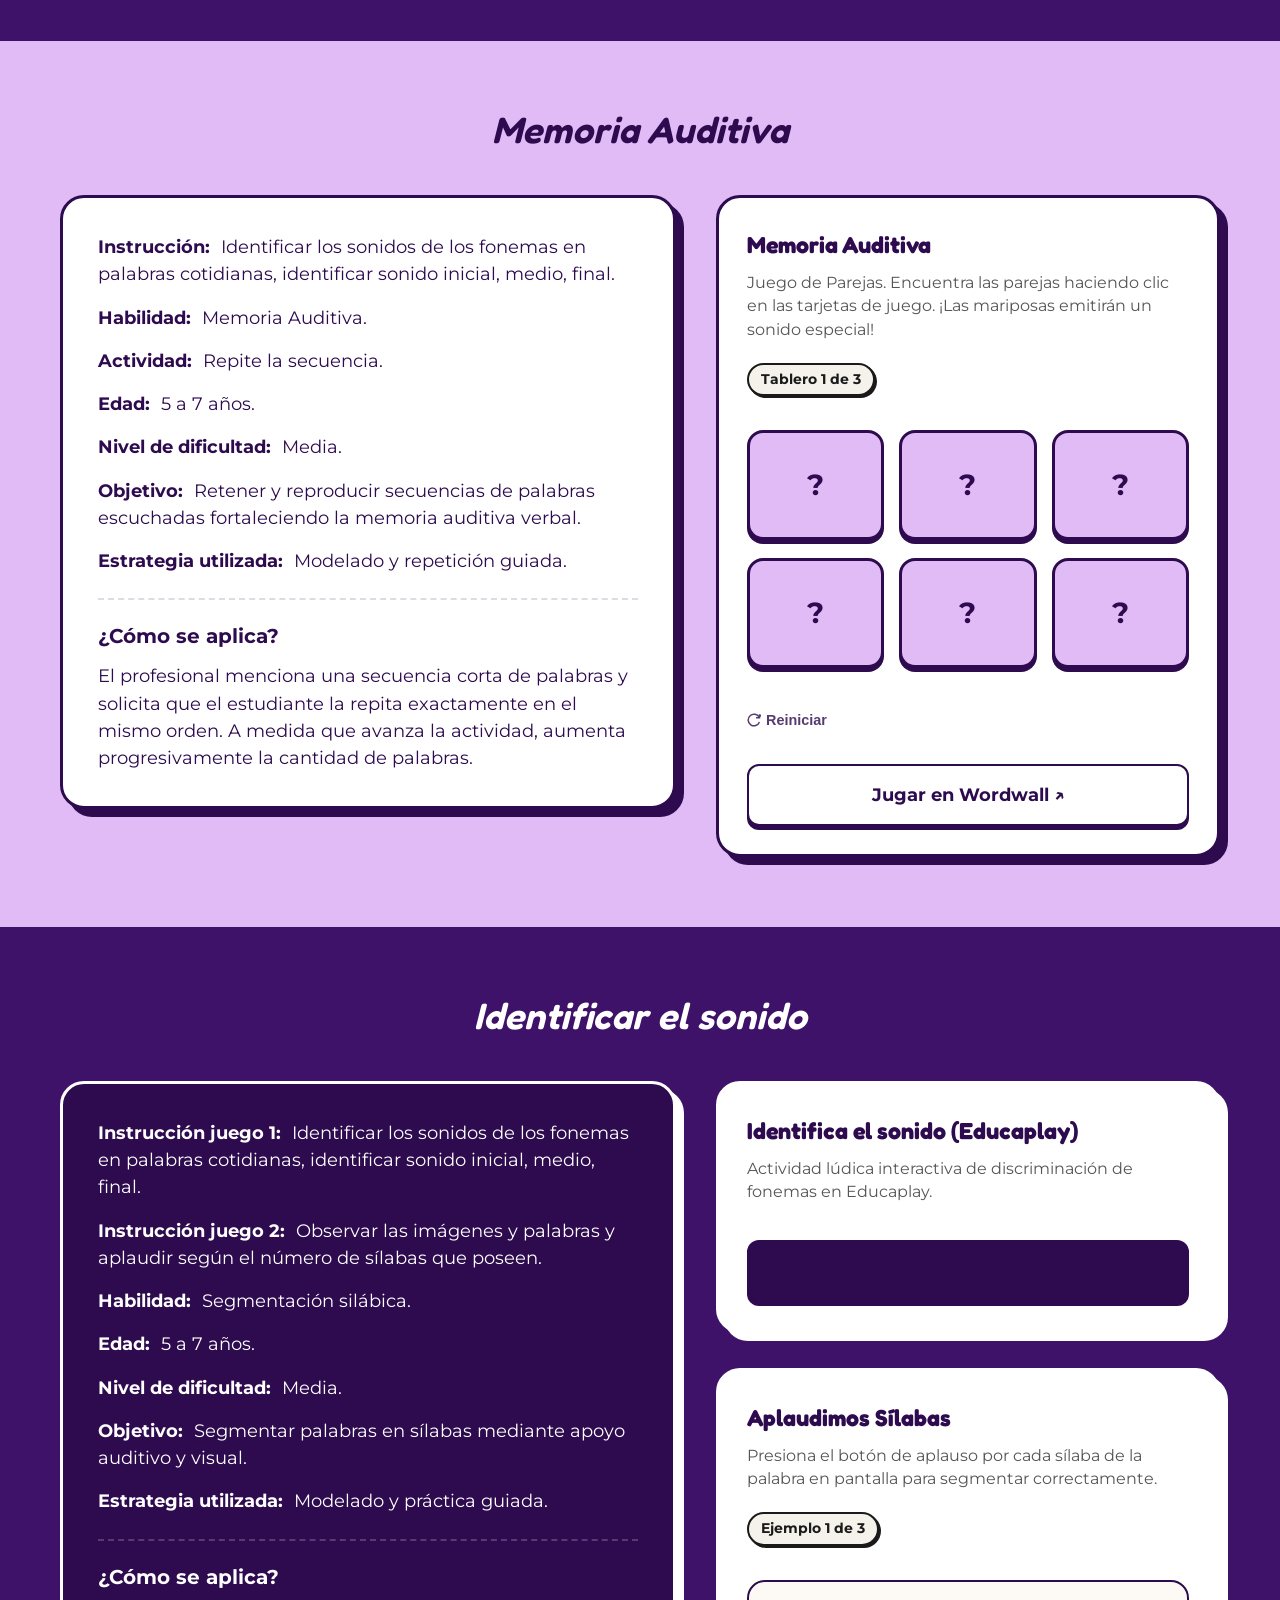
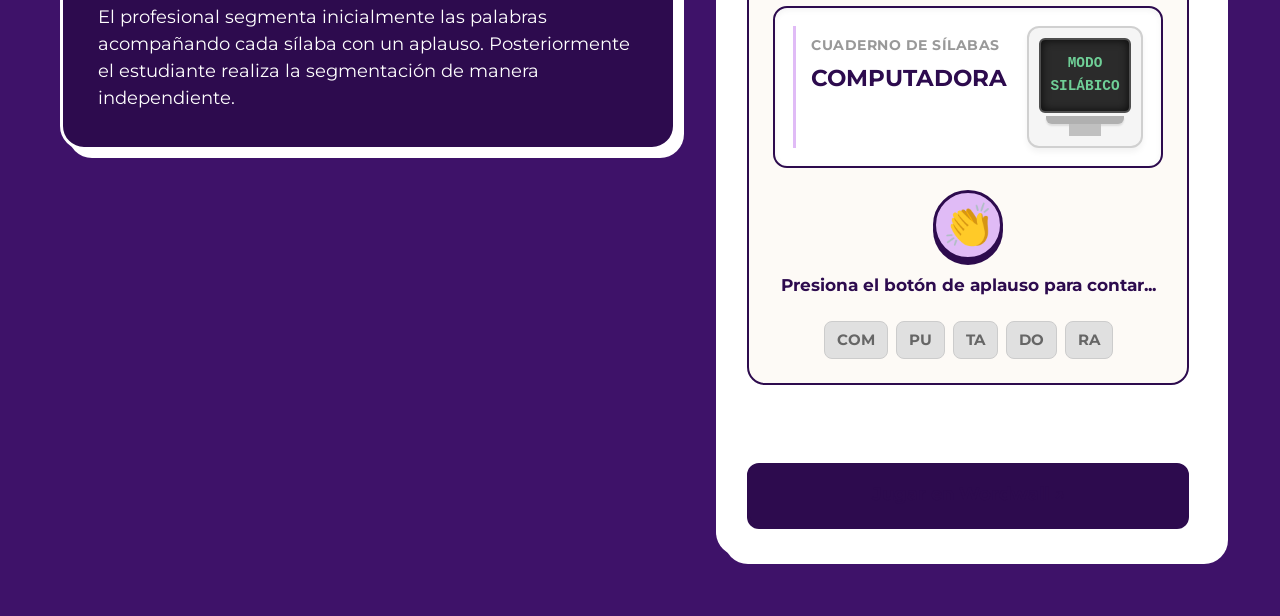
==== commit 411151bf: "Create full Léxico-Semántico page (lexico-semantico.html) with 10 child games, styling, and navigati" ====
--- a/fonologico.html
+++ b/fonologico.html
@@ -20,7 +20,7 @@
             <div class="navbar-right-links">
                 <a href="fonologico.html" class="navbar-link">Fonológico</a>
                 <a href="morfosintactico.html" class="navbar-link">Morfosintáctico</a>
-                <a href="semantico.html" class="navbar-link">Semántico</a>
+                <a href="lexico-semantico.html" class="navbar-link">Léxico Semántico</a>
                 <a href="pragmatico.html" class="navbar-link">Pragmático</a>
             </div>
         </div>
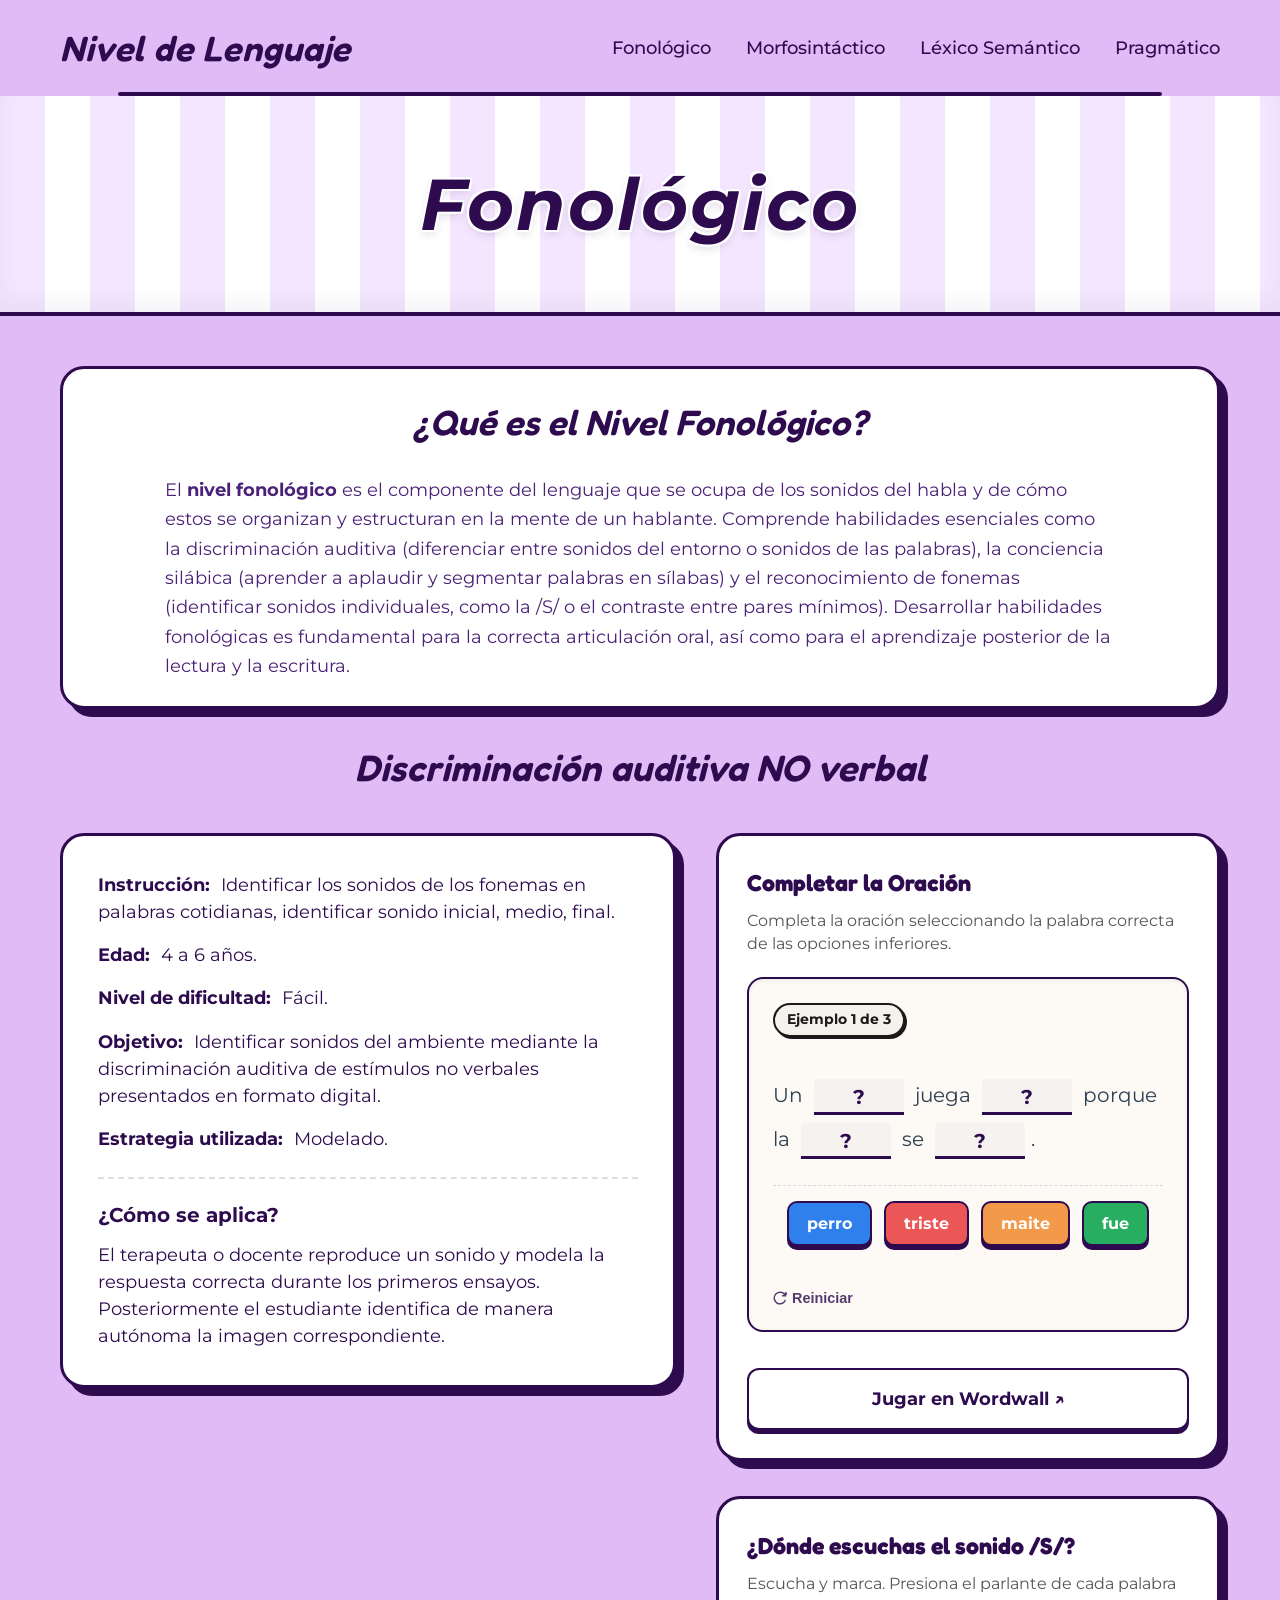
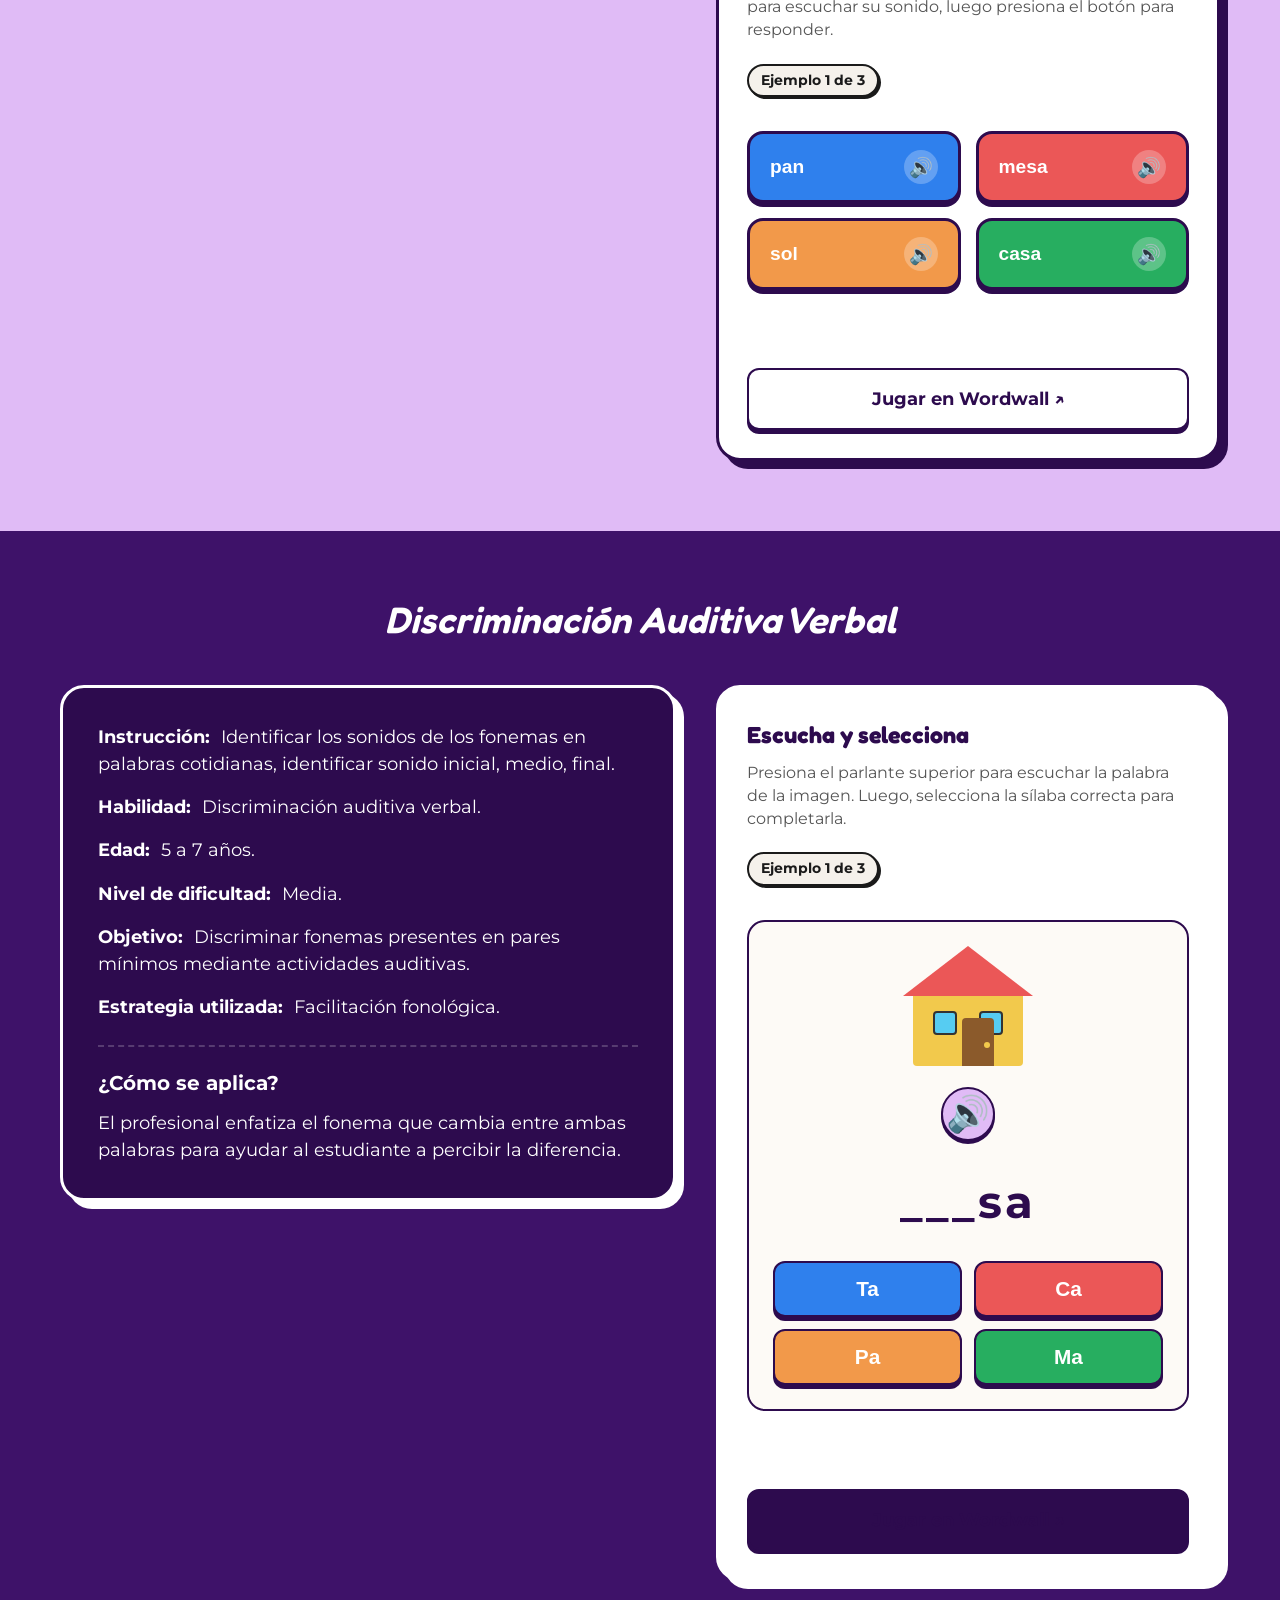
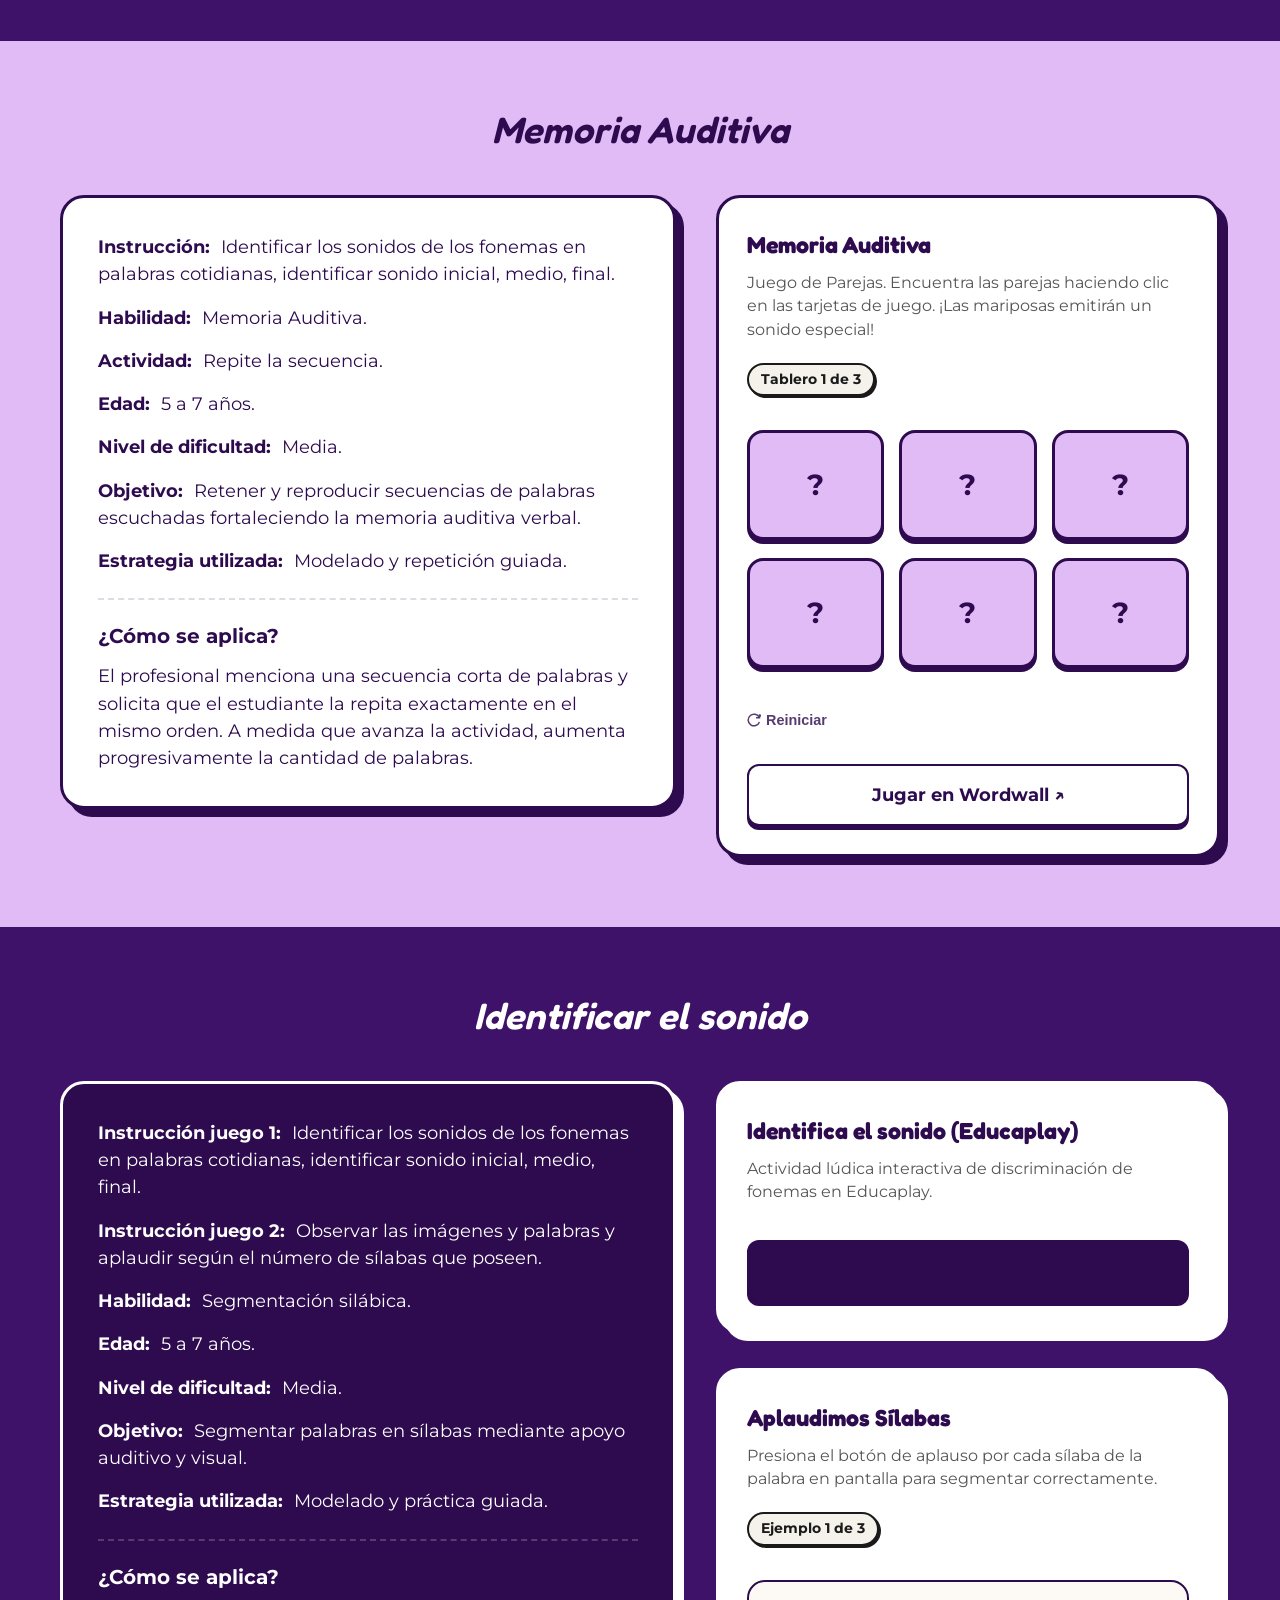
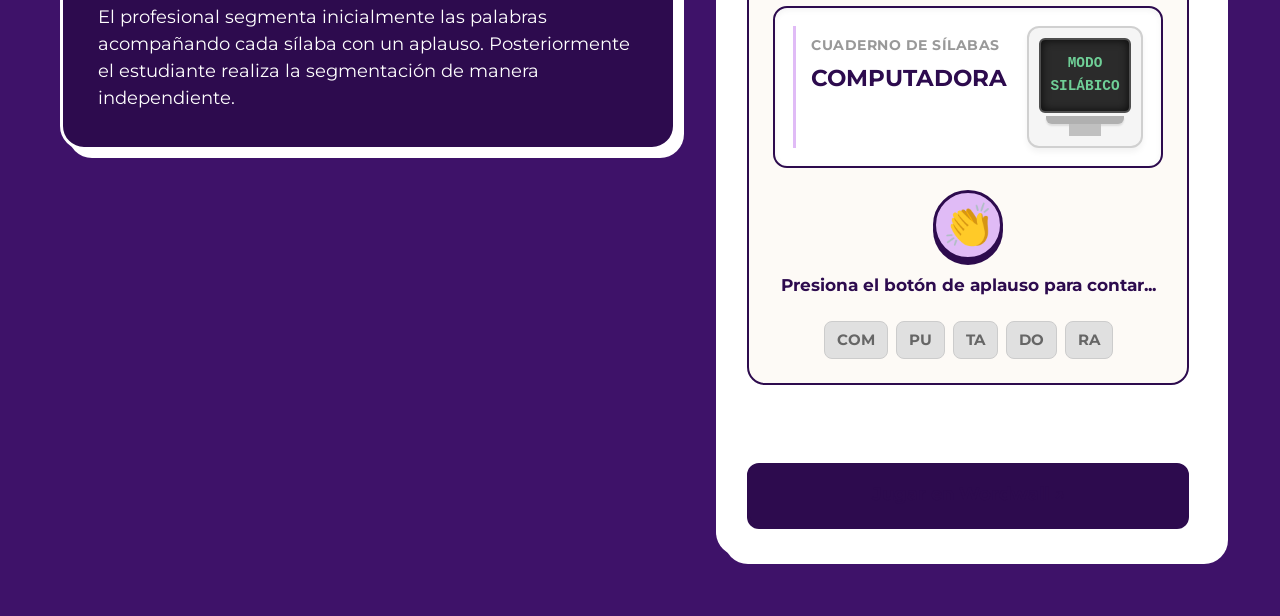
==== commit dae86ce0: "Style mobile navbar links as custom capsule buttons with staggered bouncy slide-in animation" ====
--- a/fonologico.html
+++ b/fonologico.html
@@ -18,10 +18,16 @@
                 <h1 class="navbar-title">Nivel de Lenguaje</h1>
             </a>
             <div class="navbar-right-links">
-                <a href="fonologico.html" class="navbar-link">Fonológico</a>
-                <a href="morfosintactico.html" class="navbar-link">Morfosintáctico</a>
-                <a href="lexico-semantico.html" class="navbar-link">Léxico Semántico</a>
-                <a href="pragmatico.html" class="navbar-link">Pragmático</a>
+                <a href="fonologico.html" class="navbar-link link-desktop">Fonológico</a>
+                <a href="morfosintactico.html" class="navbar-link link-desktop">Morfosintáctico</a>
+                <a href="lexico-semantico.html" class="navbar-link link-desktop">Léxico Semántico</a>
+                <a href="pragmatico.html" class="navbar-link link-desktop">Pragmático</a>
+                
+                <a href="pragmatico.html" class="navbar-link link-mobile">Pragmático</a>
+                <a href="fonologico.html" class="navbar-link link-mobile">Fonológico</a>
+                <a href="morfosintactico.html" class="navbar-link link-mobile">Morfosintáctico</a>
+                <a href="lexico-semantico.html" class="navbar-link link-mobile">Léxico</a>
+                <a href="lexico-semantico.html" class="navbar-link link-mobile">Semántico</a>
             </div>
         </div>
         <div class="navbar-line"></div>
--- a/styles.css
+++ b/styles.css
@@ -583,85 +583,116 @@
     line-height: 1.6;
 }
 
-/* ===== OVERLAY DE TRANSICIÓN CIRCULAR ===== */
+/* Links de navegación específicos para móvil/escritorio */
+.navbar-link.link-mobile {
+    display: none !important;
+}
+
+/* ===== OVERLAY DE TRANSICIÓN EN ROMPECABEZAS (PUZZLE) ===== */
 .page-transition-overlay {
     position: fixed;
     top: 0;
     left: 0;
     width: 100vw;
     height: 100vh;
-    background-color: #f5f1eb; /* Fondo por defecto */
-    z-index: 9999;
+    z-index: 99999;
     pointer-events: none;
-    clip-path: circle(0% at var(--ripple-x, 50%) var(--ripple-y, 50%));
-    transition: clip-path 0.85s cubic-bezier(0.76, 0, 0.24, 1), background-color 0.3s ease;
-    display: flex;
-    align-items: center;
-    justify-content: center;
-}
-
-/* Anillo/Borde negro para la transición circular */
-.page-transition-overlay::after {
-    content: '';
-    position: absolute;
-    border: 8px solid #1a1a1a; /* Borde negro neobrutalista grueso */
-    border-radius: 50%;
+    display: grid;
+    /* Columnas y filas dinámicas por JS (adaptables a móvil/escritorio) */
+    background-color: transparent;
+    overflow: hidden;
+}
+
+.page-transition-overlay.expanding,
+.page-transition-overlay.shrinking {
+    pointer-events: all;
+}
+
+/* Estilos de las piezas del puzle */
+.puzzle-piece {
+    width: 100%;
+    height: 100%;
+    position: relative;
+    overflow: visible;
     pointer-events: none;
-    box-sizing: border-box;
-    width: 283vmax; /* Diámetro máximo para cubrir esquinas de cualquier pantalla */
-    height: 283vmax;
-    left: calc(var(--ripple-x, 50%) - 141.5vmax);
-    top: calc(var(--ripple-y, 50%) - 141.5vmax);
     transform: scale(0);
-    transition: transform 0.85s cubic-bezier(0.76, 0, 0.24, 1);
-    z-index: 10000;
-}
-
-.page-transition-overlay.expanding {
-    clip-path: circle(150% at var(--ripple-x, 50%) var(--ripple-y, 50%)) !important;
-    pointer-events: all;
-}
-.page-transition-overlay.expanding::after {
-    transform: scale(1) !important;
-}
-
-.page-transition-overlay.shrinking {
-    clip-path: circle(0% at var(--ripple-x, 50%) var(--ripple-y, 50%)) !important;
-    pointer-events: all;
-}
-.page-transition-overlay.shrinking::after {
-    transform: scale(0) !important;
+    opacity: 0;
+    transition: transform 0.5s cubic-bezier(0.175, 0.885, 0.32, 1.275), opacity 0.3s ease;
+    z-index: 1;
+}
+
+.puzzle-piece svg {
+    width: 100%;
+    height: 100%;
+    overflow: visible;
+    display: block;
+}
+
+.puzzle-piece path {
+    fill: var(--puzzle-color, #1a1a1a);
+    stroke: #1a1a1a;
+    stroke-width: 3.5px;
+    stroke-linejoin: round;
+}
+
+/* Color de las piezas adaptadas al tema */
+body.green-theme {
+    --puzzle-color: #cce2d3;
+}
+body.purple-theme {
+    --puzzle-color: #dcd0f0;
+}
+body.terracotta-theme {
+    --puzzle-color: #f2cebf;
+}
+body.amber-theme {
+    --puzzle-color: #f5e5b3;
 }
 
 /* Texto de la Transición */
 .transition-text {
-    font-family: 'Montserrat', sans-serif;
-    font-size: 3.8rem;
-    font-style: italic;
-    font-weight: 700;
+    position: fixed;
+    top: 50%;
+    left: 50%;
+    transform: translate(-50%, -50%) scale(0.85);
+    font-family: 'Fredoka', sans-serif;
+    font-size: 5.8rem;
+    font-weight: 900;
+    line-height: 1.05;
     text-align: center;
     opacity: 0;
-    transform: scale(0.85);
-    transition: opacity 0.4s ease, transform 0.4s ease;
     pointer-events: none;
     user-select: none;
     letter-spacing: 1px;
+    transition: opacity 0.4s ease, transform 0.4s ease;
+    z-index: 100000;
+    /* Borde grueso blanco neobrutalista para el texto */
+    text-shadow: 
+        3px 3px 0px #ffffff, 
+        -3px -3px 0px #ffffff, 
+        3px -3px 0px #ffffff, 
+        -3px 3px 0px #ffffff,
+        3px 0px 0px #ffffff,
+        -3px 0px 0px #ffffff,
+        0px 3px 0px #ffffff,
+        0px -3px 0px #ffffff;
 }
 
 .page-transition-overlay.expanding .transition-text {
     opacity: 1;
-    transform: scale(1);
-    transition-delay: 0.1s;
+    transform: translate(-50%, -50%) scale(1);
+    transition-delay: 0.25s;
 }
 
 .page-transition-overlay.shrinking .transition-text {
     opacity: 0;
-    transform: scale(0.95);
+    transform: translate(-50%, -50%) scale(0.95);
 }
 
 @media (max-width: 768px) {
     .transition-text {
-        font-size: 2.6rem;
+        font-size: 3.4rem;
+        line-height: 1.1;
     }
 }
 
@@ -3192,10 +3223,28 @@
     }
 
     .navbar-right-links {
-        width: auto !important; /* Desactivar anchos fijos en móviles */
+        width: 100% !important; /* Que ocupe toda la línea para centrarse bajo el título */
         order: 2; /* Enlaces abajo */
-        display: flex;
+        display: none !important; /* Oculto por defecto en móviles */
         gap: 15px;
+        justify-content: center;
+        margin-top: 10px;
+    }
+
+    .navbar-right-links.menu-active {
+        display: flex !important; /* Mostrar al activarse */
+        animation: slideDownMenu 0.3s cubic-bezier(0.175, 0.885, 0.32, 1.275) forwards;
+    }
+
+    @keyframes slideDownMenu {
+        0% {
+            opacity: 0;
+            transform: translateY(-8px) scale(0.96);
+        }
+        100% {
+            opacity: 1;
+            transform: translateY(0) scale(1);
+        }
     }
 
     .navbar-title-link {
@@ -3209,8 +3258,66 @@
         margin-bottom: 0;
     }
 
-    .navbar-link {
-        font-size: 0.95rem;
+    .navbar-link.link-desktop {
+        display: none !important;
+    }
+
+    .navbar-right-links.menu-active {
+        display: flex !important;
+        flex-direction: column !important;
+        align-items: center !important;
+        gap: 15px !important;
+        margin-top: 15px !important;
+        width: 100% !important;
+    }
+
+    .navbar-link.link-mobile {
+        display: flex !important;
+        width: 290px;
+        max-width: 90%;
+        height: 62px;
+        justify-content: center;
+        align-items: center;
+        background-color: #ffe7c4 !important;
+        border: 4px solid #fbb03b !important;
+        border-radius: 50px !important;
+        color: #000000 !important;
+        font-family: 'Fredoka', sans-serif !important;
+        font-size: 1.55rem !important;
+        font-weight: 700 !important;
+        text-decoration: underline !important;
+        text-underline-offset: 4px;
+        box-shadow: 0 4px 0px rgba(0,0,0,0.15) !important;
+        transition: transform 0.1s ease, box-shadow 0.1s ease, background-color 0.2s ease !important;
+        box-sizing: border-box !important;
+        opacity: 0; /* Por defecto ocultos para animar su aparición */
+    }
+
+    .navbar-link.link-mobile:active {
+        transform: translateY(2px) !important;
+        box-shadow: 0 2px 0px rgba(0,0,0,0.15) !important;
+    }
+
+    /* Animación de despliegue escalonado para cada botón móvil */
+    .navbar-right-links.menu-active .link-mobile {
+        animation: slideInCapsule 0.4s cubic-bezier(0.175, 0.885, 0.32, 1.275) forwards;
+    }
+
+    .navbar-right-links.menu-active .link-mobile:nth-child(5) { animation-delay: 0.05s; }
+    .navbar-right-links.menu-active .link-mobile:nth-child(6) { animation-delay: 0.1s; }
+    .navbar-right-links.menu-active .link-mobile:nth-child(7) { animation-delay: 0.15s; }
+    .navbar-right-links.menu-active .link-mobile:nth-child(8) { animation-delay: 0.2s; }
+    .navbar-right-links.menu-active .link-mobile:nth-child(9) { animation-delay: 0.25s; }
+
+    @keyframes slideInCapsule {
+        0% {
+            opacity: 0;
+            transform: translateY(-15px) scale(0.9);
+        }
+        100% {
+            opacity: 1;
+            transform: translateY(0) scale(1);
+        }
     }
 
     .navbar-line {
@@ -3581,3 +3688,153 @@
     }
 }
 
+/* SPARKLING TITLE EFFECTS */
+.sparkle-container {
+    position: relative;
+    display: inline-block;
+}
+
+.sparkle-spawner {
+    position: absolute;
+    width: 0;
+    height: 0;
+    pointer-events: none;
+    z-index: 10;
+}
+
+.sparkle-pill {
+    position: absolute;
+    width: 6px;
+    height: 18px;
+    background-color: var(--sparkle-fill, #145c7a);
+    border: 2px solid #1a1a1a;
+    border-radius: 9999px;
+    opacity: 0;
+    transform-origin: bottom center;
+    pointer-events: none;
+}
+
+/* Theme-specific sparkle colors */
+body.green-theme {
+    --sparkle-fill: #145c7a;
+}
+body.purple-theme {
+    --sparkle-fill: #9b59b6;
+}
+body.terracotta-theme {
+    --sparkle-fill: #e67e22;
+}
+body.amber-theme {
+    --sparkle-fill: #f1c40f;
+}
+
+/* Animations for Right Corner */
+@keyframes pop-sparkle-right-1 {
+    0% {
+        transform: translate(0, 0) scale(0) rotate(0deg);
+        opacity: 0;
+    }
+    15% {
+        opacity: 1;
+    }
+    50% {
+        transform: translate(10px, -20px) scale(1) rotate(15deg);
+        opacity: 1;
+    }
+    100% {
+        transform: translate(15px, -30px) scale(0) rotate(30deg);
+        opacity: 0;
+    }
+}
+
+@keyframes pop-sparkle-right-2 {
+    0% {
+        transform: translate(0, 0) scale(0) rotate(45deg);
+        opacity: 0;
+    }
+    15% {
+        opacity: 1;
+    }
+    50% {
+        transform: translate(22px, -12px) scale(1) rotate(45deg);
+        opacity: 1;
+    }
+    100% {
+        transform: translate(32px, -18px) scale(0) rotate(45deg);
+        opacity: 0;
+    }
+}
+
+@keyframes pop-sparkle-right-3 {
+    0% {
+        transform: translate(0, 0) scale(0) rotate(90deg);
+        opacity: 0;
+    }
+    15% {
+        opacity: 1;
+    }
+    50% {
+        transform: translate(22px, 8px) scale(1) rotate(75deg);
+        opacity: 1;
+    }
+    100% {
+        transform: translate(32px, 12px) scale(0) rotate(60deg);
+        opacity: 0;
+    }
+}
+
+/* Animations for Left Corner */
+@keyframes pop-sparkle-left-1 {
+    0% {
+        transform: translate(0, 0) scale(0) rotate(0deg);
+        opacity: 0;
+    }
+    15% {
+        opacity: 1;
+    }
+    50% {
+        transform: translate(-10px, -20px) scale(1) rotate(-15deg);
+        opacity: 1;
+    }
+    100% {
+        transform: translate(-15px, -30px) scale(0) rotate(-30deg);
+        opacity: 0;
+    }
+}
+
+@keyframes pop-sparkle-left-2 {
+    0% {
+        transform: translate(0, 0) scale(0) rotate(-45deg);
+        opacity: 0;
+    }
+    15% {
+        opacity: 1;
+    }
+    50% {
+        transform: translate(-22px, -12px) scale(1) rotate(-45deg);
+        opacity: 1;
+    }
+    100% {
+        transform: translate(-32px, -18px) scale(0) rotate(-45deg);
+        opacity: 0;
+    }
+}
+
+@keyframes pop-sparkle-left-3 {
+    0% {
+        transform: translate(0, 0) scale(0) rotate(-90deg);
+        opacity: 0;
+    }
+    15% {
+        opacity: 1;
+    }
+    50% {
+        transform: translate(-22px, 8px) scale(1) rotate(-75deg);
+        opacity: 1;
+    }
+    100% {
+        transform: translate(-32px, 12px) scale(0) rotate(-60deg);
+        opacity: 0;
+    }
+}
+
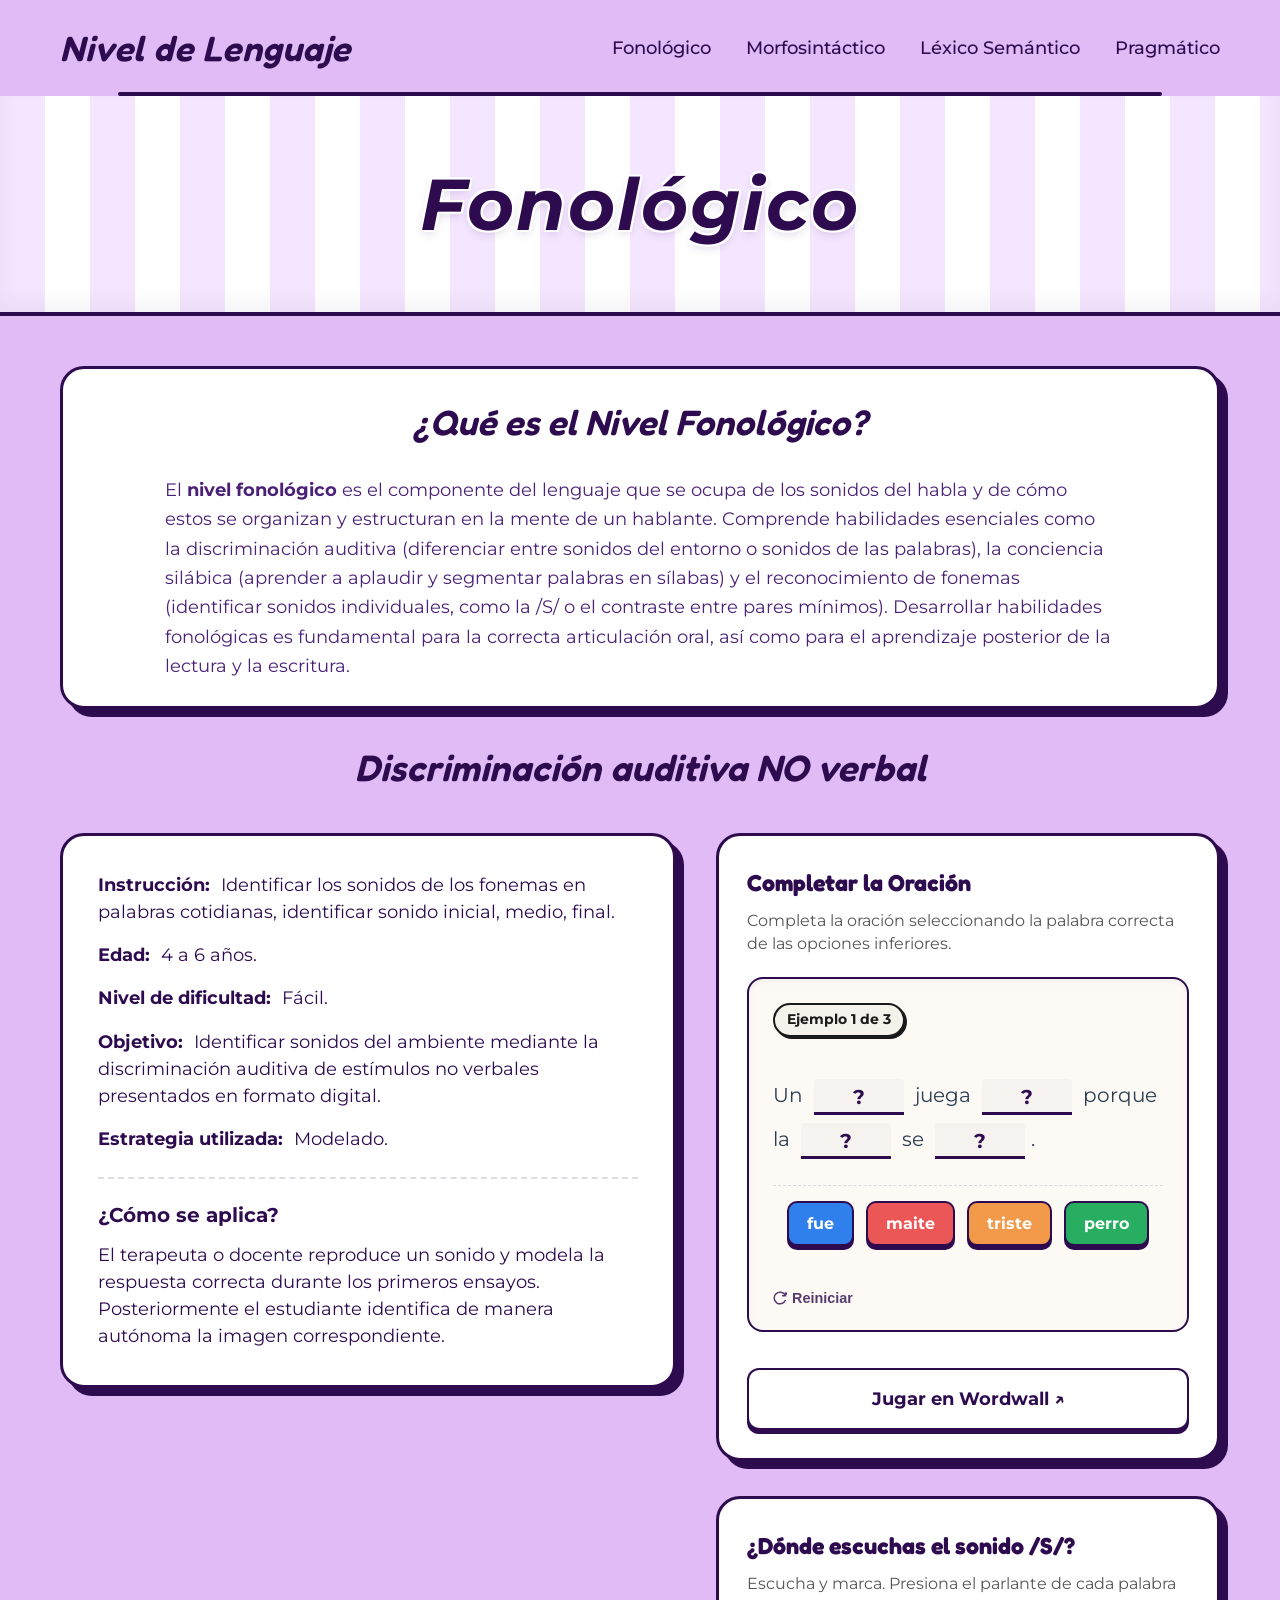
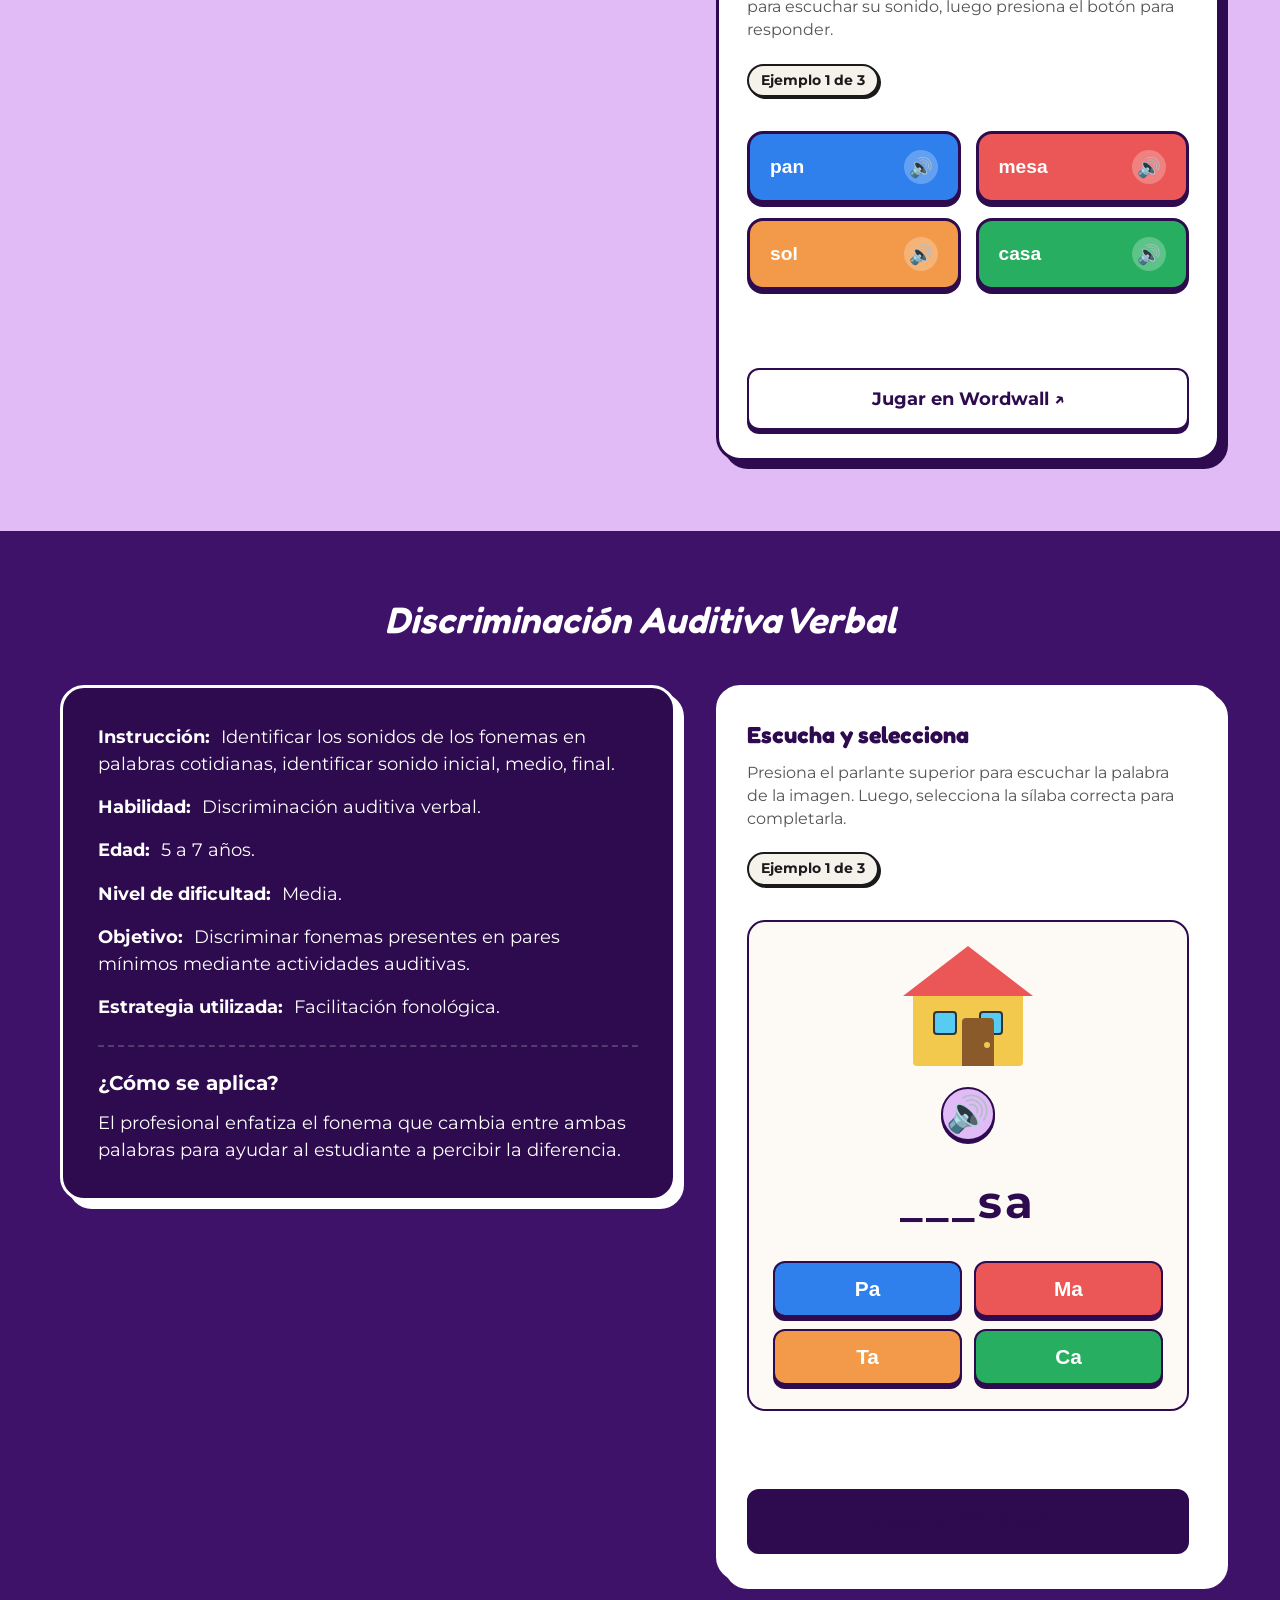
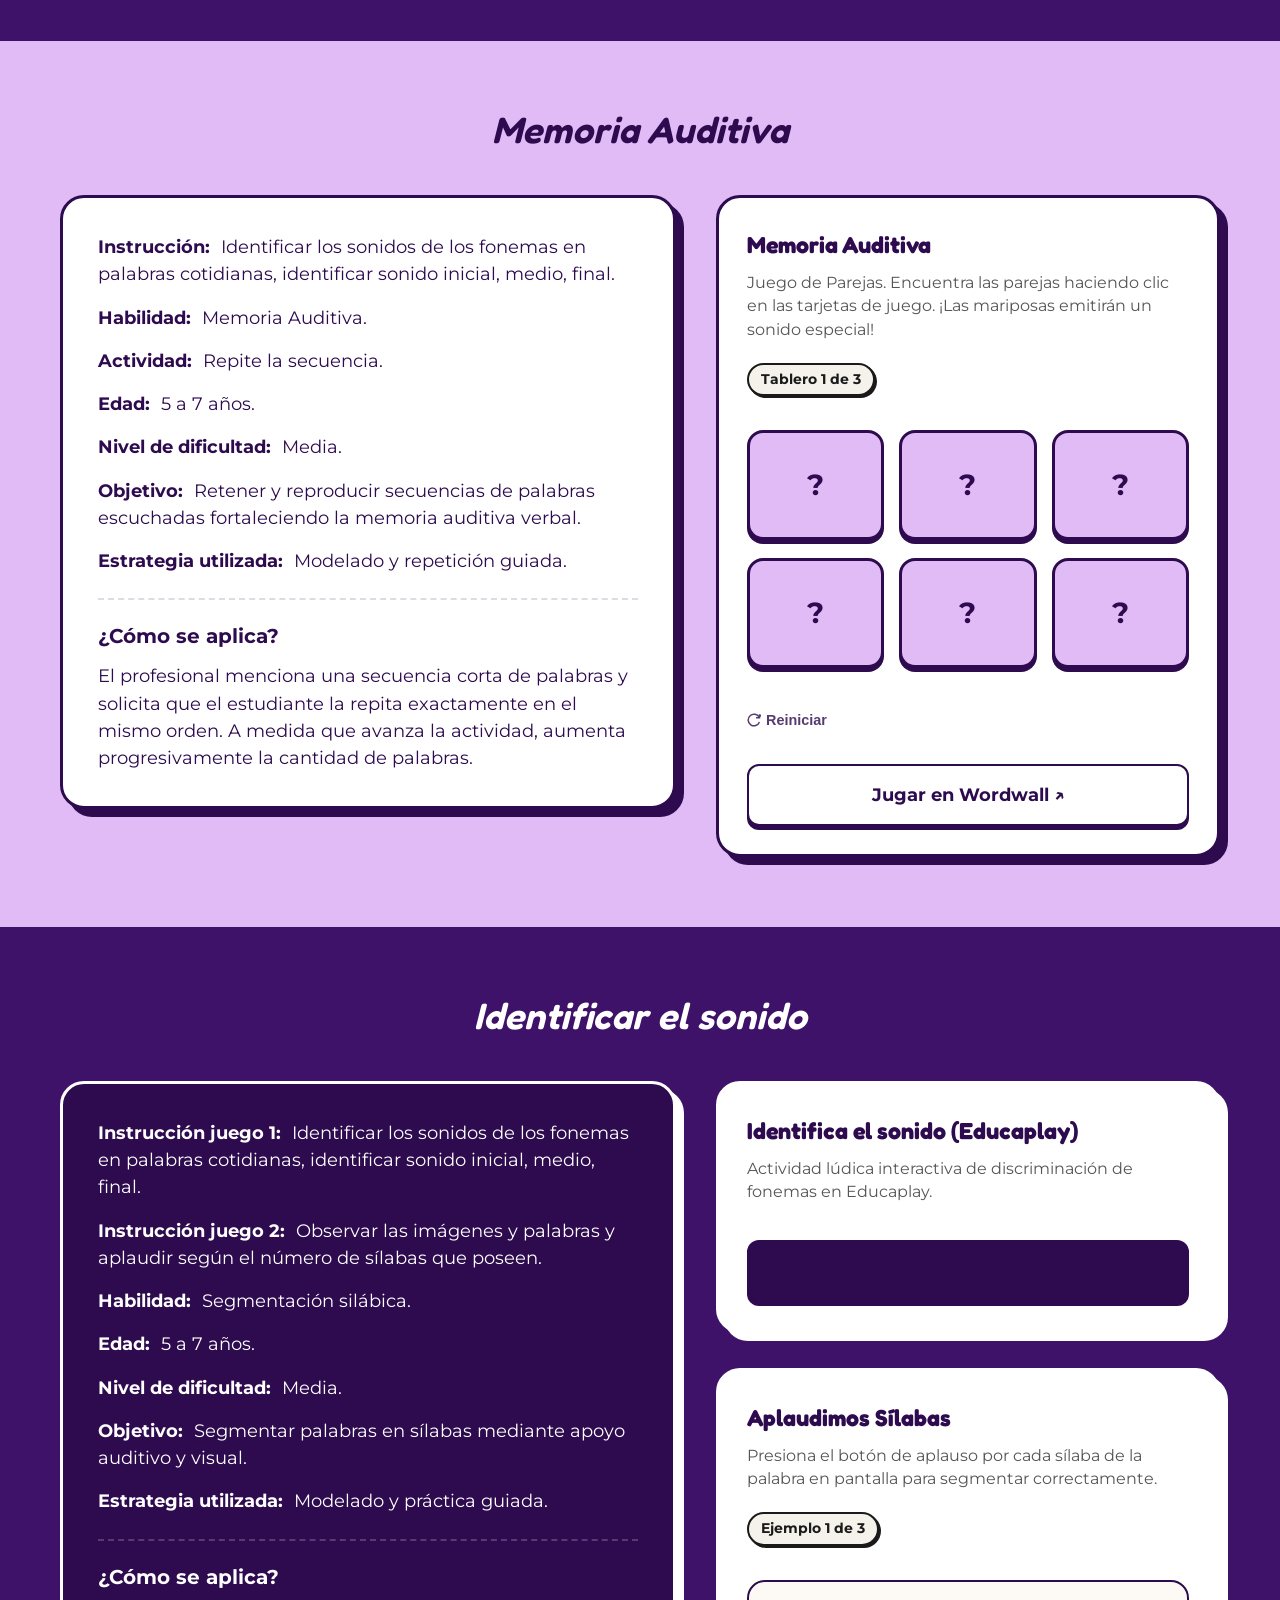
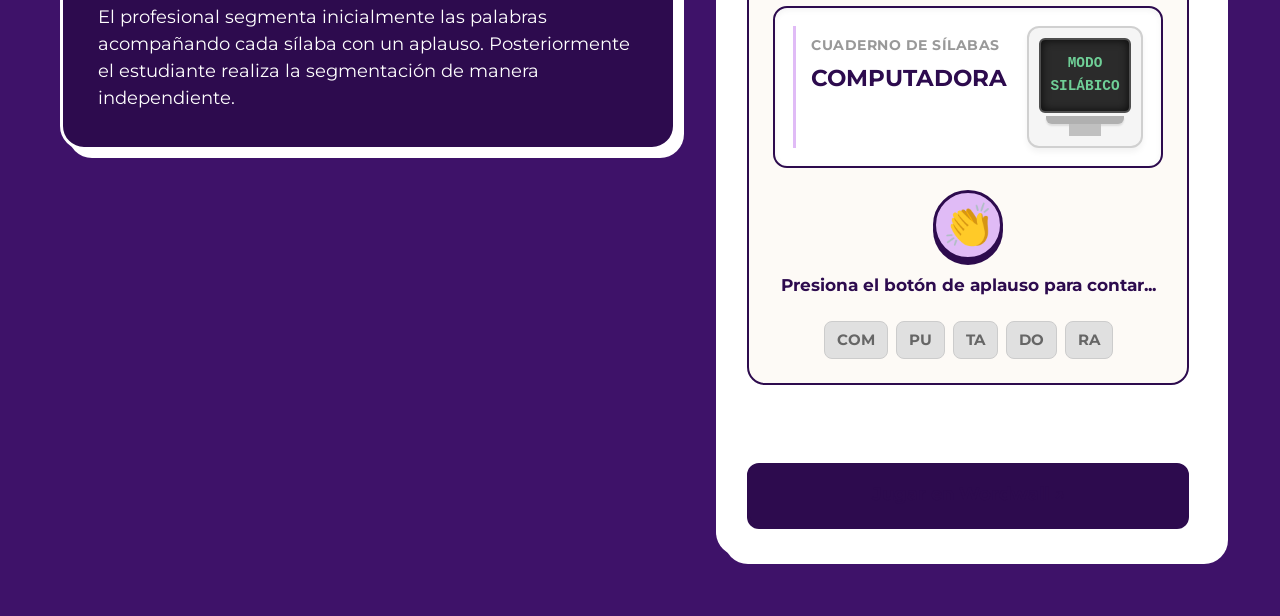
==== commit 24d9f7da: "Fix mobile navbar toggle on index.html, update capsule buttons to correspond to level theme colors, " ====
--- a/fonologico.html
+++ b/fonologico.html
@@ -23,11 +23,11 @@
                 <a href="lexico-semantico.html" class="navbar-link link-desktop">Léxico Semántico</a>
                 <a href="pragmatico.html" class="navbar-link link-desktop">Pragmático</a>
                 
-                <a href="pragmatico.html" class="navbar-link link-mobile">Pragmático</a>
-                <a href="fonologico.html" class="navbar-link link-mobile">Fonológico</a>
-                <a href="morfosintactico.html" class="navbar-link link-mobile">Morfosintáctico</a>
-                <a href="lexico-semantico.html" class="navbar-link link-mobile">Léxico</a>
-                <a href="lexico-semantico.html" class="navbar-link link-mobile">Semántico</a>
+                <a href="pragmatico.html" class="navbar-link link-mobile mobile-pragmatico">Pragmático</a>
+                <a href="fonologico.html" class="navbar-link link-mobile mobile-fonologico">Fonológico</a>
+                <a href="morfosintactico.html" class="navbar-link link-mobile mobile-morfosintactico">Morfosintáctico</a>
+                <a href="lexico-semantico.html" class="navbar-link link-mobile mobile-lexico">Léxico</a>
+                <a href="lexico-semantico.html" class="navbar-link link-mobile mobile-semantico">Semántico</a>
             </div>
         </div>
         <div class="navbar-line"></div>
--- a/styles.css
+++ b/styles.css
@@ -3278,19 +3278,39 @@
         height: 62px;
         justify-content: center;
         align-items: center;
-        background-color: #ffe7c4 !important;
-        border: 4px solid #fbb03b !important;
+        border: 4px solid #1a1a1a !important;
         border-radius: 50px !important;
-        color: #000000 !important;
         font-family: 'Fredoka', sans-serif !important;
         font-size: 1.55rem !important;
         font-weight: 700 !important;
-        text-decoration: underline !important;
-        text-underline-offset: 4px;
+        text-decoration: none !important; /* Sin subrayado */
         box-shadow: 0 4px 0px rgba(0,0,0,0.15) !important;
         transition: transform 0.1s ease, box-shadow 0.1s ease, background-color 0.2s ease !important;
         box-sizing: border-box !important;
         opacity: 0; /* Por defecto ocultos para animar su aparición */
+    }
+
+    /* Colores por tema de cada nivel */
+    .navbar-link.link-mobile.mobile-pragmatico {
+        background-color: #cce2d3 !important;
+        border-color: #1b4d3e !important;
+        color: #1b4d3e !important;
+    }
+    .navbar-link.link-mobile.mobile-fonologico {
+        background-color: #dcd0f0 !important;
+        border-color: #2d0b4e !important;
+        color: #2d0b4e !important;
+    }
+    .navbar-link.link-mobile.mobile-morfosintactico {
+        background-color: #f2cebf !important;
+        border-color: #4e1f13 !important;
+        color: #4e1f13 !important;
+    }
+    .navbar-link.link-mobile.mobile-lexico,
+    .navbar-link.link-mobile.mobile-semantico {
+        background-color: #f5e5b3 !important;
+        border-color: #7c5a0b !important;
+        color: #7c5a0b !important;
     }
 
     .navbar-link.link-mobile:active {
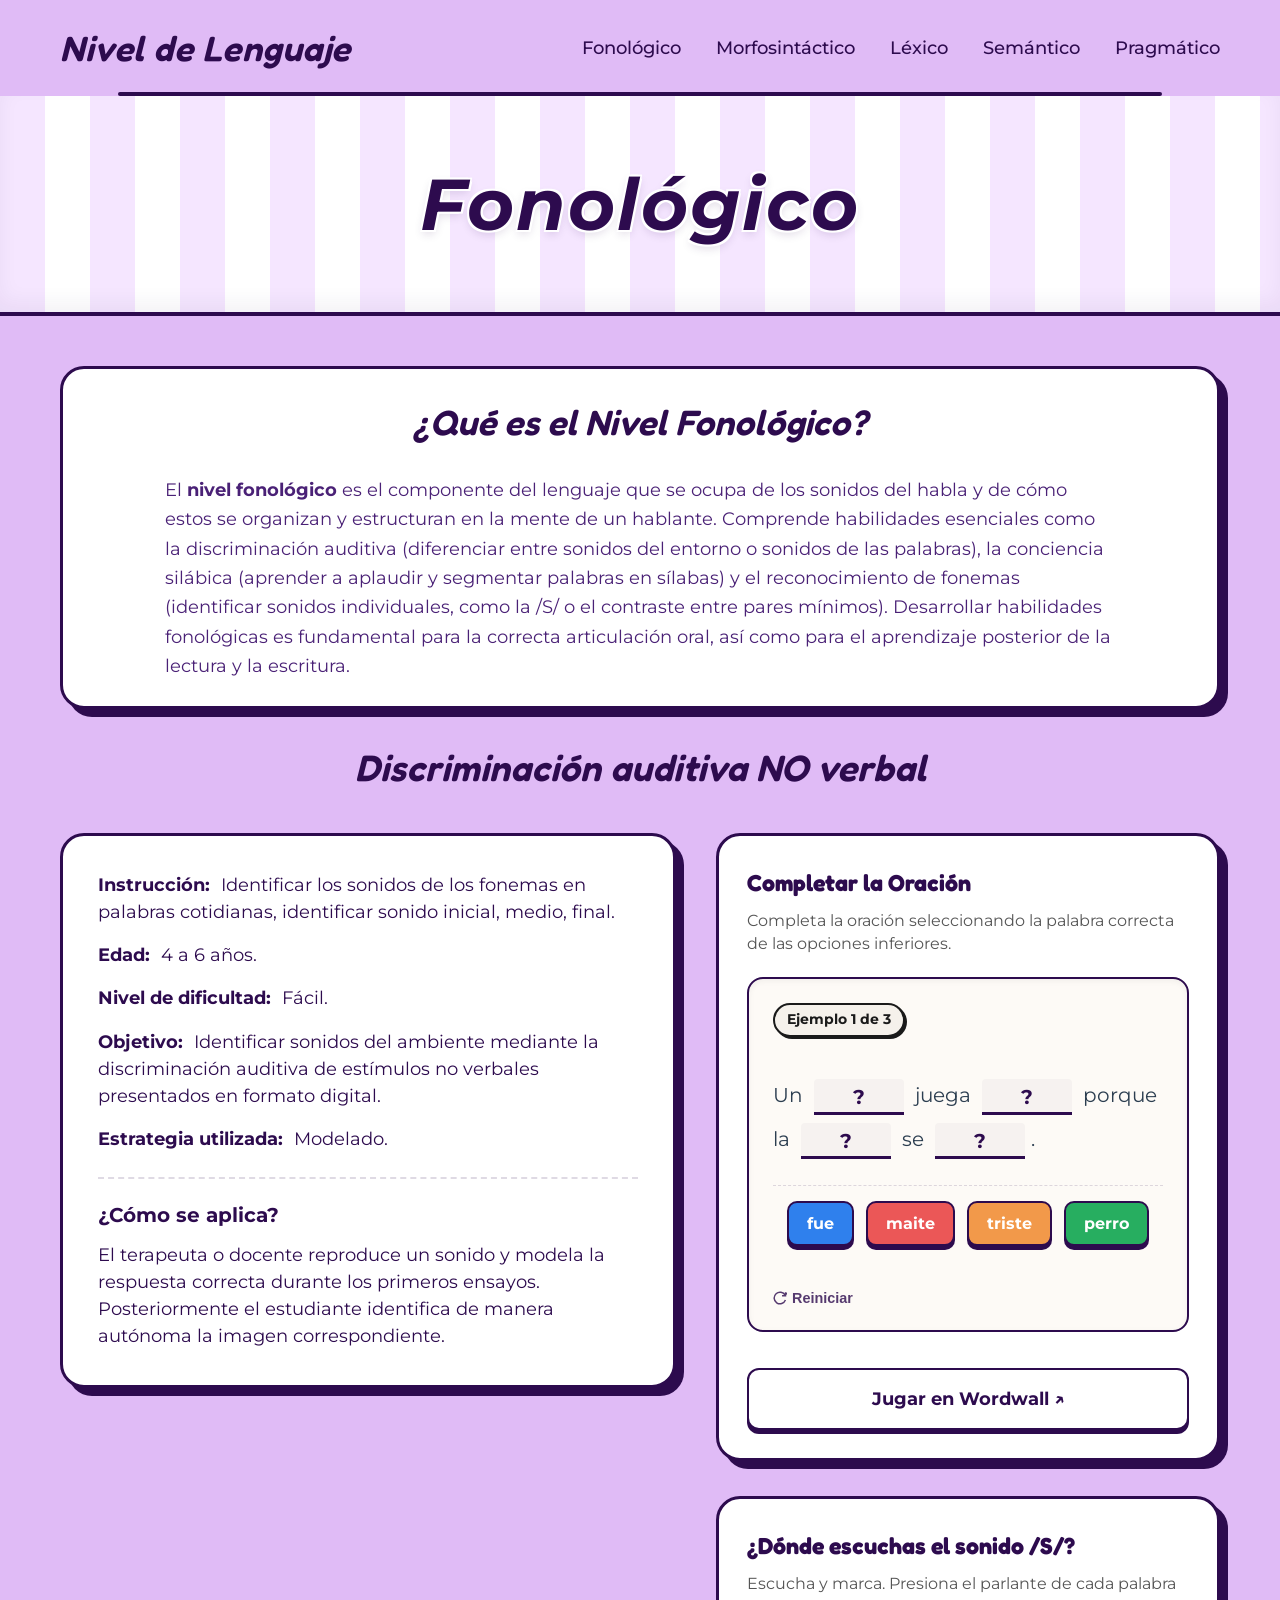
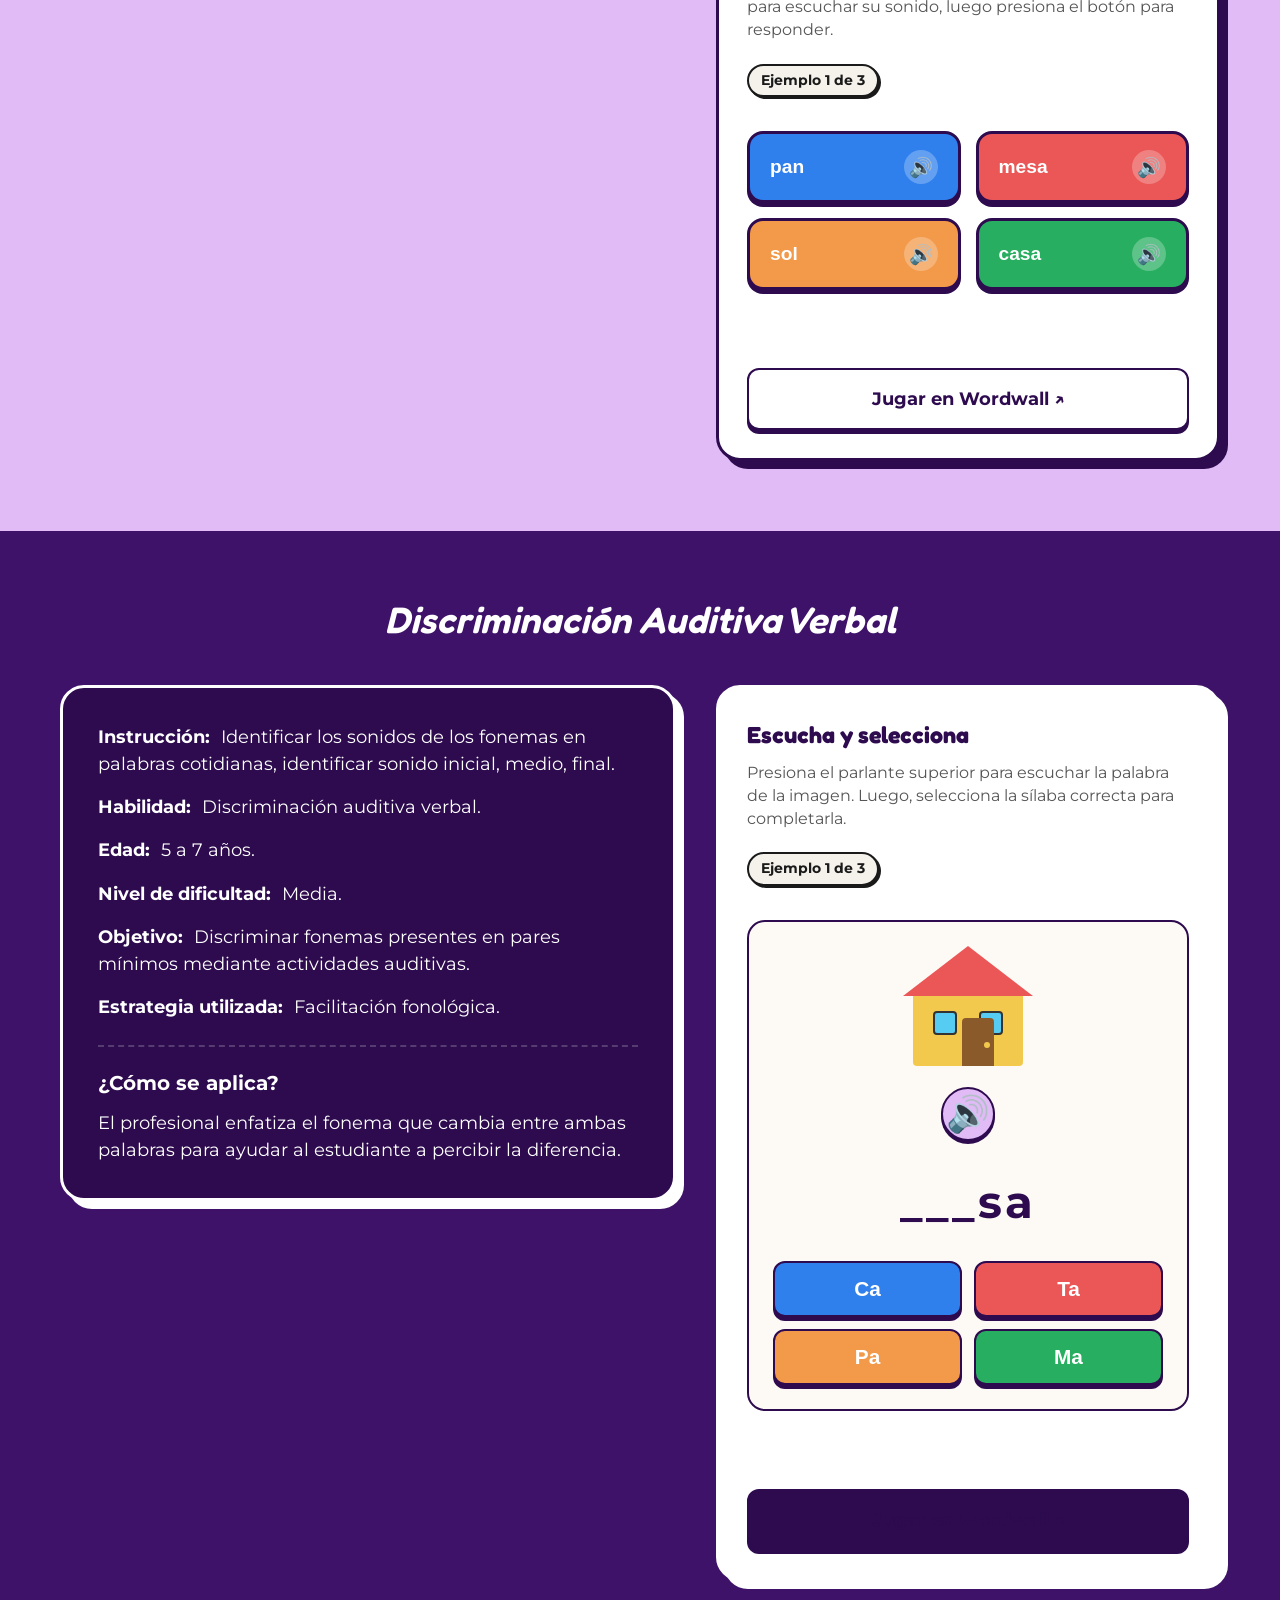
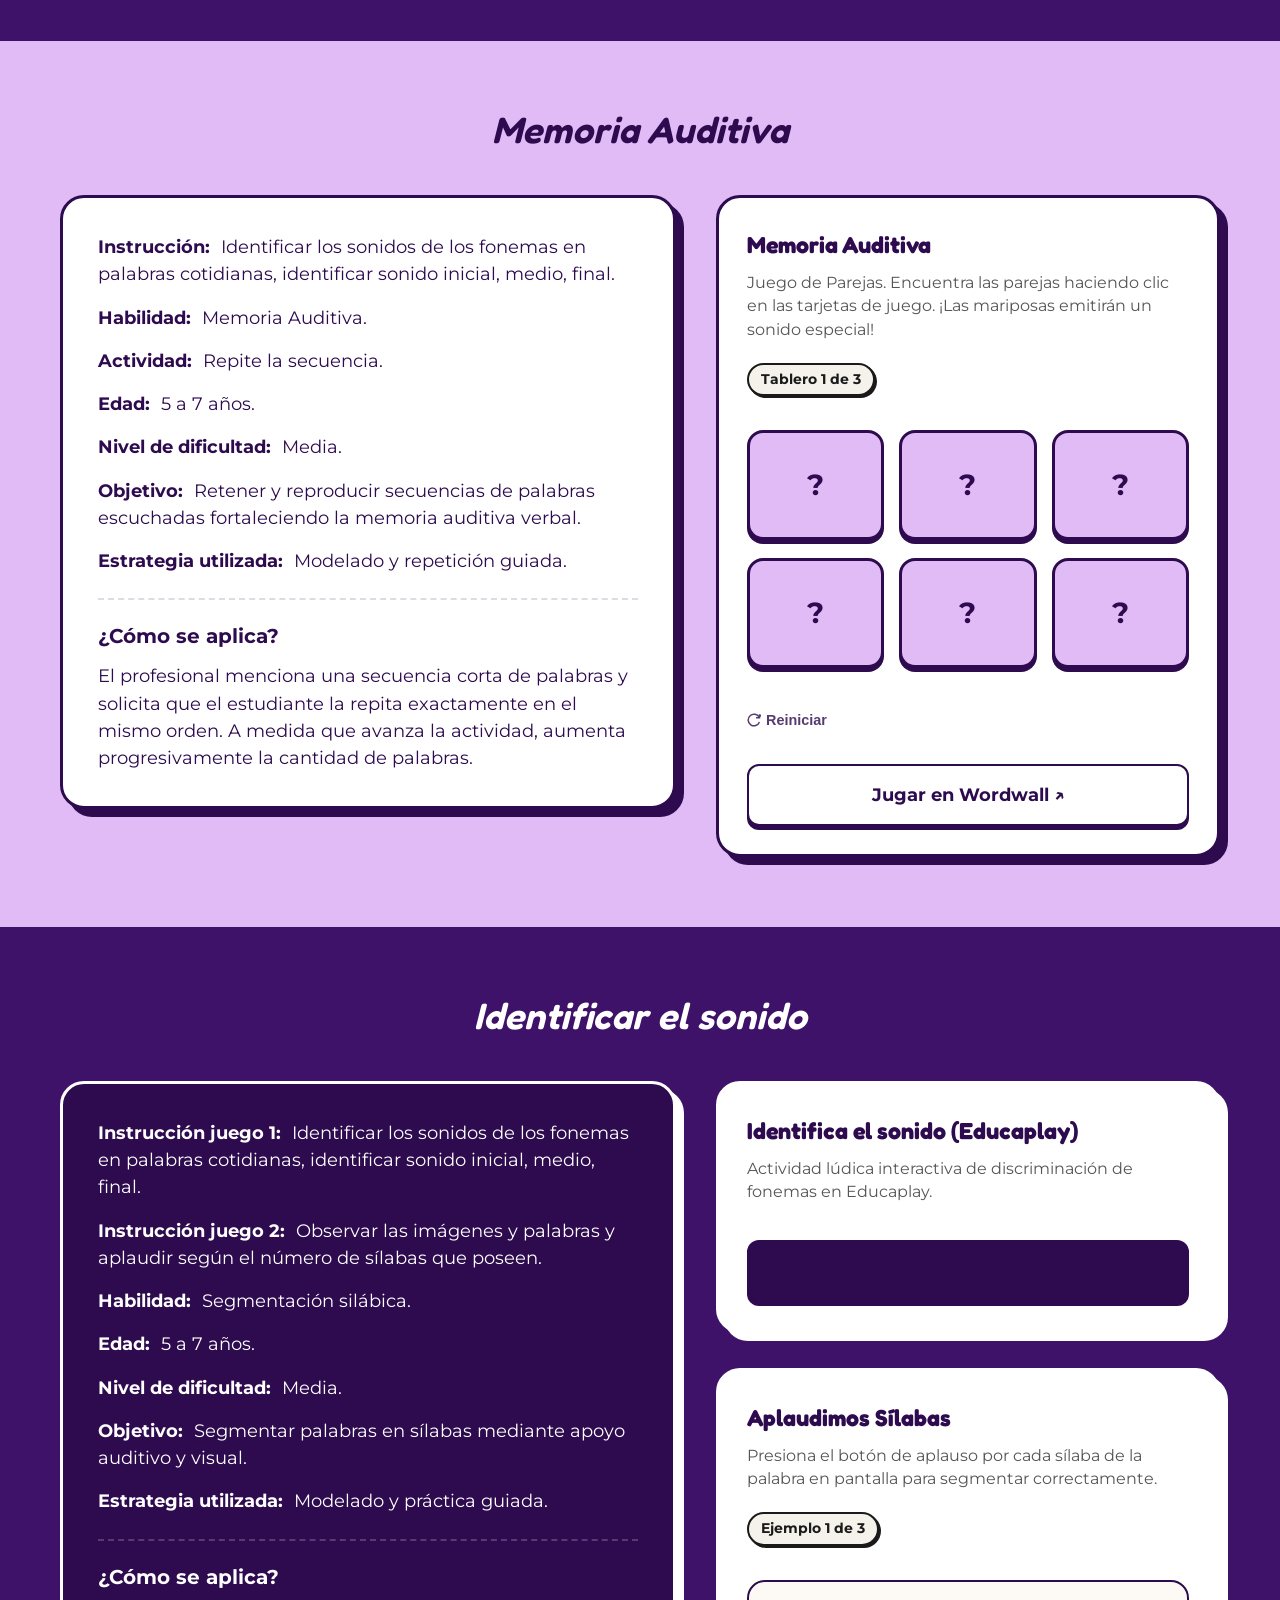
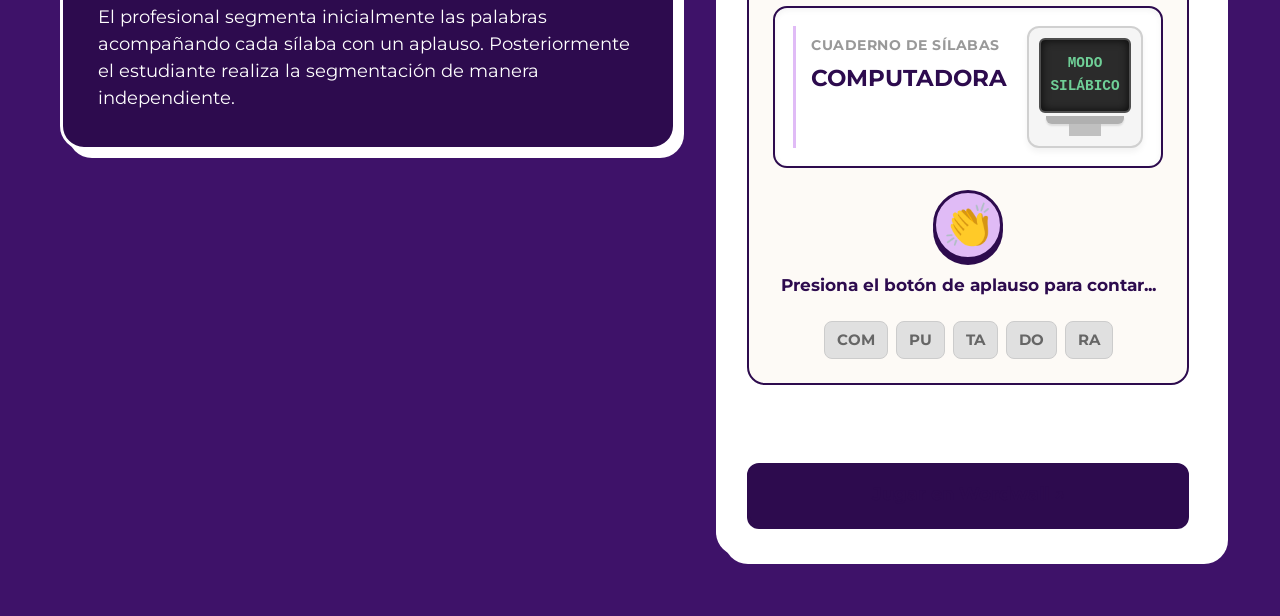
==== commit 30f3aab7: "Split Léxico Semántico into two separate pages: lexico.html and semantico.html, update desktop/mobil" ====
--- a/fonologico.html
+++ b/fonologico.html
@@ -20,14 +20,15 @@
             <div class="navbar-right-links">
                 <a href="fonologico.html" class="navbar-link link-desktop">Fonológico</a>
                 <a href="morfosintactico.html" class="navbar-link link-desktop">Morfosintáctico</a>
-                <a href="lexico-semantico.html" class="navbar-link link-desktop">Léxico Semántico</a>
+                <a href="lexico.html" class="navbar-link link-desktop">Léxico</a>
+                <a href="semantico.html" class="navbar-link link-desktop">Semántico</a>
                 <a href="pragmatico.html" class="navbar-link link-desktop">Pragmático</a>
                 
                 <a href="pragmatico.html" class="navbar-link link-mobile mobile-pragmatico">Pragmático</a>
                 <a href="fonologico.html" class="navbar-link link-mobile mobile-fonologico">Fonológico</a>
                 <a href="morfosintactico.html" class="navbar-link link-mobile mobile-morfosintactico">Morfosintáctico</a>
-                <a href="lexico-semantico.html" class="navbar-link link-mobile mobile-lexico">Léxico</a>
-                <a href="lexico-semantico.html" class="navbar-link link-mobile mobile-semantico">Semántico</a>
+                <a href="lexico.html" class="navbar-link link-mobile mobile-lexico">Léxico</a>
+                <a href="semantico.html" class="navbar-link link-mobile mobile-semantico">Semántico</a>
             </div>
         </div>
         <div class="navbar-line"></div>
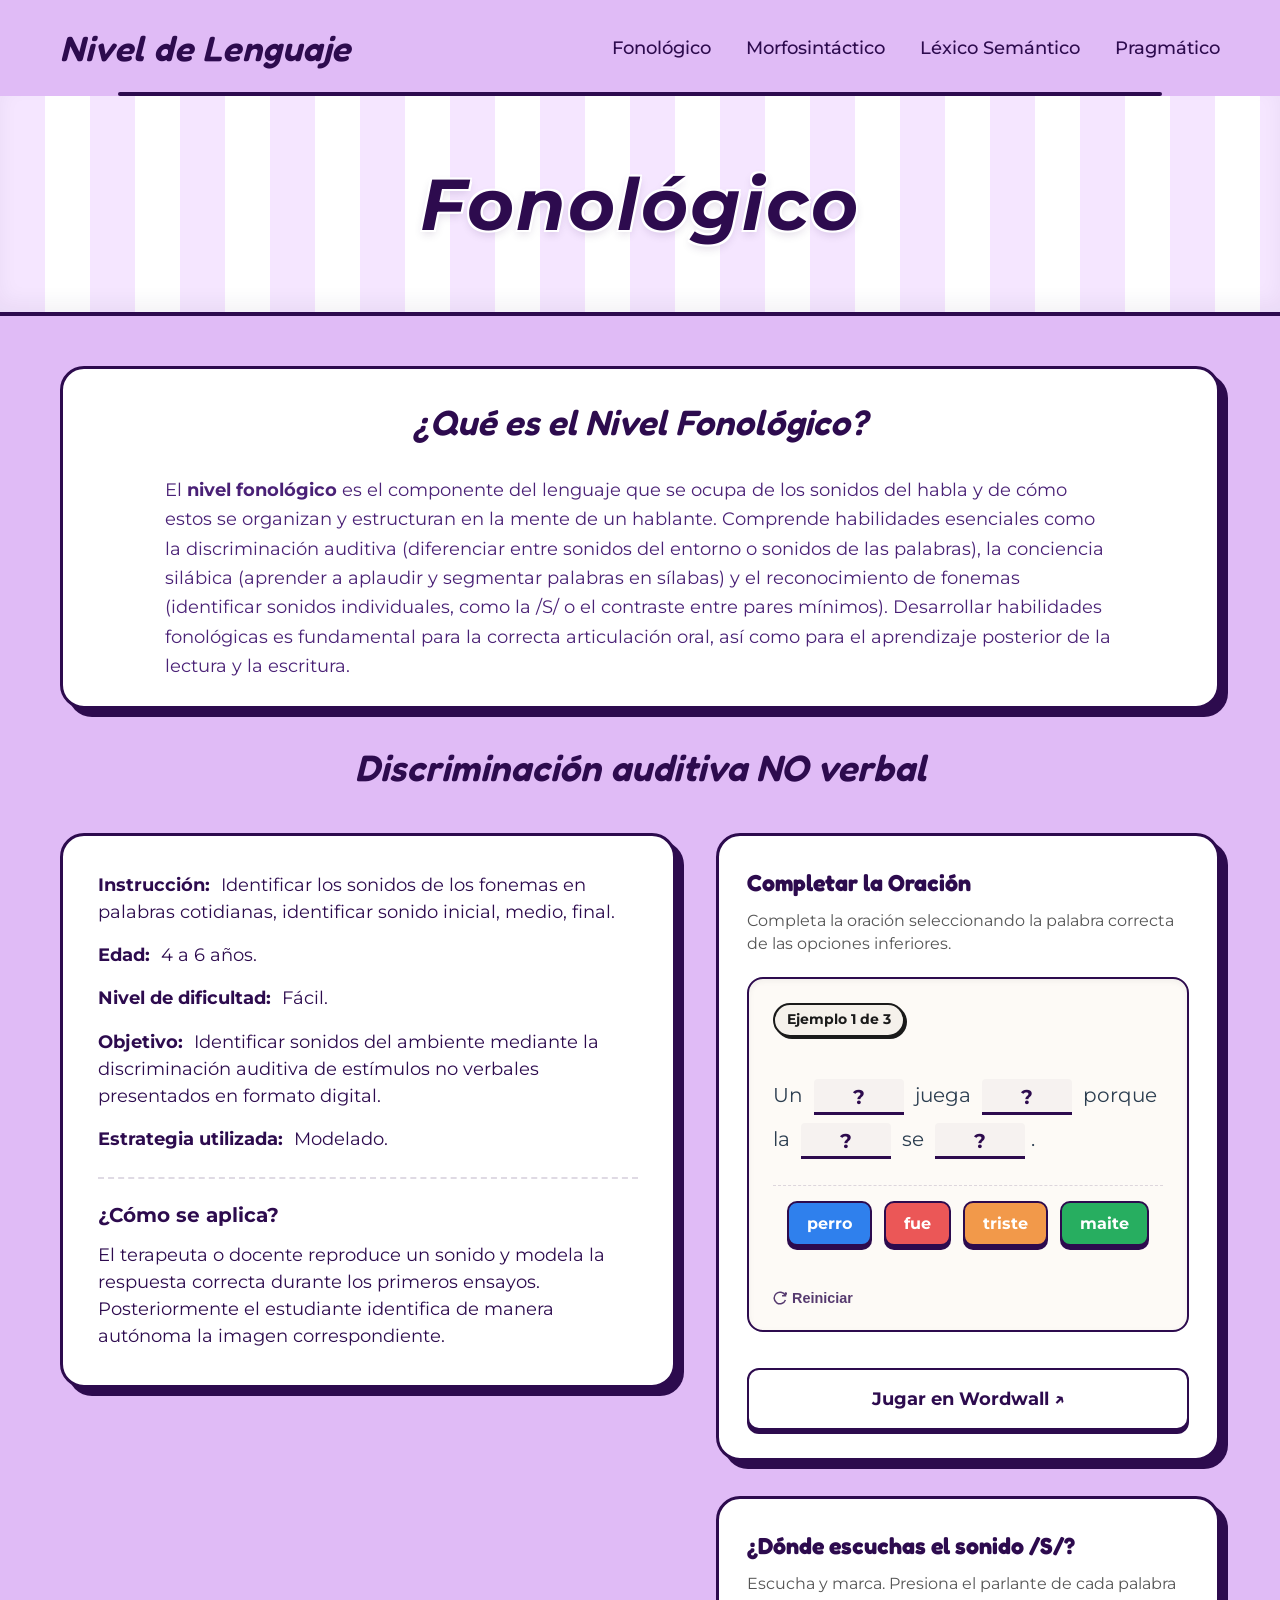
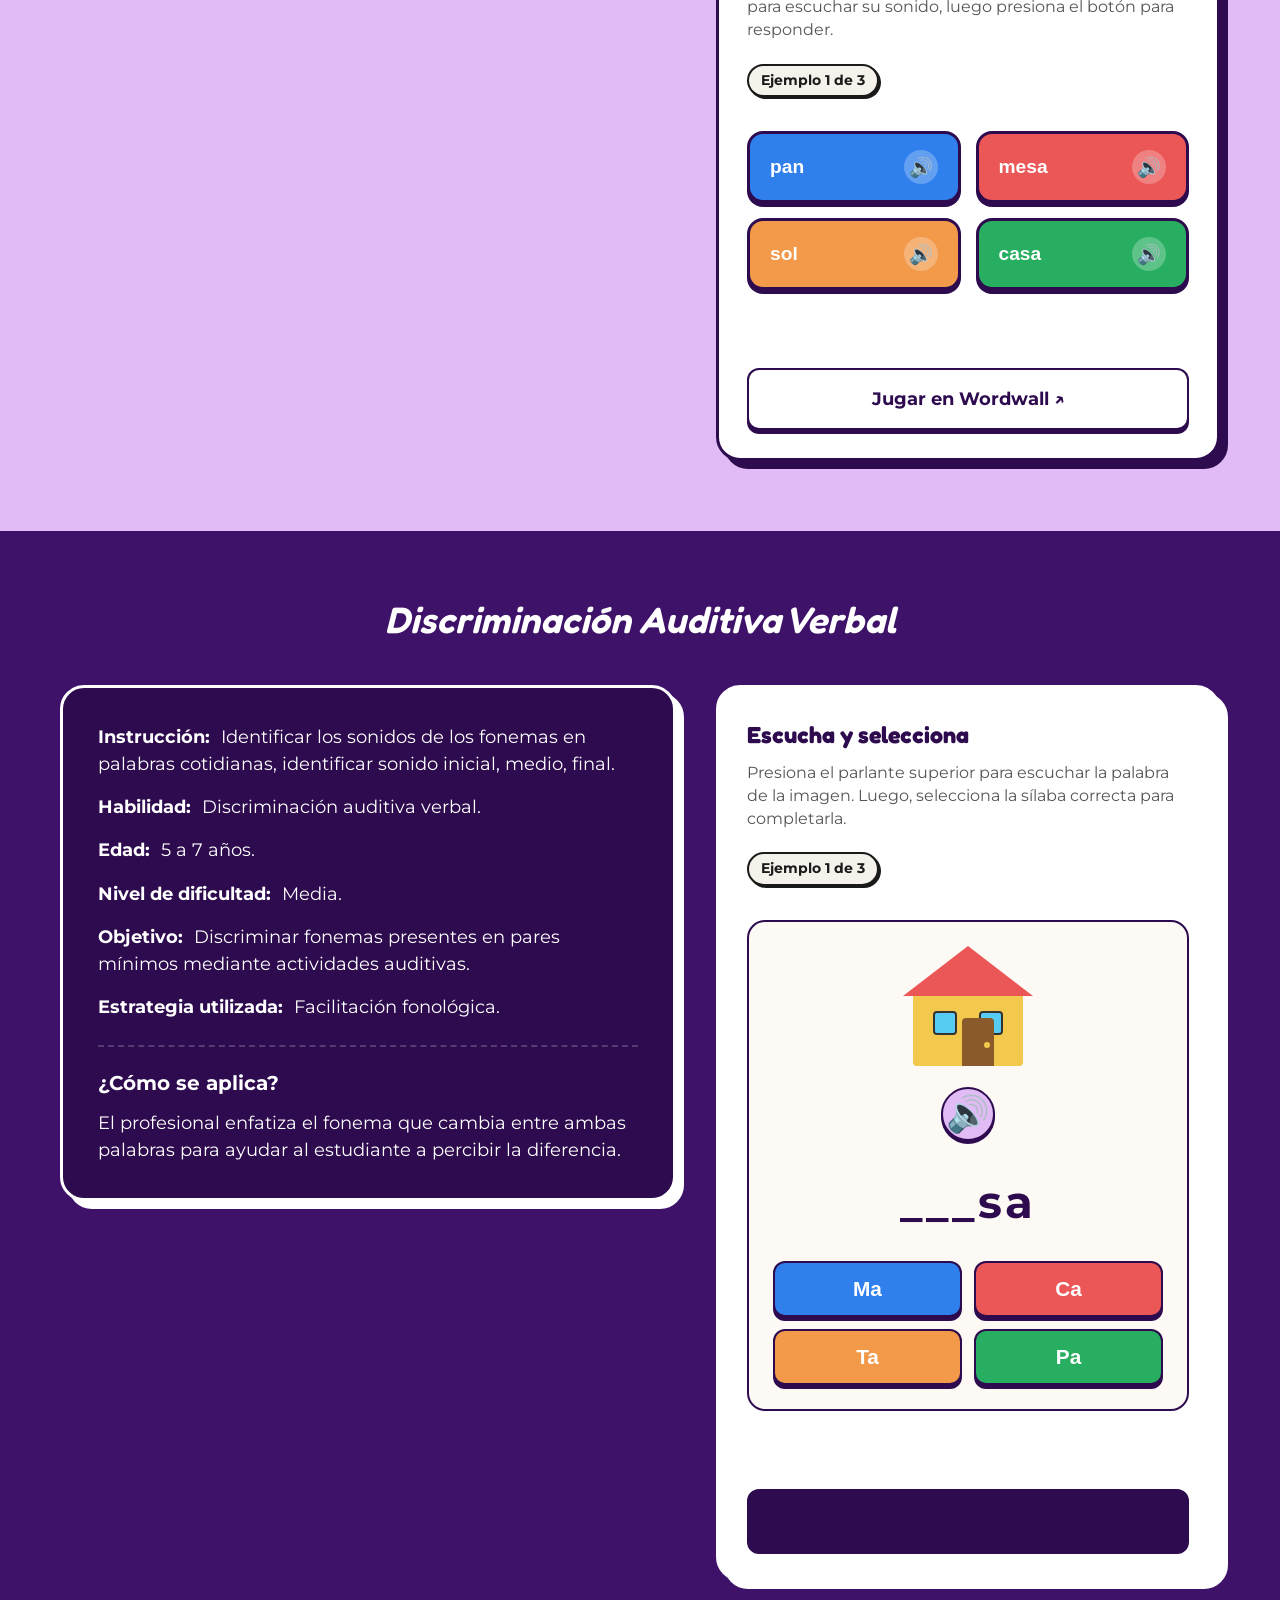
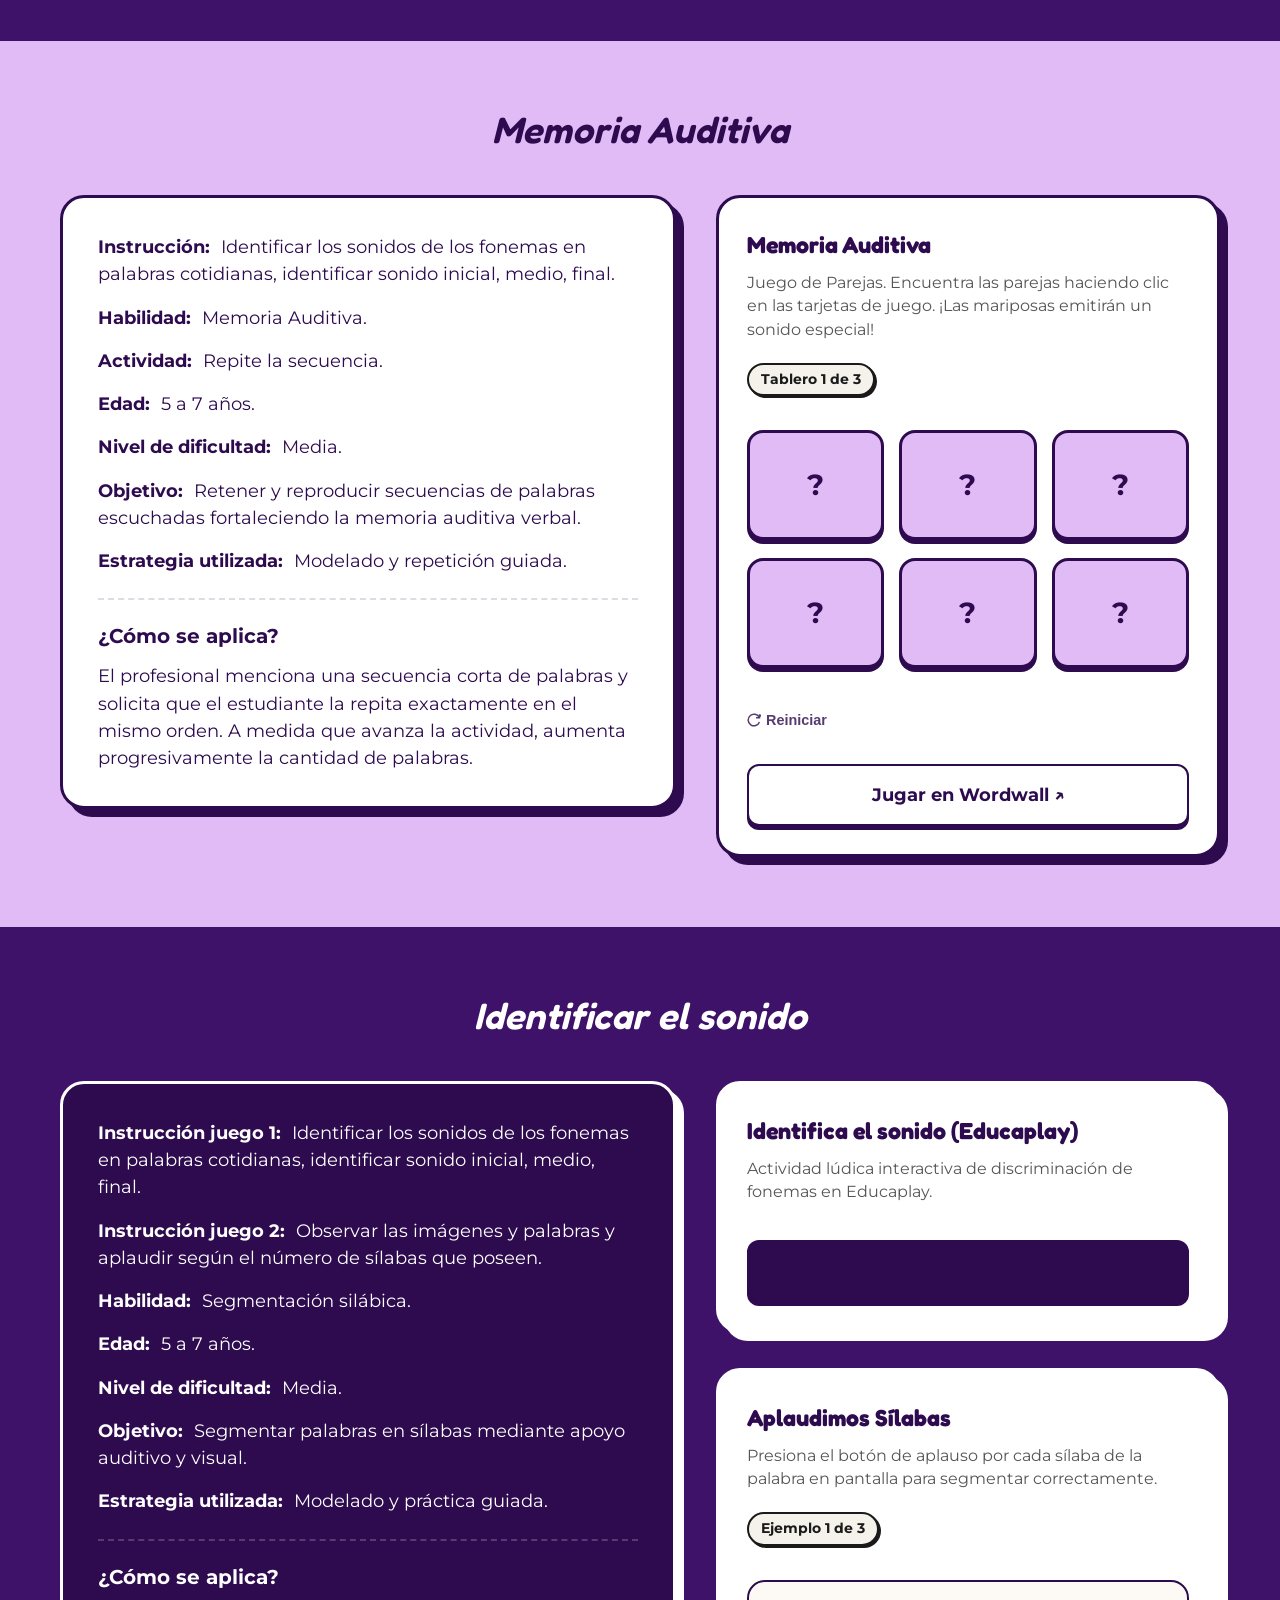
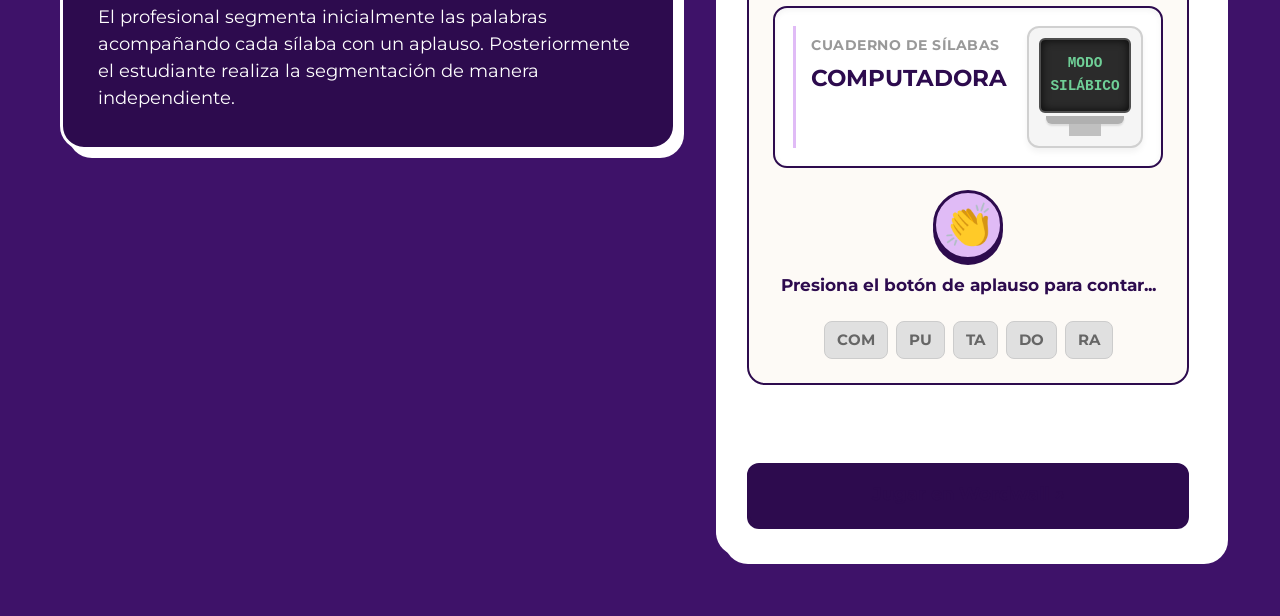
==== commit 7a0d055c: "Revert Léxico Semántico to a single unified page lexico-semantico.html with a single navbar button" ====
--- a/fonologico.html
+++ b/fonologico.html
@@ -20,15 +20,13 @@
             <div class="navbar-right-links">
                 <a href="fonologico.html" class="navbar-link link-desktop">Fonológico</a>
                 <a href="morfosintactico.html" class="navbar-link link-desktop">Morfosintáctico</a>
-                <a href="lexico.html" class="navbar-link link-desktop">Léxico</a>
-                <a href="semantico.html" class="navbar-link link-desktop">Semántico</a>
+                <a href="lexico-semantico.html" class="navbar-link link-desktop">Léxico Semántico</a>
                 <a href="pragmatico.html" class="navbar-link link-desktop">Pragmático</a>
                 
                 <a href="pragmatico.html" class="navbar-link link-mobile mobile-pragmatico">Pragmático</a>
                 <a href="fonologico.html" class="navbar-link link-mobile mobile-fonologico">Fonológico</a>
                 <a href="morfosintactico.html" class="navbar-link link-mobile mobile-morfosintactico">Morfosintáctico</a>
-                <a href="lexico.html" class="navbar-link link-mobile mobile-lexico">Léxico</a>
-                <a href="semantico.html" class="navbar-link link-mobile mobile-semantico">Semántico</a>
+                <a href="lexico-semantico.html" class="navbar-link link-mobile mobile-lexico-semantico">Léxico Semántico</a>
             </div>
         </div>
         <div class="navbar-line"></div>
--- a/styles.css
+++ b/styles.css
@@ -3281,7 +3281,7 @@
         border: 4px solid #1a1a1a !important;
         border-radius: 50px !important;
         font-family: 'Fredoka', sans-serif !important;
-        font-size: 1.55rem !important;
+        font-size: 1.45rem !important;
         font-weight: 700 !important;
         text-decoration: none !important; /* Sin subrayado */
         box-shadow: 0 4px 0px rgba(0,0,0,0.15) !important;
@@ -3306,8 +3306,7 @@
         border-color: #4e1f13 !important;
         color: #4e1f13 !important;
     }
-    .navbar-link.link-mobile.mobile-lexico,
-    .navbar-link.link-mobile.mobile-semantico {
+    .navbar-link.link-mobile.mobile-lexico-semantico {
         background-color: #f5e5b3 !important;
         border-color: #7c5a0b !important;
         color: #7c5a0b !important;
@@ -3327,7 +3326,6 @@
     .navbar-right-links.menu-active .link-mobile:nth-child(6) { animation-delay: 0.1s; }
     .navbar-right-links.menu-active .link-mobile:nth-child(7) { animation-delay: 0.15s; }
     .navbar-right-links.menu-active .link-mobile:nth-child(8) { animation-delay: 0.2s; }
-    .navbar-right-links.menu-active .link-mobile:nth-child(9) { animation-delay: 0.25s; }
 
     @keyframes slideInCapsule {
         0% {
